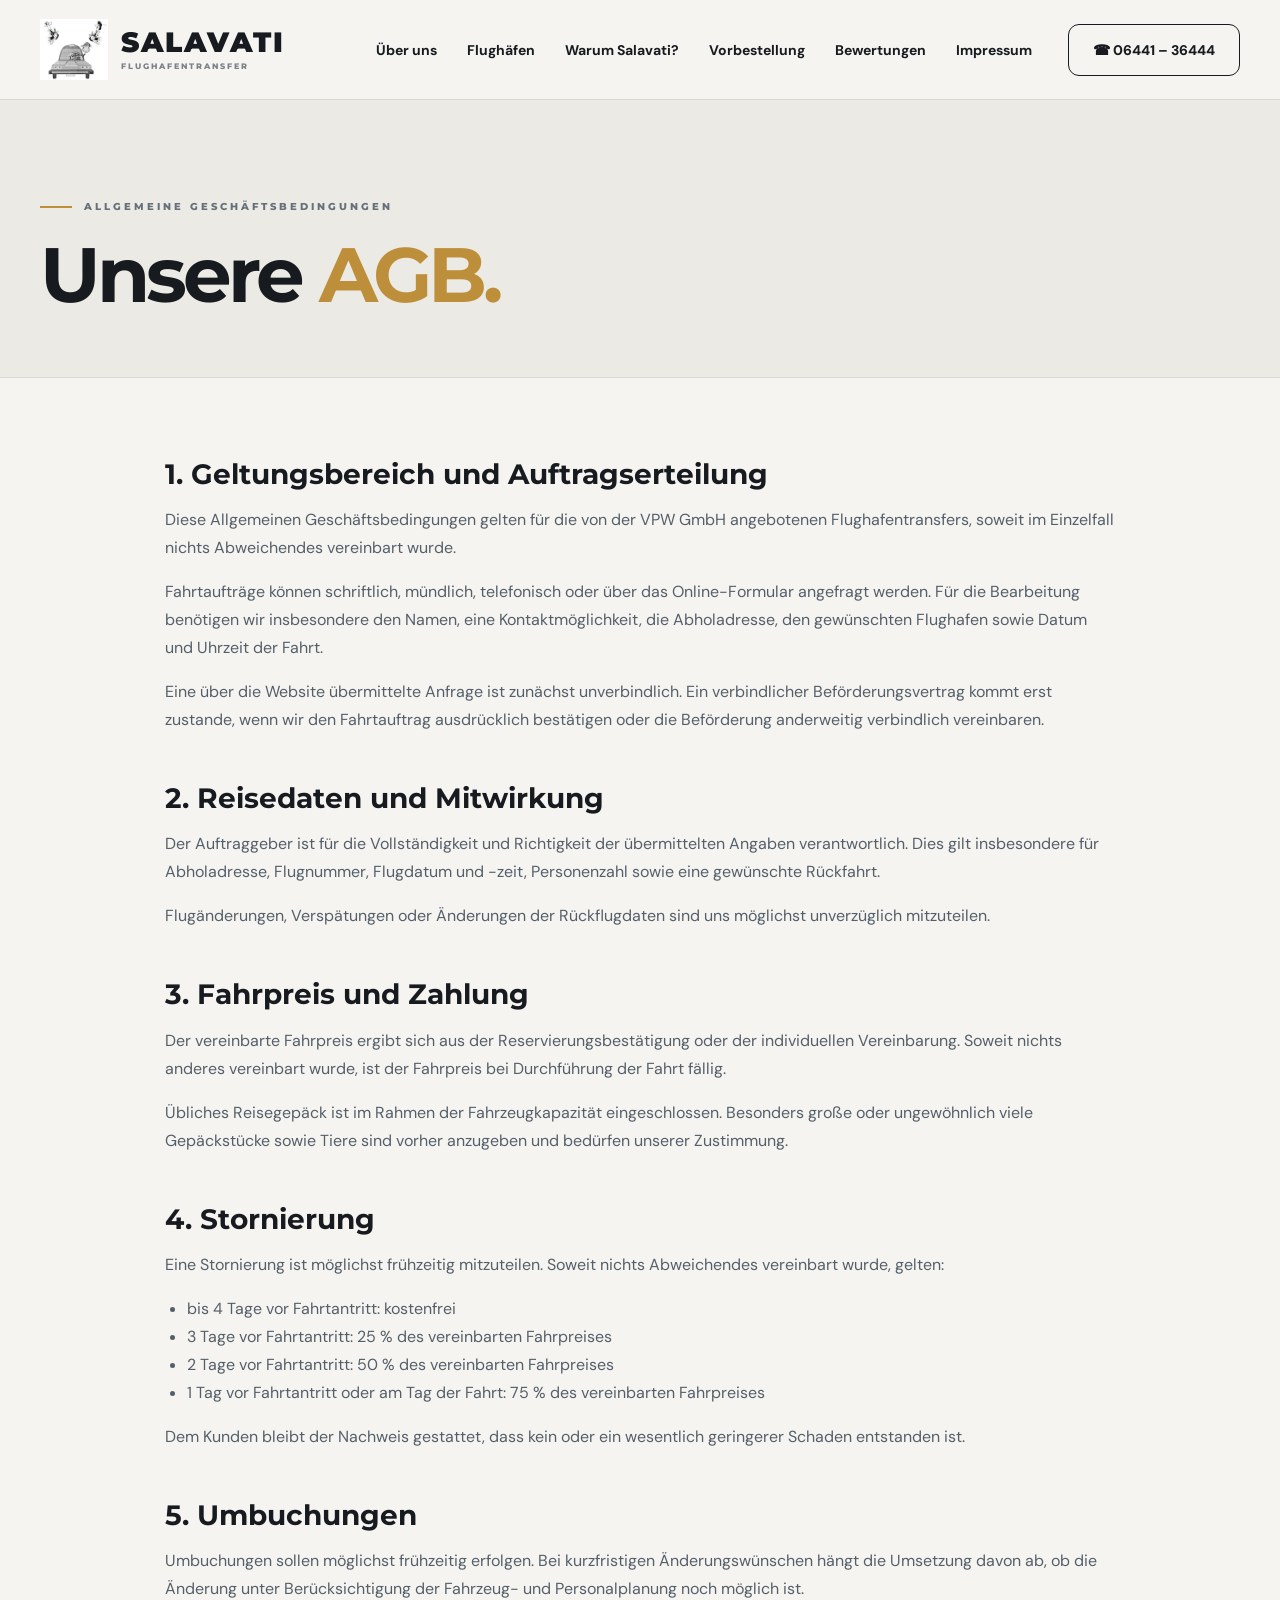
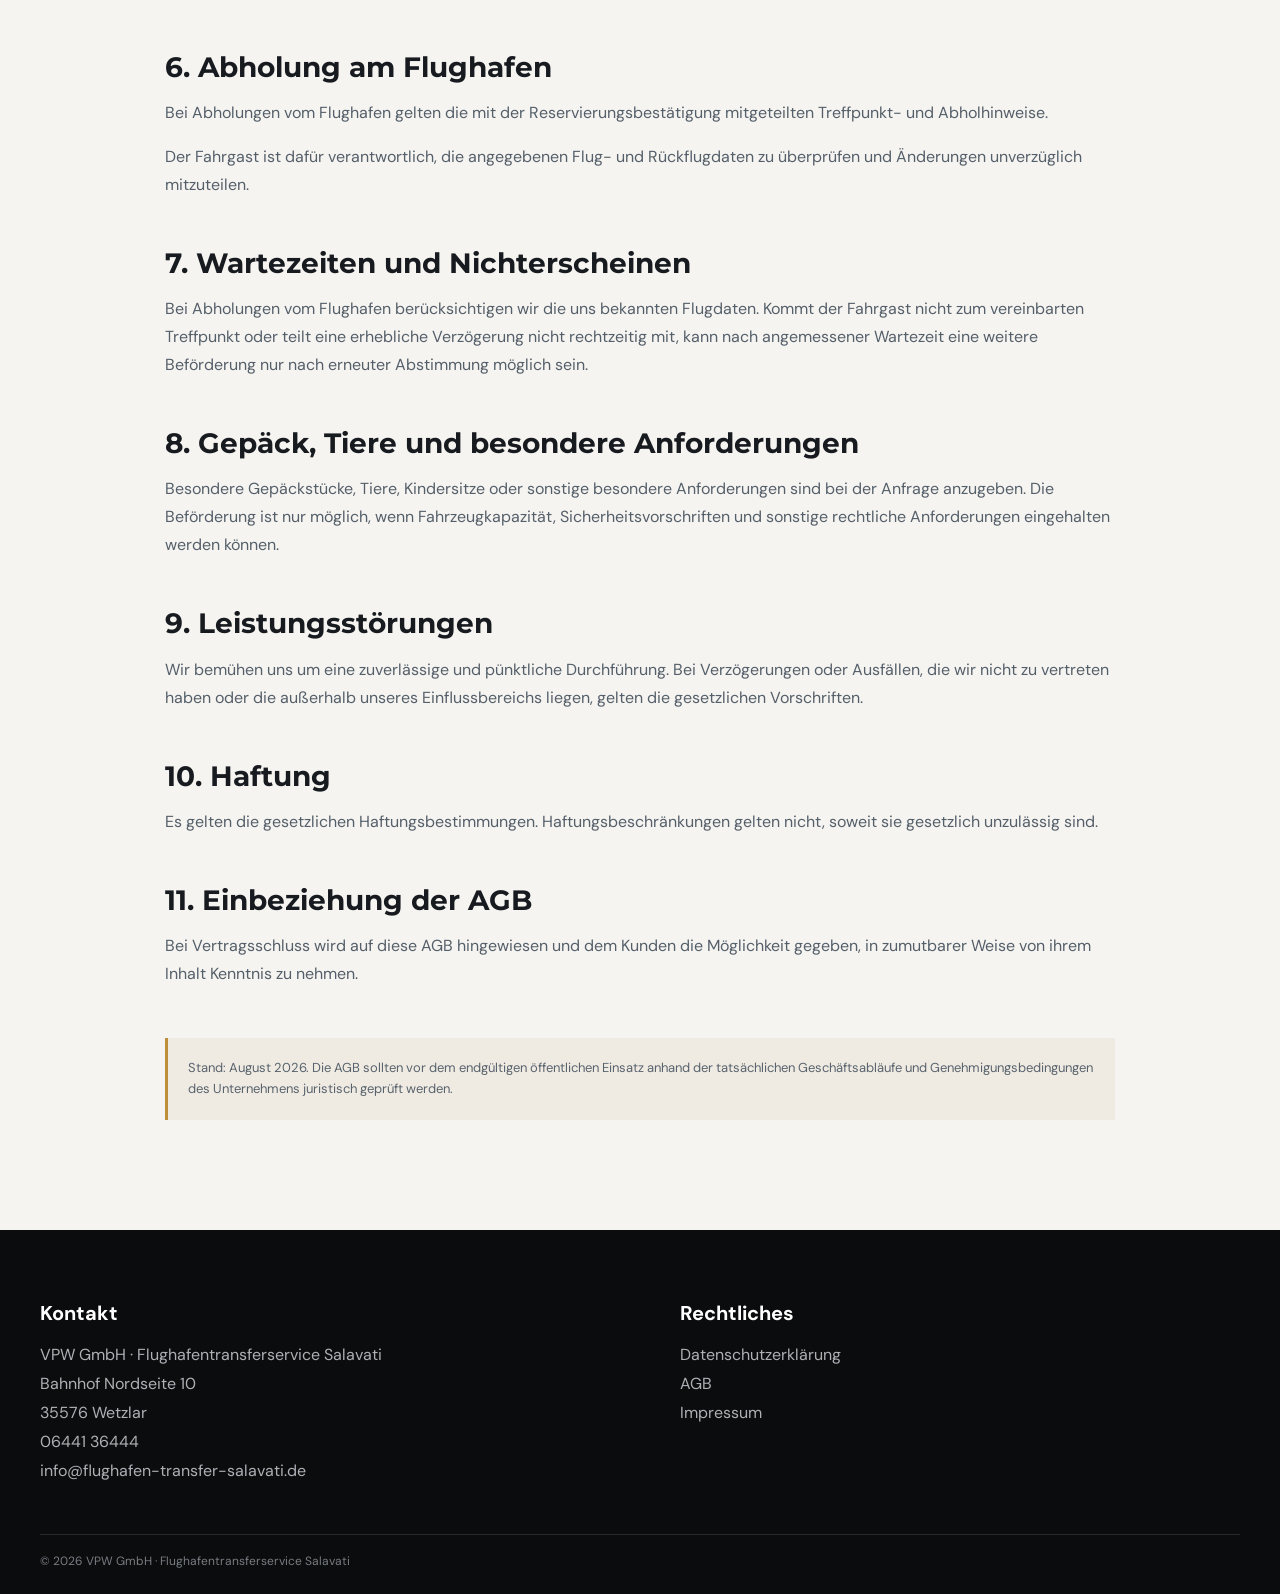
==== agb.html @ 5f3bdd1a "Rewrite AGB page with updated content and structure" ====
<!DOCTYPE html>
<html lang="de">
<head>
    <meta charset="UTF-8">
    <meta name="viewport" content="width=device-width, initial-scale=1.0">

    <title>AGB – Salavati Flughafentransfer</title>

    <link
        href="https://fonts.googleapis.com/css2?family=DM+Sans:wght@400;500;600;700;800&family=Montserrat:wght@600;700;800;900&display=swap"
        rel="stylesheet"
    >

    <link rel="stylesheet" href="style.css">
</head>

<body class="legal-page">

<header class="site-header">

    <div class="header-inner">

        <a href="index.html" class="brand">

            <img
                src="logo.png"
                alt="Salavati Flughafentransfer"
                class="brand-logo"
            >

            <div class="brand-text">

                <strong>
                    SALAVATI
                </strong>

                <small>
                    FLUGHAFENTRANSFER
                </small>

            </div>

        </a>


        <nav class="main-nav">

            <a href="index.html#ueber-uns">
                Über uns
            </a>

            <a href="index.html#flughafen">
                Flughäfen
            </a>

            <a href="index.html#warum">
                Warum Salavati?
            </a>

            <a href="index.html#vorbestellung">
                Vorbestellung
            </a>

            <a href="index.html#bewertungen">
                Bewertungen
            </a>

            <a href="impressum.html">
                Impressum
            </a>

        </nav>


        <a
            href="tel:+49644136444"
            class="header-phone"
        >
            ☎ 06441 – 36444
        </a>

    </div>

</header>


<section class="legal-hero">

    <div class="container">

        <div class="eyebrow">
            <span></span>
            ALLGEMEINE GESCHÄFTSBEDINGUNGEN
        </div>


        <h1>
            Unsere <span>AGB.</span>
        </h1>

    </div>

</section>


<main class="legal-content">

    <div class="container legal-inner">


        <section class="legal-section">

            <h2>
                1. Geltungsbereich und Auftragserteilung
            </h2>

            <p>

                Diese Allgemeinen Geschäftsbedingungen gelten für die
                von der VPW GmbH angebotenen Flughafentransfers,
                soweit im Einzelfall nichts Abweichendes vereinbart wurde.

            </p>

            <p>

                Fahrtaufträge können schriftlich, mündlich, telefonisch
                oder über das Online-Formular angefragt werden.
                Für die Bearbeitung benötigen wir insbesondere den Namen,
                eine Kontaktmöglichkeit, die Abholadresse, den gewünschten
                Flughafen sowie Datum und Uhrzeit der Fahrt.

            </p>

            <p>

                Eine über die Website übermittelte Anfrage ist zunächst
                unverbindlich. Ein verbindlicher Beförderungsvertrag kommt
                erst zustande, wenn wir den Fahrtauftrag ausdrücklich
                bestätigen oder die Beförderung anderweitig verbindlich
                vereinbaren.

            </p>

        </section>


        <section class="legal-section">

            <h2>
                2. Reisedaten und Mitwirkung
            </h2>

            <p>

                Der Auftraggeber ist für die Vollständigkeit und
                Richtigkeit der übermittelten Angaben verantwortlich.
                Dies gilt insbesondere für Abholadresse, Flugnummer,
                Flugdatum und -zeit, Personenzahl sowie eine gewünschte
                Rückfahrt.

            </p>

            <p>

                Flugänderungen, Verspätungen oder Änderungen der
                Rückflugdaten sind uns möglichst unverzüglich mitzuteilen.

            </p>

        </section>


        <section class="legal-section">

            <h2>
                3. Fahrpreis und Zahlung
            </h2>

            <p>

                Der vereinbarte Fahrpreis ergibt sich aus der
                Reservierungsbestätigung oder der individuellen Vereinbarung.
                Soweit nichts anderes vereinbart wurde, ist der Fahrpreis
                bei Durchführung der Fahrt fällig.

            </p>

            <p>

                Übliches Reisegepäck ist im Rahmen der Fahrzeugkapazität
                eingeschlossen. Besonders große oder ungewöhnlich viele
                Gepäckstücke sowie Tiere sind vorher anzugeben und bedürfen
                unserer Zustimmung.

            </p>

        </section>


        <section class="legal-section">

            <h2>
                4. Stornierung
            </h2>

            <p>

                Eine Stornierung ist möglichst frühzeitig mitzuteilen.
                Soweit nichts Abweichendes vereinbart wurde, gelten:

            </p>

            <ul>

                <li>
                    bis 4 Tage vor Fahrtantritt: kostenfrei
                </li>

                <li>
                    3 Tage vor Fahrtantritt: 25 % des vereinbarten Fahrpreises
                </li>

                <li>
                    2 Tage vor Fahrtantritt: 50 % des vereinbarten Fahrpreises
                </li>

                <li>
                    1 Tag vor Fahrtantritt oder am Tag der Fahrt:
                    75 % des vereinbarten Fahrpreises
                </li>

            </ul>

            <p>

                Dem Kunden bleibt der Nachweis gestattet, dass kein oder
                ein wesentlich geringerer Schaden entstanden ist.

            </p>

        </section>


        <section class="legal-section">

            <h2>
                5. Umbuchungen
            </h2>

            <p>

                Umbuchungen sollen möglichst frühzeitig erfolgen.
                Bei kurzfristigen Änderungswünschen hängt die Umsetzung
                davon ab, ob die Änderung unter Berücksichtigung der
                Fahrzeug- und Personalplanung noch möglich ist.

            </p>

        </section>


        <section class="legal-section">

            <h2>
                6. Abholung am Flughafen
            </h2>

            <p>

                Bei Abholungen vom Flughafen gelten die mit der
                Reservierungsbestätigung mitgeteilten Treffpunkt-
                und Abholhinweise.

            </p>

            <p>

                Der Fahrgast ist dafür verantwortlich, die angegebenen
                Flug- und Rückflugdaten zu überprüfen und Änderungen
                unverzüglich mitzuteilen.

            </p>

        </section>


        <section class="legal-section">

            <h2>
                7. Wartezeiten und Nichterscheinen
            </h2>

            <p>

                Bei Abholungen vom Flughafen berücksichtigen wir die
                uns bekannten Flugdaten. Kommt der Fahrgast nicht zum
                vereinbarten Treffpunkt oder teilt eine erhebliche
                Verzögerung nicht rechtzeitig mit, kann nach angemessener
                Wartezeit eine weitere Beförderung nur nach erneuter
                Abstimmung möglich sein.

            </p>

        </section>


        <section class="legal-section">

            <h2>
                8. Gepäck, Tiere und besondere Anforderungen
            </h2>

            <p>

                Besondere Gepäckstücke, Tiere, Kindersitze oder sonstige
                besondere Anforderungen sind bei der Anfrage anzugeben.
                Die Beförderung ist nur möglich, wenn Fahrzeugkapazität,
                Sicherheitsvorschriften und sonstige rechtliche Anforderungen
                eingehalten werden können.

            </p>

        </section>


        <section class="legal-section">

            <h2>
                9. Leistungsstörungen
            </h2>

            <p>

                Wir bemühen uns um eine zuverlässige und pünktliche
                Durchführung. Bei Verzögerungen oder Ausfällen, die wir
                nicht zu vertreten haben oder die außerhalb unseres
                Einflussbereichs liegen, gelten die gesetzlichen Vorschriften.

            </p>

        </section>


        <section class="legal-section">

            <h2>
                10. Haftung
            </h2>

            <p>

                Es gelten die gesetzlichen Haftungsbestimmungen.
                Haftungsbeschränkungen gelten nicht, soweit sie
                gesetzlich unzulässig sind.

            </p>

        </section>


        <section class="legal-section">

            <h2>
                11. Einbeziehung der AGB
            </h2>

            <p>

                Bei Vertragsschluss wird auf diese AGB hingewiesen und
                dem Kunden die Möglichkeit gegeben, in zumutbarer Weise
                von ihrem Inhalt Kenntnis zu nehmen.

            </p>

        </section>


        <div class="legal-note">

            Stand: August 2026.
            Die AGB sollten vor dem endgültigen öffentlichen Einsatz
            anhand der tatsächlichen Geschäftsabläufe und
            Genehmigungsbedingungen des Unternehmens juristisch
            geprüft werden.

        </div>

    </div>

</main>


<footer class="footer">

    <div class="container footer-grid">

        <div>

            <h3>
                Kontakt
            </h3>

            <p>
                VPW GmbH · Flughafentransferservice Salavati
            </p>

            <p>
                Bahnhof Nordseite 10
            </p>

            <p>
                35576 Wetzlar
            </p>

            <p>
                <a href="tel:+49644136444">
                    06441 36444
                </a>
            </p>

            <p>
                <a href="mailto:info@flughafen-transfer-salavati.de">
                    info@flughafen-transfer-salavati.de
                </a>
            </p>

        </div>


        <div>

            <h3>
                Rechtliches
            </h3>

            <p>
                <a href="datenschutz.html">
                    Datenschutzerklärung
                </a>
            </p>

            <p>
                <a href="agb.html">
                    AGB
                </a>
            </p>

            <p>
                <a href="impressum.html">
                    Impressum
                </a>
            </p>

        </div>

    </div>


    <div class="footer-bottom container">

        <span>
            © 2026 VPW GmbH · Flughafentransferservice Salavati
        </span>

    </div>

</footer>

</body>
</html>
---- style.css ----
* {
    box-sizing: border-box;
}

html {
    scroll-behavior: smooth;
}

body {
    margin: 0;
    font-family: "DM Sans", Arial, sans-serif;
    background: #f5f4f1;
    color: #171a1f;
    overflow-x: hidden;
}

a {
    color: inherit;
    text-decoration: none;
}

img {
    display: block;
    max-width: 100%;
}

button,
input,
select,
textarea {
    font: inherit;
}

:root {
    --ink: #171a1f;
    --gold: #be8f3b;
    --muted: #66707a;
    --bg: #f5f4f1;
    --cream: #eceae4;
    --line: #ddd9d1;
    --white: #ffffff;
    --max: 1400px;
}

.container {
    width: min(var(--max), calc(100% - 80px));
    margin: 0 auto;
}


/* =========================
   HEADER
========================= */

.site-header {
    height: 100px;
    background: rgba(245, 244, 241, 0.97);
    border-bottom: 1px solid var(--line);
    position: sticky;
    top: 0;
    z-index: 50;
}

.header-inner {
    width: min(var(--max), calc(100% - 80px));
    height: 100%;
    margin: auto;

    display: flex;
    align-items: center;
    gap: 32px;
}

.brand {
    display: flex;
    align-items: center;
    gap: 13px;

    min-width: 300px;
}

.brand-logo {
    width: 68px;
    height: 68px;
    object-fit: contain;
}

.brand-text {
    display: flex;
    flex-direction: column;
}

.brand-text strong {
    font-family: "Montserrat", Arial, sans-serif;

    font-size: 28px;
    font-weight: 900;

    letter-spacing: 1.5px;
    line-height: 1;
}

.brand-text small {
    margin-top: 5px;

    font-family: "Montserrat", Arial, sans-serif;

    font-size: 8px;
    font-weight: 800;

    letter-spacing: 2px;

    color: #7c8187;
}

.main-nav {
    display: flex;
    align-items: center;
    justify-content: center;

    gap: 30px;

    flex: 1;

    white-space: nowrap;
}

.main-nav a {
    font-size: 14px;
    font-weight: 700;
}

.main-nav a:hover {
    color: var(--gold);
}

.header-phone {
    min-height: 52px;

    padding: 0 24px;

    display: flex;
    align-items: center;
    justify-content: center;

    border: 1.5px solid var(--ink);
    border-radius: 11px;

    font-size: 14px;
    font-weight: 800;

    white-space: nowrap;
}


/* =========================
   TEXT / SHARED
========================= */

.eyebrow {
    display: flex;
    align-items: center;

    gap: 12px;

    margin-bottom: 26px;

    font-family: "Montserrat", Arial, sans-serif;

    font-size: 10px;
    font-weight: 800;

    letter-spacing: 3px;

    color: #66707a;
}

.eyebrow span {
    width: 32px;
    height: 2px;

    background: var(--gold);

    flex-shrink: 0;
}


/* =========================
   HERO
========================= */

.hero {
    min-height: 720px;

    display: flex;
    align-items: center;

    padding: 70px 0 90px;

    background:
        radial-gradient(
            circle at 77% 35%,
            rgba(182, 138, 53, 0.12),
            transparent 30%
        ),
        var(--bg);
}

.hero-container {
    width: min(var(--max), calc(100% - 80px));

    margin: auto;

    display: grid;

    grid-template-columns: 0.92fr 1.08fr;

    align-items: center;

    gap: 75px;
}

.hero-content {
    position: relative;
    z-index: 2;
}

.hero h1 {
    display: flex;
    flex-direction: column;

    margin: 0 0 28px;

    font-family: "Montserrat", Arial, sans-serif;

    font-size: clamp(60px, 6vw, 92px);

    line-height: 0.95;
    letter-spacing: -4px;
}

.hero h1 span {
    font-weight: 900;
}

.hero h1 strong {
    color: var(--gold);
    font-weight: 900;
}

.hero-lead {
    max-width: 590px;

    margin: 0 0 32px;

    font-size: 18px;

    line-height: 1.65;

    color: #505a64;
}

.hero-actions {
    display: flex;

    gap: 14px;

    flex-wrap: wrap;

    margin-bottom: 34px;
}

.btn {
    min-height: 56px;

    padding: 0 24px;

    display: inline-flex;

    align-items: center;
    justify-content: center;

    border-radius: 12px;

    border: 1px solid #d4d0c8;

    font-size: 15px;

    font-weight: 800;
}

.btn-dark {
    background: var(--ink);

    border-color: var(--ink);

    color: white;
}

.btn b {
    margin-left: 10px;

    font-size: 20px;
}

.hero-stats {
    display: flex;
}

.hero-stats > div {
    min-width: 150px;

    padding-right: 28px;

    margin-right: 28px;

    border-right: 1px solid #d7d3cb;

    display: flex;

    flex-direction: column;

    gap: 5px;
}

.hero-stats > div:last-child {
    border: 0;

    margin: 0;
}

.hero-stats strong {
    font-size: 24px;
}

.hero-stats span {
    font-size: 13px;

    color: #69727b;
}


/* =========================
   HERO IMAGE
========================= */

.hero-image-wrap {
    position: relative;
}

.hero-image-wrap::before {
    content: "";

    position: absolute;

    width: 90%;
    height: 90%;

    right: -30px;
    top: 50%;

    transform: translateY(-50%);

    background:
        radial-gradient(
            circle,
            rgba(182, 138, 53, 0.17),
            transparent 65%
        );

    filter: blur(35px);
}

.hero-image {
    position: relative;

    width: 100%;

    height: 500px;

    overflow: hidden;

    border-radius: 28px;

    box-shadow:
        0 25px 70px rgba(20, 24, 30, 0.12);
}

.hero-image img {
    width: 100%;
    height: 100%;

    object-fit: cover;
}

.hero-image::after {
    content: "";

    position: absolute;

    inset: 0;

    background:
        linear-gradient(
            to right,
            var(--bg) 0%,
            rgba(245, 244, 241, 0.92) 7%,
            rgba(245, 244, 241, 0.45) 18%,
            transparent 36%
        );

    pointer-events: none;
}


/* =========================
   ABOUT
========================= */

.about {
    padding: 130px 0;

    background: #ffffff;
}

.about-grid {
    display: grid;

    grid-template-columns: 1fr 1fr;

    gap: 90px;

    align-items: center;
}

.about-photo {
    position: relative;

    height: 520px;

    overflow: hidden;

    border-radius: 24px;
}

.about-photo img {
    width: 100%;
    height: 100%;

    object-fit: cover;
}

.about-photo::after {
    content: "";

    position: absolute;

    inset: 0;

    background:
        linear-gradient(
            to top,
            rgba(0,0,0,.38),
            transparent 40%
        );
}

.about-photo-overlay {
    position: absolute;

    left: 30px;
    bottom: 28px;

    z-index: 2;

    display: flex;
    flex-direction: column;
}

.about-photo-overlay span {
    color: white;

    font-size: 10px;

    letter-spacing: 3px;

    font-weight: 800;
}

.about-photo-overlay strong {
    color: var(--gold);

    font-family: "Montserrat", Arial, sans-serif;

    font-size: 70px;

    line-height: .9;
}

.about-copy h2 {
    font-family: "Montserrat", Arial, sans-serif;

    font-size: clamp(48px, 5vw, 75px);

    line-height: 1.02;

    letter-spacing: -3px;

    margin: 0 0 30px;
}

.about-copy h2 span {
    color: var(--gold);
}

.about-copy p {
    font-size: 18px;

    line-height: 1.75;

    color: #55606b;

    margin: 0 0 24px;
}

.about-callout {
    padding: 18px 22px;

    margin-top: 28px;

    border-left: 3px solid var(--gold);

    background:
        linear-gradient(
            90deg,
            rgba(190,143,59,.1),
            transparent
        );

    font-weight: 700;
}


/* =========================
   AIRPORTS
========================= */

.airports {
    padding: 120px 0;

    background: var(--bg);
}

.airports-head {
    display: grid;

    grid-template-columns: 1fr 1fr;

    gap: 60px;

    align-items: end;

    margin-bottom: 55px;
}

.airports-head h2 {
    font-family: "Montserrat", Arial, sans-serif;

    font-size: clamp(50px,5vw,72px);

    line-height: .98;

    letter-spacing: -3px;

    margin: 0;
}

.airports-head h2 span {
    display: block;

    color: var(--gold);
}

.airports-head > p {
    margin: 0;

    color: #64707a;

    font-size: 16px;

    line-height: 1.7;
}

.airport-grid {
    display: grid;

    grid-template-columns: repeat(3,1fr);

    gap: 18px;
}

.airport-card {
    min-height: 252px;

    padding: 30px;

    border: 1px solid #ddd9d1;

    border-radius: 22px;

    background: #fff;

    display: flex;

    flex-direction: column;

    position: relative;

    overflow: hidden;
}

.airport-card::after {
    content: "";

    width: 74px;
    height: 74px;

    border: 1px solid rgba(190,143,59,.3);

    border-radius: 50%;

    position: absolute;

    right: -22px;
    bottom: -25px;
}

.airport-dark {
    background: #090a0b;

    color: #fff;

    border-color: #090a0b;
}

.airport-highlight {
    border-color: #c9a45f;
}

.airport-soft {
    background: #f3f0e9;
}

.airport-top {
    display: flex;

    justify-content: space-between;

    color: var(--gold);

    font-family: "Montserrat", Arial, sans-serif;

    font-size: 12px;

    font-weight: 800;

    letter-spacing: 2px;
}

.plane-icon {
    margin-top: 28px;

    color: var(--gold);

    font-size: 24px;
}

.airport-card h3 {
    font-family: "Montserrat", Arial, sans-serif;

    font-size: 24px;

    margin: 18px 0 7px;
}

.airport-card p {
    margin: 0;

    color: #747d86;

    font-size: 13px;
}

.airport-dark p {
    color: #aeb4bb;
}

.airport-card strong {
    margin-top: auto;

    font-size: 12px;
}


/* =========================
   WHY
========================= */

.why {
    padding: 130px 0;

    background: white;
}

.why h2 {
    font-family: "Montserrat", Arial, sans-serif;

    font-size: clamp(48px,5vw,75px);

    line-height: 1.02;

    letter-spacing: -3px;

    margin: 0 0 58px;
}

.why h2 span {
    display: block;

    color: var(--gold);
}

.why-grid {
    display: grid;

    grid-template-columns: repeat(3,1fr);

    gap: 22px;
}

.why-grid article {
    min-height: 220px;

    padding: 34px;

    border: 1px solid #e0dbd2;

    border-radius: 20px;

    background: #fff;
}

.why-number {
    display: inline-flex;

    width: 40px;
    height: 40px;

    border-radius: 50%;

    align-items: center;
    justify-content: center;

    background: #f4ecdb;

    color: #9f752d;

    font-size: 12px;

    font-weight: 800;

    margin-bottom: 22px;
}

.why-grid h3 {
    font-family: "Montserrat", Arial, sans-serif;

    font-size: 20px;

    margin: 0 0 12px;
}

.why-grid p {
    margin: 0;

    color: #66707a;

    line-height: 1.65;
}


/* =========================
   REVIEWS
========================= */

.reviews {
    padding: 130px 0;

    background: #f3f1ec;
}

.reviews-head {
    display: flex;

    justify-content: space-between;

    align-items: end;

    gap: 30px;

    margin-bottom: 50px;
}

.reviews-head h2 {
    font-family: "Montserrat", Arial, sans-serif;

    font-size: clamp(48px,5vw,72px);

    line-height: .99;

    letter-spacing: -3px;

    margin: 0;
}

.reviews-head h2 span {
    display: block;

    color: var(--gold);
}

.reviews-head p {
    margin: 24px 0 0;

    color: #66707a;
}

.score {
    text-align: right;

    white-space: nowrap;
}

.score strong {
    font-size: 50px;
}

.score strong span {
    color: var(--gold);
}

.score small {
    font-size: 18px;

    color: #8a8d90;
}

.score label {
    display: block;

    margin-top: 8px;

    font-size: 12px;

    color: #6e747a;
}

.review-slider {
    display: grid;

    grid-template-columns: 48px minmax(0,1fr) 48px;

    gap: 14px;

    align-items: center;
}

.review-track {
    display: grid;

    grid-auto-flow: column;

    grid-auto-columns:
        calc((100% - 40px) / 3);

    gap: 20px;

    overflow-x: auto;

    scroll-snap-type: x mandatory;

    scrollbar-width: none;
}

.review-track::-webkit-scrollbar {
    display: none;
}

.review-card {
    min-height: 285px;

    padding: 28px;

    border: 1px solid #dfdbd4;

    border-radius: 18px;

    background: #fff;

    scroll-snap-align: start;

    display: flex;

    flex-direction: column;
}

.review-head {
    display: flex;

    align-items: center;

    gap: 12px;
}

.avatar {
    width: 42px;
    height: 42px;

    border-radius: 50%;

    display: grid;

    place-items: center;

    color: #fff;

    font-weight: 800;
}

.avatar-orange {
    background: #ee7d00;
}

.avatar-blue {
    background: #0a64a8;
}

.avatar-purple {
    background: #5630ab;
}

.avatar-violet {
    background: #a44cc3;
}

.avatar-slate {
    background: #566976;
}

.review-head a {
    color: #1967d2;

    text-decoration: underline;

    font-size: 14px;

    font-weight: 800;
}

.review-head small {
    display: block;

    margin-top: 3px;

    color: #8b9096;

    font-size: 11px;
}

.stars {
    margin: 22px 0 14px;

    color: #ffb000;

    letter-spacing: 2px;
}

.stars em {
    margin-left: 10px;

    color: #71777d;

    letter-spacing: 0;

    font-style: normal;

    font-size: 12px;
}

.review-card p {
    margin: 0;

    color: #424950;

    line-height: 1.65;

    font-size: 14px;
}

.review-answer {
    margin-top: auto;

    padding-top: 20px;

    color: #1967d2;

    font-weight: 700;
}

.review-arrow {
    width: 48px;
    height: 48px;

    border-radius: 50%;

    border: 1px solid #d6d1c8;

    background: #fff;

    cursor: pointer;

    font-size: 20px;
}

.review-dots {
    text-align: center;

    margin-top: 20px;
}

.review-dots span {
    display: inline-block;

    width: 8px;
    height: 8px;

    border-radius: 50%;

    background: #d3cec4;

    margin: 0 4px;
}

.review-dots .active {
    background: var(--gold);
}


/* =========================
   BOOKING
========================= */

.booking {
    padding: 120px 0;

    background: white;
}

.booking-grid {
    display: grid;

    grid-template-columns: .7fr 1.3fr;

    gap: 80px;

    align-items: start;
}

.booking-copy {
    padding-top: 40px;
}

.booking-copy h2 {
    font-family: "Montserrat", Arial, sans-serif;

    font-size: clamp(50px,5vw,72px);

    line-height: .99;

    letter-spacing: -3px;

    margin: 0 0 28px;
}

.booking-copy h2 span {
    display: block;

    color: var(--gold);
}

.booking-copy > p {
    max-width: 530px;

    color: #65707b;

    font-size: 17px;

    line-height: 1.7;
}

.large-phone {
    display: inline-block;

    margin-top: 28px;

    font-size: 28px;

    font-weight: 800;
}

.form-card {
    padding: 38px 42px;

    border: 1px solid #e0dbd2;

    border-radius: 22px;

    background: #fff;

    box-shadow:
        0 18px 60px rgba(0,0,0,.05);
}

.form-card h3 {
    font-family: "Montserrat", Arial, sans-serif;

    font-size: 29px;

    margin: 0 0 8px;
}

.form-intro {
    margin: 0 0 28px;

    color: #737b84;

    font-size: 14px;
}

.form-grid {
    display: grid;

    grid-template-columns: 1fr 1fr;

    gap: 16px;
}

.form-card hr {
    border: 0;

    border-top: 1px solid #e5e0d8;

    margin: 20px 0;
}

.field {
    display: flex;

    flex-direction: column;

    gap: 7px;
}

.field label {
    font-size: 12px;

    font-weight: 800;
}

.field input,
.field select,
.message textarea {
    width: 100%;

    padding: 13px 15px;

    border: 1px solid #d8d2c9;

    border-radius: 9px;

    background: #fff;

    outline: none;
}

.field input,
.field select {
    min-height: 49px;
}

.trip-grid {
    display: grid;

    grid-template-columns:
        1fr
        1.25fr
        1.25fr
        .7fr
        auto;

    gap: 14px;

    align-items: end;
}

.return-toggle {
    display: flex;

    align-items: center;

    gap: 8px;

    min-height: 49px;

    white-space: nowrap;

    font-size: 12px;

    font-weight: 800;
}

.return-toggle input {
    width: 18px;

    height: 18px;
}

.returns {
    display: none;

    grid-template-columns:
        1fr
        1fr
        1fr;

    gap: 14px;

    margin-top: 17px;
}

.returns.show {
    display: grid;
}

.message {
    margin-top: 18px;
}

.message textarea {
    min-height: 110px;

    resize: vertical;
}

.consent {
    display: flex;

    align-items: flex-start;

    gap: 10px;

    font-size: 12px;

    line-height: 1.6;

    color: #626b74;
}

.consent input {
    width: 18px;
    height: 18px;

    margin-top: 2px;
}

.consent a {
    color: #1769d1;

    text-decoration: underline;
}

.note {
    margin: 14px 0;

    color: #888e94;

    font-size: 11px;
}

.submit {
    width: 100%;

    height: 52px;

    border: 0;

    border-radius: 9px;

    background: #090a0b;

    color: #fff;

    font-size: 14px;

    font-weight: 800;

    cursor: pointer;
}


/* =========================
   FOOTER
========================= */

.footer {
    background: #0b0c0d;

    color: #fff;

    padding: 70px 0 25px;
}

.footer-grid {
    display: grid;

    grid-template-columns: 1fr 1fr;

    gap: 80px;
}

.footer h3 {
    font-size: 20px;

    margin: 0 0 18px;
}

.footer p {
    margin: 8px 0;

    color: #adb1b6;
}

.footer-bottom {
    margin-top: 45px;

    padding-top: 18px;

    border-top: 1px solid #25272a;

    display: flex;

    justify-content: space-between;

    gap: 20px;

    color: #777d83;

    font-size: 12px;
}


/* =========================
   LEGAL PAGES
========================= */

.legal-page {
    background: #f5f4f1;
}

.legal-hero {
    padding: 100px 0 65px;

    background: #eceae4;

    border-bottom: 1px solid #ddd9d1;
}

.legal-hero h1 {
    margin: 0;

    font-family: "Montserrat", Arial, sans-serif;

    font-size: clamp(48px, 6vw, 82px);

    line-height: .95;

    letter-spacing: -4px;
}

.legal-hero h1 span {
    color: var(--gold);
}

.legal-content {
    padding: 80px 0 110px;
}

.legal-inner {
    max-width: 950px;
}

.legal-section {
    margin-bottom: 48px;
}

.legal-section h2 {
    margin: 0 0 16px;

    font-family: "Montserrat", Arial, sans-serif;

    font-size: 28px;

    line-height: 1.15;
}

.legal-section h3 {
    margin: 24px 0 10px;

    font-family: "Montserrat", Arial, sans-serif;

    font-size: 20px;
}

.legal-section p,
.legal-section li {
    color: #555f69;

    font-size: 16px;

    line-height: 1.75;
}

.legal-section ul {
    padding-left: 22px;
}

.legal-note {
    margin-top: 50px;

    padding: 20px;

    border-left: 3px solid var(--gold);

    background: #efebe3;

    color: #59636d;

    font-size: 13px;
    line-height: 1.6;
}


/* =========================
   RESPONSIVE
========================= */

@media (max-width: 1100px) {

    .container,
    .header-inner,
    .hero-container {
        width: min(100% - 50px, var(--max));
    }

    .main-nav {
        gap: 18px;
    }

    .main-nav a {
        font-size: 12px;
    }

    .header-phone {
        display: none;
    }

    .hero-container {
        gap: 45px;
    }

    .airport-grid {
        grid-template-columns: repeat(2, 1fr);
    }

    .review-track {
        grid-auto-columns:
            calc((100% - 20px) / 2);
    }

}

@media (max-width: 850px) {

    .site-header {
        height: auto;
    }

    .header-inner {
        width: calc(100% - 32px);

        padding: 18px 0;

        flex-wrap: wrap;
    }

    .main-nav {
        order: 3;

        width: 100%;

        justify-content: flex-start;

        overflow-x: auto;

        padding-bottom: 4px;
    }

    .hero {
        padding: 60px 0;
    }

    .hero-container {
        width: calc(100% - 32px);

        grid-template-columns: 1fr;

        gap: 45px;
    }

    .hero-image {
        height: 410px;
    }

    .about-grid,
    .airports-head {
        grid-template-columns: 1fr;

        gap: 45px;
    }

    .about-photo {
        height: 430px;
    }

    .why-grid {
        grid-template-columns: 1fr;
    }

    .review-slider {
        grid-template-columns: 1fr;
    }

    .review-arrow {
        display: none;
    }

    .review-track {
        grid-auto-columns: 86%;
    }

    .booking-grid {
        grid-template-columns: 1fr;

        gap: 45px;
    }

    .trip-grid {
        grid-template-columns: 1fr 1fr;
    }

    .returns.show {
        grid-template-columns: 1fr 1fr;
    }

    .footer-grid {
        grid-template-columns: 1fr;
    }

}

@media (max-width: 620px) {

    .container,
    .hero-container,
    .header-inner {
        width: calc(100% - 24px);
    }

    .brand-logo {
        width: 55px;
        height: 55px;
    }

    .brand-text strong {
        font-size: 23px;
    }

    .brand-text small {
        font-size: 6px;
    }

    .hero h1 {
        font-size: 54px;

        letter-spacing: -3px;
    }

    .hero-lead {
        font-size: 16px;
    }

    .hero-actions {
        flex-direction: column;
    }

    .hero-actions .btn {
        width: 100%;
    }

    .hero-stats {
        gap: 0;
    }

    .hero-stats > div {
        min-width: 0;

        flex: 1;

        padding-right: 10px;

        margin-right: 10px;
    }

    .hero-stats strong {
        font-size: 19px;
    }

    .hero-stats span {
        font-size: 10px;
    }

    .hero-image {
        height: 300px;
    }

    .airport-grid {
        grid-template-columns: 1fr;
    }

    .about-photo {
        height: 330px;
    }

    .about-photo-overlay strong {
        font-size: 56px;
    }

    .booking-grid {
        gap: 30px;
    }

    .form-card {
        padding: 25px 18px;
    }

    .form-grid,
    .trip-grid,
    .returns.show {
        grid-template-columns: 1fr;
    }

    .footer-bottom {
        flex-direction: column;
    }

}
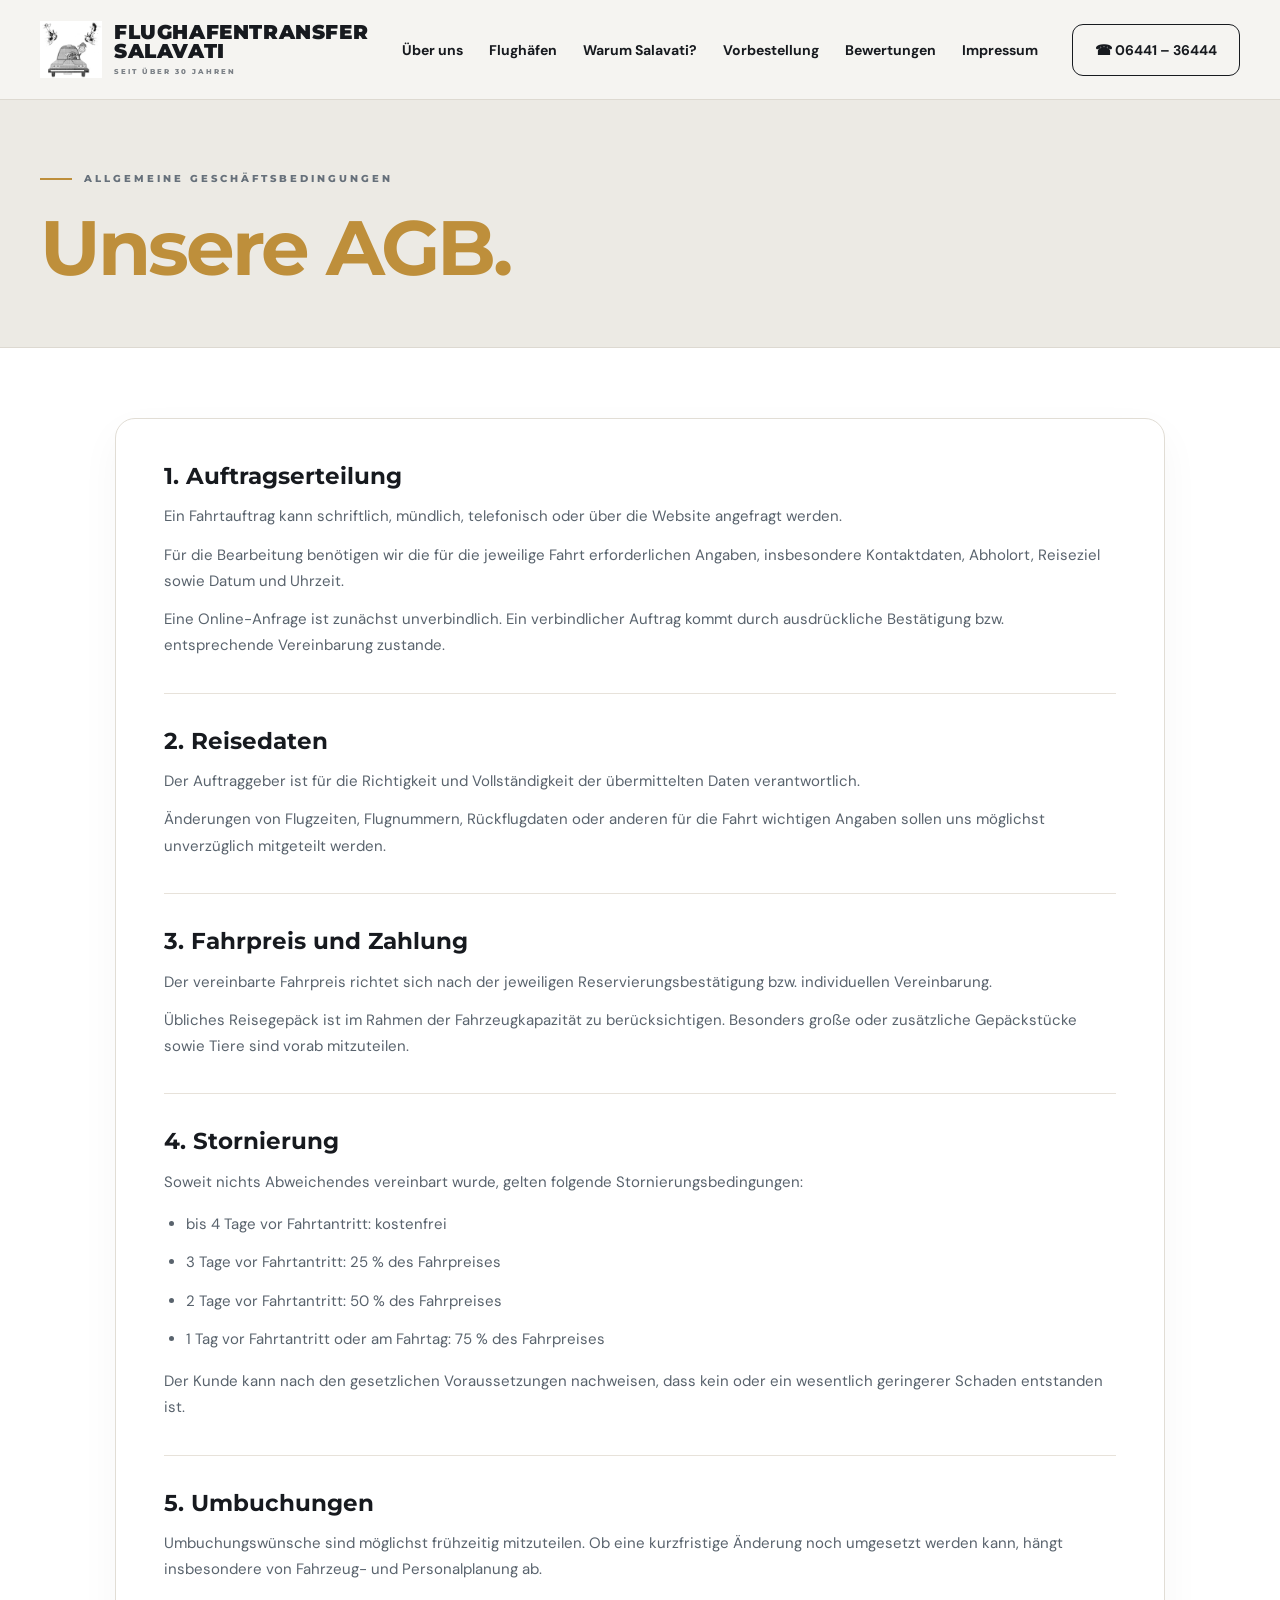
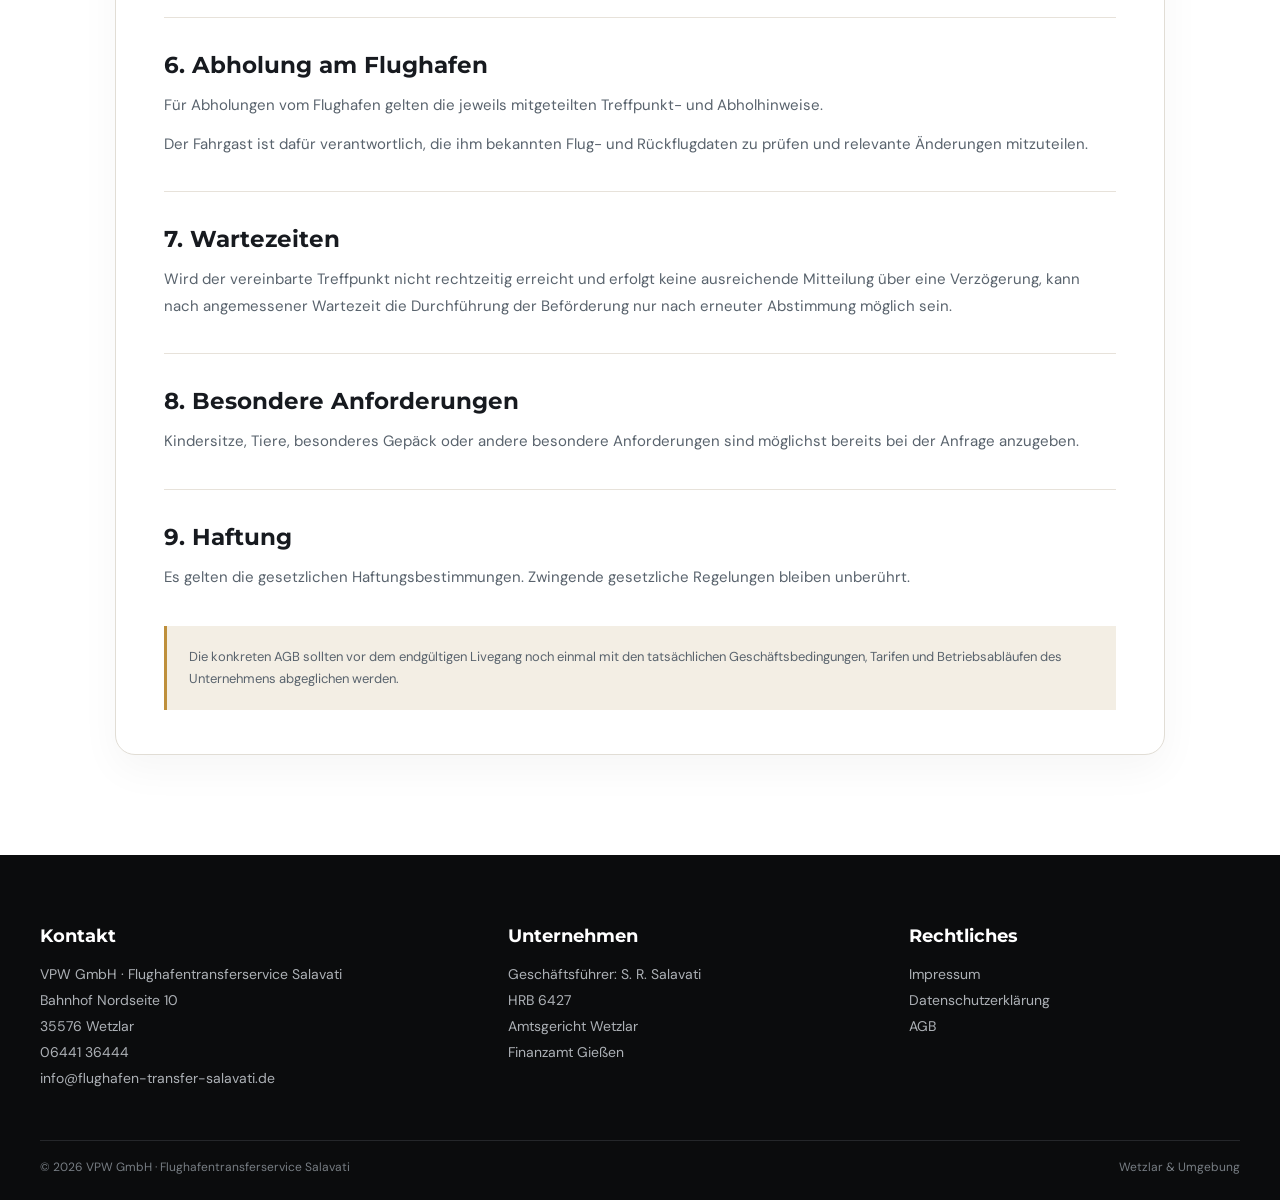
==== commit 38fde348: "Update agb.html" ====
--- a/agb.html
+++ b/agb.html
@@ -1,26 +1,40 @@
 <!DOCTYPE html>
 <html lang="de">
 <head>
+
     <meta charset="UTF-8">
-    <meta name="viewport" content="width=device-width, initial-scale=1.0">
-
-    <title>AGB – Salavati Flughafentransfer</title>
+    <meta
+        name="viewport"
+        content="width=device-width, initial-scale=1.0"
+    >
+
+    <title>Salavati – Flughafentransfer Wetzlar</title>
 
     <link
         href="https://fonts.googleapis.com/css2?family=DM+Sans:wght@400;500;600;700;800&family=Montserrat:wght@600;700;800;900&display=swap"
         rel="stylesheet"
     >
 
-    <link rel="stylesheet" href="style.css">
+    <link
+        rel="stylesheet"
+        href="style.css"
+    >
+
 </head>
 
+
 <body class="legal-page">
 
+
 <header class="site-header">
 
     <div class="header-inner">
 
-        <a href="index.html" class="brand">
+
+        <a
+            href="index.html"
+            class="brand"
+        >
 
             <img
                 src="logo.png"
@@ -28,14 +42,13 @@
                 class="brand-logo"
             >
 
-            <div class="brand-text">
-
-                <strong>
-                    SALAVATI
-                </strong>
+            <div class="brand-wordmark">
+
+                <strong>FLUGHAFENTRANSFER</strong>
+                <strong>SALAVATI</strong>
 
                 <small>
-                    FLUGHAFENTRANSFER
+                    SEIT ÜBER 30 JAHREN
                 </small>
 
             </div>
@@ -43,7 +56,16 @@
         </a>
 
 
-        <nav class="main-nav">
+        <button
+            class="mobile-menu"
+            id="mobileMenu"
+            type="button"
+        >
+            ☰
+        </button>
+
+
+        <nav class="main-nav" id="mainNav">
 
             <a href="index.html#ueber-uns">
                 Über uns
@@ -93,9 +115,8 @@
             ALLGEMEINE GESCHÄFTSBEDINGUNGEN
         </div>
 
-
         <h1>
-            Unsere <span>AGB.</span>
+            <span>Unsere AGB.</span>
         </h1>
 
     </div>
@@ -105,284 +126,239 @@
 
 <main class="legal-content">
 
-    <div class="container legal-inner">
-
-
-        <section class="legal-section">
-
-            <h2>
-                1. Geltungsbereich und Auftragserteilung
-            </h2>
-
-            <p>
-
-                Diese Allgemeinen Geschäftsbedingungen gelten für die
-                von der VPW GmbH angebotenen Flughafentransfers,
-                soweit im Einzelfall nichts Abweichendes vereinbart wurde.
-
-            </p>
-
-            <p>
-
-                Fahrtaufträge können schriftlich, mündlich, telefonisch
-                oder über das Online-Formular angefragt werden.
-                Für die Bearbeitung benötigen wir insbesondere den Namen,
-                eine Kontaktmöglichkeit, die Abholadresse, den gewünschten
-                Flughafen sowie Datum und Uhrzeit der Fahrt.
-
-            </p>
-
-            <p>
-
-                Eine über die Website übermittelte Anfrage ist zunächst
-                unverbindlich. Ein verbindlicher Beförderungsvertrag kommt
-                erst zustande, wenn wir den Fahrtauftrag ausdrücklich
-                bestätigen oder die Beförderung anderweitig verbindlich
-                vereinbaren.
-
-            </p>
-
-        </section>
-
-
-        <section class="legal-section">
-
-            <h2>
-                2. Reisedaten und Mitwirkung
-            </h2>
-
-            <p>
-
-                Der Auftraggeber ist für die Vollständigkeit und
-                Richtigkeit der übermittelten Angaben verantwortlich.
-                Dies gilt insbesondere für Abholadresse, Flugnummer,
-                Flugdatum und -zeit, Personenzahl sowie eine gewünschte
-                Rückfahrt.
-
-            </p>
-
-            <p>
-
-                Flugänderungen, Verspätungen oder Änderungen der
-                Rückflugdaten sind uns möglichst unverzüglich mitzuteilen.
-
-            </p>
-
-        </section>
-
-
-        <section class="legal-section">
-
-            <h2>
-                3. Fahrpreis und Zahlung
-            </h2>
-
-            <p>
-
-                Der vereinbarte Fahrpreis ergibt sich aus der
-                Reservierungsbestätigung oder der individuellen Vereinbarung.
-                Soweit nichts anderes vereinbart wurde, ist der Fahrpreis
-                bei Durchführung der Fahrt fällig.
-
-            </p>
-
-            <p>
-
-                Übliches Reisegepäck ist im Rahmen der Fahrzeugkapazität
-                eingeschlossen. Besonders große oder ungewöhnlich viele
-                Gepäckstücke sowie Tiere sind vorher anzugeben und bedürfen
-                unserer Zustimmung.
-
-            </p>
-
-        </section>
-
-
-        <section class="legal-section">
-
-            <h2>
-                4. Stornierung
-            </h2>
-
-            <p>
-
-                Eine Stornierung ist möglichst frühzeitig mitzuteilen.
-                Soweit nichts Abweichendes vereinbart wurde, gelten:
-
-            </p>
-
-            <ul>
-
-                <li>
-                    bis 4 Tage vor Fahrtantritt: kostenfrei
-                </li>
-
-                <li>
-                    3 Tage vor Fahrtantritt: 25 % des vereinbarten Fahrpreises
-                </li>
-
-                <li>
-                    2 Tage vor Fahrtantritt: 50 % des vereinbarten Fahrpreises
-                </li>
-
-                <li>
-                    1 Tag vor Fahrtantritt oder am Tag der Fahrt:
-                    75 % des vereinbarten Fahrpreises
-                </li>
-
-            </ul>
-
-            <p>
-
-                Dem Kunden bleibt der Nachweis gestattet, dass kein oder
-                ein wesentlich geringerer Schaden entstanden ist.
-
-            </p>
-
-        </section>
-
-
-        <section class="legal-section">
-
-            <h2>
-                5. Umbuchungen
-            </h2>
-
-            <p>
-
-                Umbuchungen sollen möglichst frühzeitig erfolgen.
-                Bei kurzfristigen Änderungswünschen hängt die Umsetzung
-                davon ab, ob die Änderung unter Berücksichtigung der
-                Fahrzeug- und Personalplanung noch möglich ist.
-
-            </p>
-
-        </section>
-
-
-        <section class="legal-section">
-
-            <h2>
-                6. Abholung am Flughafen
-            </h2>
-
-            <p>
-
-                Bei Abholungen vom Flughafen gelten die mit der
-                Reservierungsbestätigung mitgeteilten Treffpunkt-
-                und Abholhinweise.
-
-            </p>
-
-            <p>
-
-                Der Fahrgast ist dafür verantwortlich, die angegebenen
-                Flug- und Rückflugdaten zu überprüfen und Änderungen
-                unverzüglich mitzuteilen.
-
-            </p>
-
-        </section>
-
-
-        <section class="legal-section">
-
-            <h2>
-                7. Wartezeiten und Nichterscheinen
-            </h2>
-
-            <p>
-
-                Bei Abholungen vom Flughafen berücksichtigen wir die
-                uns bekannten Flugdaten. Kommt der Fahrgast nicht zum
-                vereinbarten Treffpunkt oder teilt eine erhebliche
-                Verzögerung nicht rechtzeitig mit, kann nach angemessener
-                Wartezeit eine weitere Beförderung nur nach erneuter
-                Abstimmung möglich sein.
-
-            </p>
-
-        </section>
-
-
-        <section class="legal-section">
-
-            <h2>
-                8. Gepäck, Tiere und besondere Anforderungen
-            </h2>
-
-            <p>
-
-                Besondere Gepäckstücke, Tiere, Kindersitze oder sonstige
-                besondere Anforderungen sind bei der Anfrage anzugeben.
-                Die Beförderung ist nur möglich, wenn Fahrzeugkapazität,
-                Sicherheitsvorschriften und sonstige rechtliche Anforderungen
-                eingehalten werden können.
-
-            </p>
-
-        </section>
-
-
-        <section class="legal-section">
-
-            <h2>
-                9. Leistungsstörungen
-            </h2>
-
-            <p>
-
-                Wir bemühen uns um eine zuverlässige und pünktliche
-                Durchführung. Bei Verzögerungen oder Ausfällen, die wir
-                nicht zu vertreten haben oder die außerhalb unseres
-                Einflussbereichs liegen, gelten die gesetzlichen Vorschriften.
-
-            </p>
-
-        </section>
-
-
-        <section class="legal-section">
-
-            <h2>
-                10. Haftung
-            </h2>
-
-            <p>
-
-                Es gelten die gesetzlichen Haftungsbestimmungen.
-                Haftungsbeschränkungen gelten nicht, soweit sie
-                gesetzlich unzulässig sind.
-
-            </p>
-
-        </section>
-
-
-        <section class="legal-section">
-
-            <h2>
-                11. Einbeziehung der AGB
-            </h2>
-
-            <p>
-
-                Bei Vertragsschluss wird auf diese AGB hingewiesen und
-                dem Kunden die Möglichkeit gegeben, in zumutbarer Weise
-                von ihrem Inhalt Kenntnis zu nehmen.
-
-            </p>
-
-        </section>
-
-
-        <div class="legal-note">
-
-            Stand: August 2026.
-            Die AGB sollten vor dem endgültigen öffentlichen Einsatz
-            anhand der tatsächlichen Geschäftsabläufe und
-            Genehmigungsbedingungen des Unternehmens juristisch
-            geprüft werden.
+    <div class="legal-inner">
+
+
+        <div class="legal-card">
+
+
+            <section class="legal-section">
+
+                <h2>
+                    1. Auftragserteilung
+                </h2>
+
+                <p>
+
+                    Ein Fahrtauftrag kann schriftlich, mündlich,
+                    telefonisch oder über die Website angefragt werden.
+
+                </p>
+
+                <p>
+
+                    Für die Bearbeitung benötigen wir die für die jeweilige
+                    Fahrt erforderlichen Angaben, insbesondere Kontaktdaten,
+                    Abholort, Reiseziel sowie Datum und Uhrzeit.
+
+                </p>
+
+                <p>
+
+                    Eine Online-Anfrage ist zunächst unverbindlich.
+                    Ein verbindlicher Auftrag kommt durch ausdrückliche
+                    Bestätigung bzw. entsprechende Vereinbarung zustande.
+
+                </p>
+
+            </section>
+
+
+            <section class="legal-section">
+
+                <h2>
+                    2. Reisedaten
+                </h2>
+
+                <p>
+
+                    Der Auftraggeber ist für die Richtigkeit und
+                    Vollständigkeit der übermittelten Daten verantwortlich.
+
+                </p>
+
+                <p>
+
+                    Änderungen von Flugzeiten, Flugnummern,
+                    Rückflugdaten oder anderen für die Fahrt wichtigen
+                    Angaben sollen uns möglichst unverzüglich mitgeteilt
+                    werden.
+
+                </p>
+
+            </section>
+
+
+            <section class="legal-section">
+
+                <h2>
+                    3. Fahrpreis und Zahlung
+                </h2>
+
+                <p>
+
+                    Der vereinbarte Fahrpreis richtet sich nach der
+                    jeweiligen Reservierungsbestätigung bzw. individuellen
+                    Vereinbarung.
+
+                </p>
+
+                <p>
+
+                    Übliches Reisegepäck ist im Rahmen der Fahrzeugkapazität
+                    zu berücksichtigen. Besonders große oder zusätzliche
+                    Gepäckstücke sowie Tiere sind vorab mitzuteilen.
+
+                </p>
+
+            </section>
+
+
+            <section class="legal-section">
+
+                <h2>
+                    4. Stornierung
+                </h2>
+
+                <p>
+                    Soweit nichts Abweichendes vereinbart wurde, gelten
+                    folgende Stornierungsbedingungen:
+                </p>
+
+                <ul>
+
+                    <li>
+                        bis 4 Tage vor Fahrtantritt: kostenfrei
+                    </li>
+
+                    <li>
+                        3 Tage vor Fahrtantritt: 25 % des Fahrpreises
+                    </li>
+
+                    <li>
+                        2 Tage vor Fahrtantritt: 50 % des Fahrpreises
+                    </li>
+
+                    <li>
+                        1 Tag vor Fahrtantritt oder am Fahrtag:
+                        75 % des Fahrpreises
+                    </li>
+
+                </ul>
+
+                <p>
+
+                    Der Kunde kann nach den gesetzlichen Voraussetzungen
+                    nachweisen, dass kein oder ein wesentlich geringerer
+                    Schaden entstanden ist.
+
+                </p>
+
+            </section>
+
+
+            <section class="legal-section">
+
+                <h2>
+                    5. Umbuchungen
+                </h2>
+
+                <p>
+
+                    Umbuchungswünsche sind möglichst frühzeitig mitzuteilen.
+                    Ob eine kurzfristige Änderung noch umgesetzt werden kann,
+                    hängt insbesondere von Fahrzeug- und Personalplanung ab.
+
+                </p>
+
+            </section>
+
+
+            <section class="legal-section">
+
+                <h2>
+                    6. Abholung am Flughafen
+                </h2>
+
+                <p>
+
+                    Für Abholungen vom Flughafen gelten die jeweils
+                    mitgeteilten Treffpunkt- und Abholhinweise.
+
+                </p>
+
+                <p>
+
+                    Der Fahrgast ist dafür verantwortlich, die ihm
+                    bekannten Flug- und Rückflugdaten zu prüfen und
+                    relevante Änderungen mitzuteilen.
+
+                </p>
+
+            </section>
+
+
+            <section class="legal-section">
+
+                <h2>
+                    7. Wartezeiten
+                </h2>
+
+                <p>
+
+                    Wird der vereinbarte Treffpunkt nicht rechtzeitig
+                    erreicht und erfolgt keine ausreichende Mitteilung
+                    über eine Verzögerung, kann nach angemessener Wartezeit
+                    die Durchführung der Beförderung nur nach erneuter
+                    Abstimmung möglich sein.
+
+                </p>
+
+            </section>
+
+
+            <section class="legal-section">
+
+                <h2>
+                    8. Besondere Anforderungen
+                </h2>
+
+                <p>
+
+                    Kindersitze, Tiere, besonderes Gepäck oder andere
+                    besondere Anforderungen sind möglichst bereits bei
+                    der Anfrage anzugeben.
+
+                </p>
+
+            </section>
+
+
+            <section class="legal-section">
+
+                <h2>
+                    9. Haftung
+                </h2>
+
+                <p>
+
+                    Es gelten die gesetzlichen Haftungsbestimmungen.
+                    Zwingende gesetzliche Regelungen bleiben unberührt.
+
+                </p>
+
+            </section>
+
+
+            <div class="legal-highlight">
+
+                Die konkreten AGB sollten vor dem endgültigen Livegang
+                noch einmal mit den tatsächlichen Geschäftsbedingungen,
+                Tarifen und Betriebsabläufen des Unternehmens abgeglichen
+                werden.
+
+            </div>
+
 
         </div>
 
@@ -394,6 +370,7 @@
 <footer class="footer">
 
     <div class="container footer-grid">
+
 
         <div>
 
@@ -431,8 +408,39 @@
         <div>
 
             <h3>
+                Unternehmen
+            </h3>
+
+            <p>
+                Geschäftsführer: S. R. Salavati
+            </p>
+
+            <p>
+                HRB 6427
+            </p>
+
+            <p>
+                Amtsgericht Wetzlar
+            </p>
+
+            <p>
+                Finanzamt Gießen
+            </p>
+
+        </div>
+
+
+        <div>
+
+            <h3>
                 Rechtliches
             </h3>
+
+            <p>
+                <a href="impressum.html">
+                    Impressum
+                </a>
+            </p>
 
             <p>
                 <a href="datenschutz.html">
@@ -446,13 +454,8 @@
                 </a>
             </p>
 
-            <p>
-                <a href="impressum.html">
-                    Impressum
-                </a>
-            </p>
-
         </div>
+
 
     </div>
 
@@ -463,9 +466,41 @@
             © 2026 VPW GmbH · Flughafentransferservice Salavati
         </span>
 
+        <span>
+            Wetzlar &amp; Umgebung
+        </span>
+
     </div>
 
 </footer>
+
+
+<script>
+
+document.addEventListener("DOMContentLoaded", function () {
+
+    const mobileMenu =
+        document.getElementById("mobileMenu");
+
+    const mainNav =
+        document.getElementById("mainNav");
+
+    if (mobileMenu && mainNav) {
+
+        mobileMenu.addEventListener(
+            "click",
+            function () {
+
+                mainNav.classList.toggle("open");
+
+            }
+        );
+
+    }
+
+});
+
+</script>
 
 </body>
 </html>
--- a/style.css
+++ b/style.css
@@ -4,13 +4,22 @@
 
 html {
     scroll-behavior: smooth;
+    width: 100%;
+    max-width: 100%;
+    overflow-x: hidden;
 }
 
 body {
     margin: 0;
+    width: 100%;
+    max-width: 100%;
+    min-width: 0;
+
     font-family: "DM Sans", Arial, sans-serif;
+
     background: #f5f4f1;
     color: #171a1f;
+
     overflow-x: hidden;
 }
 
@@ -29,6 +38,13 @@
 select,
 textarea {
     font: inherit;
+    max-width: 100%;
+}
+
+input,
+select,
+textarea {
+    min-width: 0;
 }
 
 :root {
@@ -36,126 +52,185 @@
     --gold: #be8f3b;
     --muted: #66707a;
     --bg: #f5f4f1;
-    --cream: #eceae4;
     --line: #ddd9d1;
     --white: #ffffff;
     --max: 1400px;
 }
 
+
+/* =====================================================
+   CONTAINER
+===================================================== */
+
 .container {
     width: min(var(--max), calc(100% - 80px));
     margin: 0 auto;
 }
 
 
-/* =========================
+/* =====================================================
    HEADER
-========================= */
+===================================================== */
 
 .site-header {
+    width: 100%;
     height: 100px;
-    background: rgba(245, 244, 241, 0.97);
+
+    background: rgba(245, 244, 241, .97);
+
     border-bottom: 1px solid var(--line);
+
     position: sticky;
     top: 0;
-    z-index: 50;
+
+    z-index: 100;
+
+    backdrop-filter: blur(10px);
 }
 
 .header-inner {
     width: min(var(--max), calc(100% - 80px));
     height: 100%;
-    margin: auto;
+
+    margin: 0 auto;
 
     display: flex;
     align-items: center;
-    gap: 32px;
+
+    gap: 28px;
+
+    min-width: 0;
 }
 
 .brand {
     display: flex;
     align-items: center;
-    gap: 13px;
-
-    min-width: 300px;
+
+    gap: 12px;
+
+    min-width: 315px;
+    flex-shrink: 0;
 }
 
 .brand-logo {
-    width: 68px;
-    height: 68px;
+    width: 62px;
+    height: 62px;
+
     object-fit: contain;
-}
-
-.brand-text {
+
+    flex-shrink: 0;
+}
+
+.brand-wordmark {
     display: flex;
     flex-direction: column;
-}
-
-.brand-text strong {
+
+    min-width: 0;
+}
+
+.brand-wordmark strong {
     font-family: "Montserrat", Arial, sans-serif;
 
-    font-size: 28px;
+    font-size: 20px;
+    line-height: .95;
+
     font-weight: 900;
 
-    letter-spacing: 1.5px;
-    line-height: 1;
-}
-
-.brand-text small {
-    margin-top: 5px;
+    letter-spacing: .6px;
+
+    color: var(--ink);
+
+    white-space: nowrap;
+}
+
+.brand-wordmark small {
+    margin-top: 6px;
 
     font-family: "Montserrat", Arial, sans-serif;
 
-    font-size: 8px;
+    font-size: 7px;
     font-weight: 800;
 
     letter-spacing: 2px;
 
-    color: #7c8187;
+    color: #7b8086;
+
+    white-space: nowrap;
 }
 
 .main-nav {
+    display: flex;
+
+    align-items: center;
+    justify-content: center;
+
+    gap: 26px;
+
+    flex: 1;
+
+    min-width: 0;
+
+    white-space: nowrap;
+}
+
+.main-nav a {
+    font-size: 14px;
+
+    font-weight: 700;
+
+    transition: color .2s ease;
+}
+
+.main-nav a:hover {
+    color: var(--gold);
+}
+
+.header-phone {
+    min-height: 52px;
+
+    padding: 0 22px;
+
     display: flex;
     align-items: center;
     justify-content: center;
 
-    gap: 30px;
-
-    flex: 1;
+    flex-shrink: 0;
+
+    border: 1.5px solid var(--ink);
+
+    border-radius: 11px;
+
+    font-size: 14px;
+
+    font-weight: 700;
 
     white-space: nowrap;
-}
-
-.main-nav a {
-    font-size: 14px;
-    font-weight: 700;
-}
-
-.main-nav a:hover {
-    color: var(--gold);
-}
-
-.header-phone {
-    min-height: 52px;
-
-    padding: 0 24px;
-
-    display: flex;
-    align-items: center;
-    justify-content: center;
-
-    border: 1.5px solid var(--ink);
-    border-radius: 11px;
-
-    font-size: 14px;
-    font-weight: 800;
-
-    white-space: nowrap;
-}
-
-
-/* =========================
-   TEXT / SHARED
-========================= */
+
+    transition:
+        font-weight .2s ease,
+        background .2s ease,
+        color .2s ease,
+        transform .2s ease;
+}
+
+.header-phone:hover {
+    font-weight: 900;
+
+    background: var(--ink);
+
+    color: white;
+
+    transform: translateY(-2px);
+}
+
+.mobile-menu {
+    display: none;
+}
+
+
+/* =====================================================
+   EYEBROW
+===================================================== */
 
 .eyebrow {
     display: flex;
@@ -168,6 +243,7 @@
     font-family: "Montserrat", Arial, sans-serif;
 
     font-size: 10px;
+
     font-weight: 800;
 
     letter-spacing: 3px;
@@ -185,11 +261,13 @@
 }
 
 
-/* =========================
+/* =====================================================
    HERO
-========================= */
+===================================================== */
 
 .hero {
+    width: 100%;
+
     min-height: 720px;
 
     display: flex;
@@ -200,7 +278,7 @@
     background:
         radial-gradient(
             circle at 77% 35%,
-            rgba(182, 138, 53, 0.12),
+            rgba(182,138,53,.12),
             transparent 30%
         ),
         var(--bg);
@@ -209,24 +287,26 @@
 .hero-container {
     width: min(var(--max), calc(100% - 80px));
 
-    margin: auto;
+    margin: 0 auto;
 
     display: grid;
 
-    grid-template-columns: 0.92fr 1.08fr;
+    grid-template-columns: .92fr 1.08fr;
 
     align-items: center;
 
     gap: 75px;
+
+    min-width: 0;
 }
 
 .hero-content {
-    position: relative;
-    z-index: 2;
+    min-width: 0;
 }
 
 .hero h1 {
     display: flex;
+
     flex-direction: column;
 
     margin: 0 0 28px;
@@ -235,7 +315,8 @@
 
     font-size: clamp(60px, 6vw, 92px);
 
-    line-height: 0.95;
+    line-height: .95;
+
     letter-spacing: -4px;
 }
 
@@ -245,6 +326,7 @@
 
 .hero h1 strong {
     color: var(--gold);
+
     font-weight: 900;
 }
 
@@ -305,6 +387,8 @@
 
 .hero-stats {
     display: flex;
+
+    min-width: 0;
 }
 
 .hero-stats > div {
@@ -326,7 +410,7 @@
 .hero-stats > div:last-child {
     border: 0;
 
-    margin: 0;
+    margin-right: 0;
 }
 
 .hero-stats strong {
@@ -340,12 +424,14 @@
 }
 
 
-/* =========================
+/* =====================================================
    HERO IMAGE
-========================= */
+===================================================== */
 
 .hero-image-wrap {
     position: relative;
+
+    min-width: 0;
 }
 
 .hero-image-wrap::before {
@@ -364,7 +450,7 @@
     background:
         radial-gradient(
             circle,
-            rgba(182, 138, 53, 0.17),
+            rgba(182,138,53,.17),
             transparent 65%
         );
 
@@ -383,7 +469,7 @@
     border-radius: 28px;
 
     box-shadow:
-        0 25px 70px rgba(20, 24, 30, 0.12);
+        0 25px 70px rgba(20,24,30,.12);
 }
 
 .hero-image img {
@@ -404,8 +490,8 @@
         linear-gradient(
             to right,
             var(--bg) 0%,
-            rgba(245, 244, 241, 0.92) 7%,
-            rgba(245, 244, 241, 0.45) 18%,
+            rgba(245,244,241,.92) 7%,
+            rgba(245,244,241,.45) 18%,
             transparent 36%
         );
 
@@ -413,14 +499,14 @@
 }
 
 
-/* =========================
+/* =====================================================
    ABOUT
-========================= */
+===================================================== */
 
 .about {
     padding: 130px 0;
 
-    background: #ffffff;
+    background: white;
 }
 
 .about-grid {
@@ -460,8 +546,8 @@
     background:
         linear-gradient(
             to top,
-            rgba(0,0,0,.38),
-            transparent 40%
+            rgba(0,0,0,.42),
+            transparent 45%
         );
 }
 
@@ -474,6 +560,7 @@
     z-index: 2;
 
     display: flex;
+
     flex-direction: column;
 }
 
@@ -497,16 +584,20 @@
     line-height: .9;
 }
 
+.about-copy {
+    min-width: 0;
+}
+
 .about-copy h2 {
+    margin: 0 0 30px;
+
     font-family: "Montserrat", Arial, sans-serif;
 
-    font-size: clamp(48px, 5vw, 75px);
+    font-size: clamp(48px,5vw,75px);
 
     line-height: 1.02;
 
     letter-spacing: -3px;
-
-    margin: 0 0 30px;
 }
 
 .about-copy h2 span {
@@ -514,19 +605,19 @@
 }
 
 .about-copy p {
+    margin: 0 0 24px;
+
     font-size: 18px;
 
     line-height: 1.75;
 
     color: #55606b;
-
-    margin: 0 0 24px;
 }
 
 .about-callout {
+    margin-top: 28px;
+
     padding: 18px 22px;
-
-    margin-top: 28px;
 
     border-left: 3px solid var(--gold);
 
@@ -541,9 +632,9 @@
 }
 
 
-/* =========================
+/* =====================================================
    AIRPORTS
-========================= */
+===================================================== */
 
 .airports {
     padding: 120px 0;
@@ -564,6 +655,8 @@
 }
 
 .airports-head h2 {
+    margin: 0;
+
     font-family: "Montserrat", Arial, sans-serif;
 
     font-size: clamp(50px,5vw,72px);
@@ -571,8 +664,6 @@
     line-height: .98;
 
     letter-spacing: -3px;
-
-    margin: 0;
 }
 
 .airports-head h2 span {
@@ -617,6 +708,17 @@
     position: relative;
 
     overflow: hidden;
+
+    transition:
+        transform .25s ease,
+        box-shadow .25s ease;
+}
+
+.airport-card:hover {
+    transform: translateY(-5px);
+
+    box-shadow:
+        0 18px 40px rgba(0,0,0,.07);
 }
 
 .airport-card::after {
@@ -638,7 +740,7 @@
 .airport-dark {
     background: #090a0b;
 
-    color: #fff;
+    color: white;
 
     border-color: #090a0b;
 }
@@ -676,11 +778,11 @@
 }
 
 .airport-card h3 {
+    margin: 18px 0 7px;
+
     font-family: "Montserrat", Arial, sans-serif;
 
     font-size: 24px;
-
-    margin: 18px 0 7px;
 }
 
 .airport-card p {
@@ -702,9 +804,9 @@
 }
 
 
-/* =========================
+/* =====================================================
    WHY
-========================= */
+===================================================== */
 
 .why {
     padding: 130px 0;
@@ -713,6 +815,8 @@
 }
 
 .why h2 {
+    margin: 0 0 58px;
+
     font-family: "Montserrat", Arial, sans-serif;
 
     font-size: clamp(48px,5vw,75px);
@@ -720,8 +824,6 @@
     line-height: 1.02;
 
     letter-spacing: -3px;
-
-    margin: 0 0 58px;
 }
 
 .why h2 span {
@@ -747,7 +849,7 @@
 
     border-radius: 20px;
 
-    background: #fff;
+    background: white;
 }
 
 .why-number {
@@ -773,11 +875,11 @@
 }
 
 .why-grid h3 {
+    margin: 0 0 12px;
+
     font-family: "Montserrat", Arial, sans-serif;
 
     font-size: 20px;
-
-    margin: 0 0 12px;
 }
 
 .why-grid p {
@@ -789,9 +891,9 @@
 }
 
 
-/* =========================
+/* =====================================================
    REVIEWS
-========================= */
+===================================================== */
 
 .reviews {
     padding: 130px 0;
@@ -812,6 +914,8 @@
 }
 
 .reviews-head h2 {
+    margin: 0;
+
     font-family: "Montserrat", Arial, sans-serif;
 
     font-size: clamp(48px,5vw,72px);
@@ -819,8 +923,6 @@
     line-height: .99;
 
     letter-spacing: -3px;
-
-    margin: 0;
 }
 
 .reviews-head h2 span {
@@ -865,6 +967,9 @@
     color: #6e747a;
 }
 
+
+/* REVIEW SLIDER */
+
 .review-slider {
     display: grid;
 
@@ -875,28 +980,28 @@
     align-items: center;
 }
 
+.review-window {
+    width: 100%;
+
+    overflow: hidden;
+}
+
 .review-track {
-    display: grid;
-
-    grid-auto-flow: column;
-
-    grid-auto-columns:
-        calc((100% - 40px) / 3);
+    display: flex;
 
     gap: 20px;
 
-    overflow-x: auto;
-
-    scroll-snap-type: x mandatory;
-
-    scrollbar-width: none;
-}
-
-.review-track::-webkit-scrollbar {
-    display: none;
+    transform: translateX(0);
+
+    transition:
+        transform .45s cubic-bezier(.22,.61,.36,1);
+
+    will-change: transform;
 }
 
 .review-card {
+    flex: 0 0 calc((100% - 40px) / 3);
+
     min-height: 285px;
 
     padding: 28px;
@@ -905,13 +1010,13 @@
 
     border-radius: 18px;
 
-    background: #fff;
-
-    scroll-snap-align: start;
+    background: white;
 
     display: flex;
 
     flex-direction: column;
+
+    min-width: 0;
 }
 
 .review-head {
@@ -932,9 +1037,11 @@
 
     place-items: center;
 
-    color: #fff;
+    color: white;
 
     font-weight: 800;
+
+    flex-shrink: 0;
 }
 
 .avatar-orange {
@@ -1025,40 +1132,107 @@
 
     border: 1px solid #d6d1c8;
 
-    background: #fff;
+    background: white;
 
     cursor: pointer;
 
     font-size: 20px;
+
+    transition:
+        transform .2s ease,
+        background .2s ease;
+}
+
+.review-arrow:hover {
+    transform: scale(1.06);
+
+    background: #faf9f6;
 }
 
 .review-dots {
     text-align: center;
 
     margin-top: 20px;
+
+    min-height: 12px;
 }
 
 .review-dots span {
-    display: inline-block;
-
     width: 8px;
     height: 8px;
 
+    display: inline-block;
+
     border-radius: 50%;
 
     background: #d3cec4;
 
     margin: 0 4px;
-}
-
-.review-dots .active {
+
+    cursor: pointer;
+}
+
+.review-dots span.active {
     background: var(--gold);
-}
-
-
-/* =========================
+
+    transform: scale(1.2);
+}
+
+
+/* GOOGLE CTA */
+
+.google-review-cta {
+    margin-top: 48px;
+
+    padding: 28px 32px;
+
+    border: 1px solid #ddd8cf;
+
+    border-radius: 18px;
+
+    background: #fff;
+
+    display: flex;
+
+    align-items: center;
+
+    justify-content: space-between;
+
+    gap: 30px;
+}
+
+.google-stars {
+    color: var(--gold);
+
+    letter-spacing: 3px;
+
+    font-size: 14px;
+}
+
+.google-review-cta h3 {
+    margin: 8px 0 5px;
+
+    font-family: "Montserrat", Arial, sans-serif;
+
+    font-size: 22px;
+}
+
+.google-review-cta p {
+    margin: 0;
+
+    color: #67717a;
+
+    font-size: 14px;
+}
+
+.google-button {
+    flex-shrink: 0;
+}
+
+
+/* =====================================================
    BOOKING
-========================= */
+===================================================== */
 
 .booking {
     padding: 120px 0;
@@ -1081,6 +1255,8 @@
 }
 
 .booking-copy h2 {
+    margin: 0 0 28px;
+
     font-family: "Montserrat", Arial, sans-serif;
 
     font-size: clamp(50px,5vw,72px);
@@ -1088,8 +1264,6 @@
     line-height: .99;
 
     letter-spacing: -3px;
-
-    margin: 0 0 28px;
 }
 
 .booking-copy h2 span {
@@ -1116,27 +1290,42 @@
     font-size: 28px;
 
     font-weight: 800;
+
+    transition:
+        font-weight .2s ease,
+        transform .2s ease;
+}
+
+.large-phone:hover {
+    font-weight: 900;
+
+    transform: translateX(2px);
 }
 
 .form-card {
+    width: 100%;
+    max-width: 100%;
+
     padding: 38px 42px;
 
     border: 1px solid #e0dbd2;
 
     border-radius: 22px;
 
-    background: #fff;
+    background: white;
 
     box-shadow:
         0 18px 60px rgba(0,0,0,.05);
+
+    min-width: 0;
 }
 
 .form-card h3 {
+    margin: 0 0 8px;
+
     font-family: "Montserrat", Arial, sans-serif;
 
     font-size: 29px;
-
-    margin: 0 0 8px;
 }
 
 .form-intro {
@@ -1148,6 +1337,8 @@
 }
 
 .form-grid {
+    width: 100%;
+
     display: grid;
 
     grid-template-columns: 1fr 1fr;
@@ -1164,6 +1355,10 @@
 }
 
 .field {
+    width: 100%;
+
+    min-width: 0;
+
     display: flex;
 
     flex-direction: column;
@@ -1182,13 +1377,15 @@
 .message textarea {
     width: 100%;
 
+    min-width: 0;
+
     padding: 13px 15px;
 
     border: 1px solid #d8d2c9;
 
     border-radius: 9px;
 
-    background: #fff;
+    background: white;
 
     outline: none;
 }
@@ -1199,13 +1396,15 @@
 }
 
 .trip-grid {
+    width: 100%;
+
     display: grid;
 
     grid-template-columns:
-        1fr
-        1.25fr
-        1.25fr
-        .7fr
+        minmax(0,1fr)
+        minmax(0,1.25fr)
+        minmax(0,1.25fr)
+        minmax(90px,.7fr)
         auto;
 
     gap: 14px;
@@ -1231,17 +1430,17 @@
 
 .return-toggle input {
     width: 18px;
-
     height: 18px;
+
+    flex-shrink: 0;
 }
 
 .returns {
     display: none;
 
-    grid-template-columns:
-        1fr
-        1fr
-        1fr;
+    width: 100%;
+
+    grid-template-columns: 1fr 1fr 1fr;
 
     gap: 14px;
 
@@ -1281,6 +1480,8 @@
     height: 18px;
 
     margin-top: 2px;
+
+    flex-shrink: 0;
 }
 
 .consent a {
@@ -1300,7 +1501,7 @@
 .submit {
     width: 100%;
 
-    height: 52px;
+    min-height: 52px;
 
     border: 0;
 
@@ -1308,7 +1509,7 @@
 
     background: #090a0b;
 
-    color: #fff;
+    color: white;
 
     font-size: 14px;
 
@@ -1318,14 +1519,14 @@
 }
 
 
-/* =========================
+/* =====================================================
    FOOTER
-========================= */
+===================================================== */
 
 .footer {
     background: #0b0c0d;
 
-    color: #fff;
+    color: white;
 
     padding: 70px 0 25px;
 }
@@ -1333,21 +1534,36 @@
 .footer-grid {
     display: grid;
 
-    grid-template-columns: 1fr 1fr;
-
-    gap: 80px;
+    grid-template-columns:
+        1.2fr
+        1fr
+        1fr;
+
+    gap: 70px;
 }
 
 .footer h3 {
-    font-size: 20px;
-
     margin: 0 0 18px;
+
+    font-family: "Montserrat", Arial, sans-serif;
+
+    font-size: 18px;
 }
 
 .footer p {
     margin: 8px 0;
 
     color: #adb1b6;
+
+    font-size: 14px;
+}
+
+.footer a {
+    transition: color .2s ease;
+}
+
+.footer a:hover {
+    color: var(--gold);
 }
 
 .footer-bottom {
@@ -1369,20 +1585,22 @@
 }
 
 
-/* =========================
+/* =====================================================
    LEGAL PAGES
-========================= */
+===================================================== */
 
 .legal-page {
-    background: #f5f4f1;
+    background: var(--bg);
+
+    overflow-x: hidden;
 }
 
 .legal-hero {
-    padding: 100px 0 65px;
+    padding: 72px 0 62px;
 
     background: #eceae4;
 
-    border-bottom: 1px solid #ddd9d1;
+    border-bottom: 1px solid var(--line);
 }
 
 .legal-hero h1 {
@@ -1390,11 +1608,13 @@
 
     font-family: "Montserrat", Arial, sans-serif;
 
-    font-size: clamp(48px, 6vw, 82px);
-
-    line-height: .95;
-
-    letter-spacing: -4px;
+    font-size: clamp(50px,6vw,78px);
+
+    line-height: .96;
+
+    letter-spacing: -3px;
+
+    color: var(--ink);
 }
 
 .legal-hero h1 span {
@@ -1402,25 +1622,71 @@
 }
 
 .legal-content {
-    padding: 80px 0 110px;
+    padding: 70px 0 100px;
+
+    background: #fff;
 }
 
 .legal-inner {
-    max-width: 950px;
+    width: min(1050px, calc(100% - 80px));
+
+    margin: 0 auto;
+}
+
+.legal-card {
+    padding: 44px 48px;
+
+    border: 1px solid #e1ddd5;
+
+    border-radius: 20px;
+
+    background: #fff;
+
+    box-shadow:
+        0 15px 40px rgba(0,0,0,.04);
+}
+
+.legal-grid {
+    display: grid;
+
+    grid-template-columns: 1fr 1fr;
+
+    gap: 26px;
+}
+
+.legal-box {
+    padding: 26px 28px;
+
+    border: 1px solid #e4dfd7;
+
+    border-radius: 16px;
+
+    background: #faf9f6;
+}
+
+.legal-box h2,
+.legal-section h2 {
+    margin: 0 0 13px;
+
+    font-family: "Montserrat", Arial, sans-serif;
+
+    font-size: 23px;
+
+    line-height: 1.2;
 }
 
 .legal-section {
-    margin-bottom: 48px;
-}
-
-.legal-section h2 {
-    margin: 0 0 16px;
-
-    font-family: "Montserrat", Arial, sans-serif;
-
-    font-size: 28px;
-
-    line-height: 1.15;
+    padding-top: 34px;
+
+    margin-top: 34px;
+
+    border-top: 1px solid #e7e2da;
+}
+
+.legal-section:first-child {
+    margin-top: 0;
+    padding-top: 0;
+    border-top: 0;
 }
 
 .legal-section h3 {
@@ -1428,14 +1694,17 @@
 
     font-family: "Montserrat", Arial, sans-serif;
 
-    font-size: 20px;
+    font-size: 18px;
 }
 
 .legal-section p,
-.legal-section li {
-    color: #555f69;
-
-    font-size: 16px;
+.legal-section li,
+.legal-box p {
+    margin: 0 0 12px;
+
+    color: #59636d;
+
+    font-size: 15px;
 
     line-height: 1.75;
 }
@@ -1444,27 +1713,35 @@
     padding-left: 22px;
 }
 
-.legal-note {
-    margin-top: 50px;
-
-    padding: 20px;
+.legal-section a,
+.legal-box a {
+    color: var(--gold);
+
+    font-weight: 700;
+}
+
+.legal-highlight {
+    margin-top: 35px;
+
+    padding: 20px 22px;
 
     border-left: 3px solid var(--gold);
 
-    background: #efebe3;
+    background: #f3eee4;
 
     color: #59636d;
 
     font-size: 13px;
-    line-height: 1.6;
-}
-
-
-/* =========================
-   RESPONSIVE
-========================= */
-
-@media (max-width: 1100px) {
+
+    line-height: 1.7;
+}
+
+
+/* =====================================================
+   TABLET
+===================================================== */
+
+@media (max-width: 1150px) {
 
     .container,
     .header-inner,
@@ -1472,8 +1749,16 @@
         width: min(100% - 50px, var(--max));
     }
 
+    .brand {
+        min-width: 235px;
+    }
+
+    .brand-wordmark strong {
+        font-size: 16px;
+    }
+
     .main-nav {
-        gap: 18px;
+        gap: 17px;
     }
 
     .main-nav a {
@@ -1489,198 +1774,579 @@
     }
 
     .airport-grid {
-        grid-template-columns: repeat(2, 1fr);
-    }
-
-    .review-track {
-        grid-auto-columns:
-            calc((100% - 20px) / 2);
-    }
-
-}
+        grid-template-columns: repeat(2,1fr);
+    }
+
+    .review-card {
+        flex-basis: calc((100% - 20px) / 2);
+    }
+
+    .legal-inner {
+        width: min(900px, calc(100% - 50px));
+    }
+
+}
+
+
+/* =====================================================
+   MOBILE
+===================================================== */
 
 @media (max-width: 850px) {
+
+    .container,
+    .header-inner,
+    .hero-container {
+        width: calc(100% - 28px);
+    }
+
+
+    /* HEADER */
 
     .site-header {
         height: auto;
-    }
+
+        position: relative;
+    }
+
 
     .header-inner {
-        width: calc(100% - 32px);
-
-        padding: 18px 0;
+        min-height: 72px;
+
+        padding: 9px 0 11px;
 
         flex-wrap: wrap;
-    }
+
+        gap: 8px;
+    }
+
+
+    .brand {
+        min-width: 0;
+
+        flex: 1;
+
+        gap: 8px;
+    }
+
+
+    .brand-logo {
+        width: 48px;
+        height: 48px;
+    }
+
+
+    .brand-wordmark strong {
+        font-size: 14px;
+
+        letter-spacing: .15px;
+    }
+
+
+    .brand-wordmark small {
+        margin-top: 4px;
+
+        font-size: 4.8px;
+
+        letter-spacing: 1.3px;
+    }
+
+
+    .mobile-menu {
+        display: flex;
+
+        width: 44px;
+        height: 44px;
+
+        align-items: center;
+        justify-content: center;
+
+        border: 1px solid var(--line);
+
+        border-radius: 10px;
+
+        background: white;
+
+        font-size: 21px;
+
+        cursor: pointer;
+    }
+
 
     .main-nav {
-        order: 3;
+        display: none;
+
+        order: 4;
+
+        flex: 0 0 100%;
 
         width: 100%;
 
+        flex-direction: column;
+
+        align-items: stretch;
+
         justify-content: flex-start;
 
-        overflow-x: auto;
-
-        padding-bottom: 4px;
-    }
+        gap: 0;
+
+        padding: 5px 0 0;
+    }
+
+
+    .main-nav.open {
+        display: flex;
+    }
+
+
+    .main-nav a {
+        width: 100%;
+
+        padding: 12px 4px;
+
+        border-top: 1px solid var(--line);
+
+        font-size: 14px;
+    }
+
+
+    /* HERO */
 
     .hero {
-        padding: 60px 0;
-    }
+        min-height: auto;
+
+        padding: 36px 0 50px;
+    }
+
 
     .hero-container {
-        width: calc(100% - 32px);
+        width: calc(100% - 28px);
 
         grid-template-columns: 1fr;
 
-        gap: 45px;
-    }
+        gap: 36px;
+    }
+
+
+    .eyebrow {
+        font-size: 8px;
+
+        letter-spacing: 2px;
+
+        line-height: 1.5;
+    }
+
+
+    .hero h1 {
+        font-size: clamp(48px,14vw,64px);
+
+        letter-spacing: -3px;
+    }
+
+
+    .hero-lead {
+        font-size: 16px;
+    }
+
+
+    .hero-actions {
+        flex-direction: column;
+    }
+
+
+    .hero-actions .btn {
+        width: 100%;
+    }
+
+
+    .hero-stats > div {
+        min-width: 0;
+
+        flex: 1;
+
+        padding-right: 8px;
+
+        margin-right: 8px;
+    }
+
+
+    .hero-stats strong {
+        font-size: 18px;
+    }
+
+
+    .hero-stats span {
+        font-size: 10px;
+    }
+
 
     .hero-image {
-        height: 410px;
-    }
+        height: 330px;
+
+        border-radius: 20px;
+    }
+
+
+    /* SECTIONS */
+
+    .about,
+    .airports,
+    .why,
+    .reviews,
+    .booking {
+        padding: 78px 0;
+    }
+
 
     .about-grid,
-    .airports-head {
+    .airports-head,
+    .booking-grid {
         grid-template-columns: 1fr;
 
-        gap: 45px;
-    }
+        gap: 40px;
+    }
+
 
     .about-photo {
-        height: 430px;
-    }
+        height: 360px;
+    }
+
+
+    .about-copy h2,
+    .airports-head h2,
+    .why h2,
+    .reviews-head h2,
+    .booking-copy h2 {
+        font-size: clamp(42px,11vw,64px);
+
+        letter-spacing: -2.5px;
+    }
+
+
+    /* AIRPORTS */
+
+    .airport-grid {
+        grid-template-columns: 1fr;
+    }
+
+
+    /* WHY */
 
     .why-grid {
         grid-template-columns: 1fr;
     }
 
+
+    /* REVIEWS */
+
+    .reviews-head {
+        flex-direction: column;
+
+        align-items: flex-start;
+
+        gap: 25px;
+    }
+
+
+    .score {
+        text-align: left;
+    }
+
+
     .review-slider {
-        grid-template-columns: 1fr;
-    }
+        grid-template-columns: 44px minmax(0,1fr) 44px;
+
+        gap: 7px;
+    }
+
+
+    .review-window {
+        width: 100%;
+
+        overflow: hidden;
+    }
+
+
+    .review-track {
+        gap: 12px;
+    }
+
+
+    .review-card {
+        flex: 0 0 100%;
+
+        min-height: 310px;
+
+        padding: 24px;
+    }
+
 
     .review-arrow {
-        display: none;
-    }
-
-    .review-track {
-        grid-auto-columns: 86%;
-    }
+        width: 44px;
+        height: 44px;
+
+        display: flex;
+
+        align-items: center;
+        justify-content: center;
+    }
+
+
+    .review-dots {
+        display: block;
+    }
+
+
+    .google-review-cta {
+        flex-direction: column;
+
+        align-items: flex-start;
+
+        padding: 24px;
+    }
+
+
+    .google-button {
+        width: 100%;
+    }
+
+
+    /* FORMULAR */
 
     .booking-grid {
         grid-template-columns: 1fr;
 
-        gap: 45px;
-    }
+        gap: 35px;
+    }
+
+
+    .booking-copy {
+        padding-top: 0;
+    }
+
+
+    .form-card {
+        width: 100%;
+
+        padding: 26px 18px;
+
+        border-radius: 18px;
+    }
+
+
+    .form-grid {
+        grid-template-columns: 1fr;
+
+        gap: 16px;
+    }
+
 
     .trip-grid {
+        grid-template-columns: 1fr;
+
+        gap: 15px;
+    }
+
+
+    .returns.show {
+        grid-template-columns: 1fr;
+    }
+
+
+    .return-toggle {
+        min-height: 42px;
+
+        white-space: normal;
+    }
+
+
+    /* FOOTER */
+
+    .footer-grid {
         grid-template-columns: 1fr 1fr;
-    }
-
-    .returns.show {
-        grid-template-columns: 1fr 1fr;
-    }
+
+        gap: 40px;
+    }
+
+
+    /* LEGAL */
+
+    .legal-hero {
+        padding: 48px 0 40px;
+    }
+
+
+    .legal-hero h1 {
+        font-size: clamp(43px,11vw,62px);
+
+        letter-spacing: -2.5px;
+    }
+
+
+    .legal-content {
+        padding: 45px 0 70px;
+    }
+
+
+    .legal-inner {
+        width: calc(100% - 28px);
+    }
+
+
+    .legal-card {
+        padding: 26px 20px;
+
+        border-radius: 17px;
+    }
+
+
+    .legal-grid {
+        grid-template-columns: 1fr;
+
+        gap: 16px;
+    }
+
+
+    .legal-section h2,
+    .legal-box h2 {
+        font-size: 21px;
+    }
+
+
+    .legal-section p,
+    .legal-section li,
+    .legal-box p {
+        font-size: 15px;
+    }
+
+}
+
+
+/* =====================================================
+   SMALL MOBILE
+===================================================== */
+
+@media (max-width: 520px) {
+
+    .container,
+    .header-inner,
+    .hero-container {
+        width: calc(100% - 22px);
+    }
+
+
+    .header-inner {
+        min-height: 66px;
+
+        padding: 7px 0 9px;
+    }
+
+
+    .brand-logo {
+        width: 43px;
+        height: 43px;
+    }
+
+
+    .brand-wordmark strong {
+        font-size: 12px;
+    }
+
+
+    .brand-wordmark small {
+        font-size: 4.2px;
+
+        letter-spacing: 1px;
+    }
+
+
+    .mobile-menu {
+        width: 40px;
+        height: 40px;
+    }
+
+
+    .hero {
+        padding: 28px 0 42px;
+    }
+
+
+    .hero h1 {
+        font-size: 47px;
+
+        letter-spacing: -2.4px;
+    }
+
+
+    .hero-image {
+        height: 275px;
+    }
+
+
+    .about,
+    .airports,
+    .why,
+    .reviews,
+    .booking {
+        padding: 65px 0;
+    }
+
+
+    .about-photo {
+        height: 285px;
+    }
+
+
+    .about-photo-overlay {
+        left: 20px;
+        bottom: 20px;
+    }
+
+
+    .about-photo-overlay strong {
+        font-size: 50px;
+    }
+
+
+    .airport-card {
+        min-height: 230px;
+
+        padding: 25px;
+    }
+
+
+    .review-card {
+        min-height: 330px;
+
+        padding: 22px;
+    }
+
+
+    .review-slider {
+        grid-template-columns: 38px minmax(0,1fr) 38px;
+    }
+
+
+    .review-arrow {
+        width: 38px;
+        height: 38px;
+
+        font-size: 17px;
+    }
+
+
+    .form-card {
+        padding: 22px 14px;
+    }
+
+
+    .form-card h3 {
+        font-size: 24px;
+    }
+
 
     .footer-grid {
         grid-template-columns: 1fr;
     }
 
 }
-
-@media (max-width: 620px) {
-
-    .container,
-    .hero-container,
-    .header-inner {
-        width: calc(100% - 24px);
-    }
-
-    .brand-logo {
-        width: 55px;
-        height: 55px;
-    }
-
-    .brand-text strong {
-        font-size: 23px;
-    }
-
-    .brand-text small {
-        font-size: 6px;
-    }
-
-    .hero h1 {
-        font-size: 54px;
-
-        letter-spacing: -3px;
-    }
-
-    .hero-lead {
-        font-size: 16px;
-    }
-
-    .hero-actions {
-        flex-direction: column;
-    }
-
-    .hero-actions .btn {
-        width: 100%;
-    }
-
-    .hero-stats {
-        gap: 0;
-    }
-
-    .hero-stats > div {
-        min-width: 0;
-
-        flex: 1;
-
-        padding-right: 10px;
-
-        margin-right: 10px;
-    }
-
-    .hero-stats strong {
-        font-size: 19px;
-    }
-
-    .hero-stats span {
-        font-size: 10px;
-    }
-
-    .hero-image {
-        height: 300px;
-    }
-
-    .airport-grid {
-        grid-template-columns: 1fr;
-    }
-
-    .about-photo {
-        height: 330px;
-    }
-
-    .about-photo-overlay strong {
-        font-size: 56px;
-    }
-
-    .booking-grid {
-        gap: 30px;
-    }
-
-    .form-card {
-        padding: 25px 18px;
-    }
-
-    .form-grid,
-    .trip-grid,
-    .returns.show {
-        grid-template-columns: 1fr;
-    }
-
-    .footer-bottom {
-        flex-direction: column;
-    }
-
-}
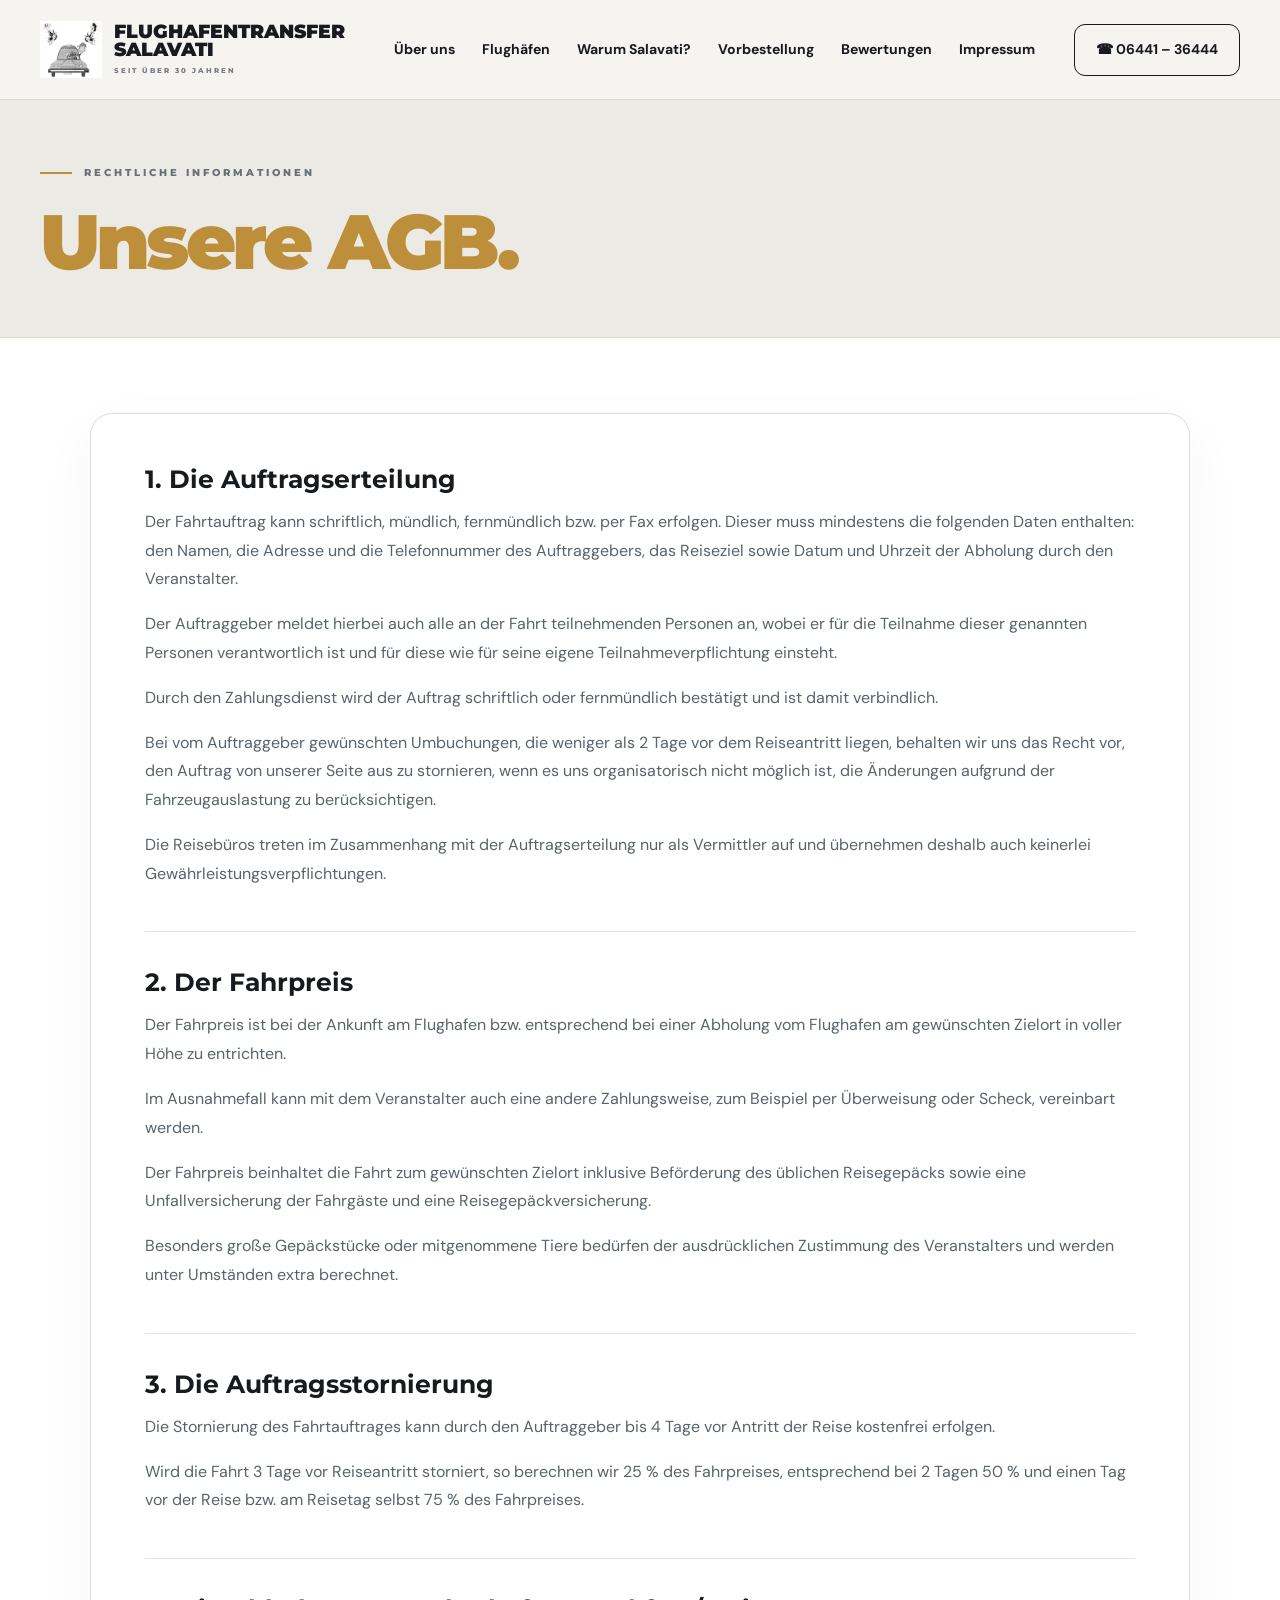
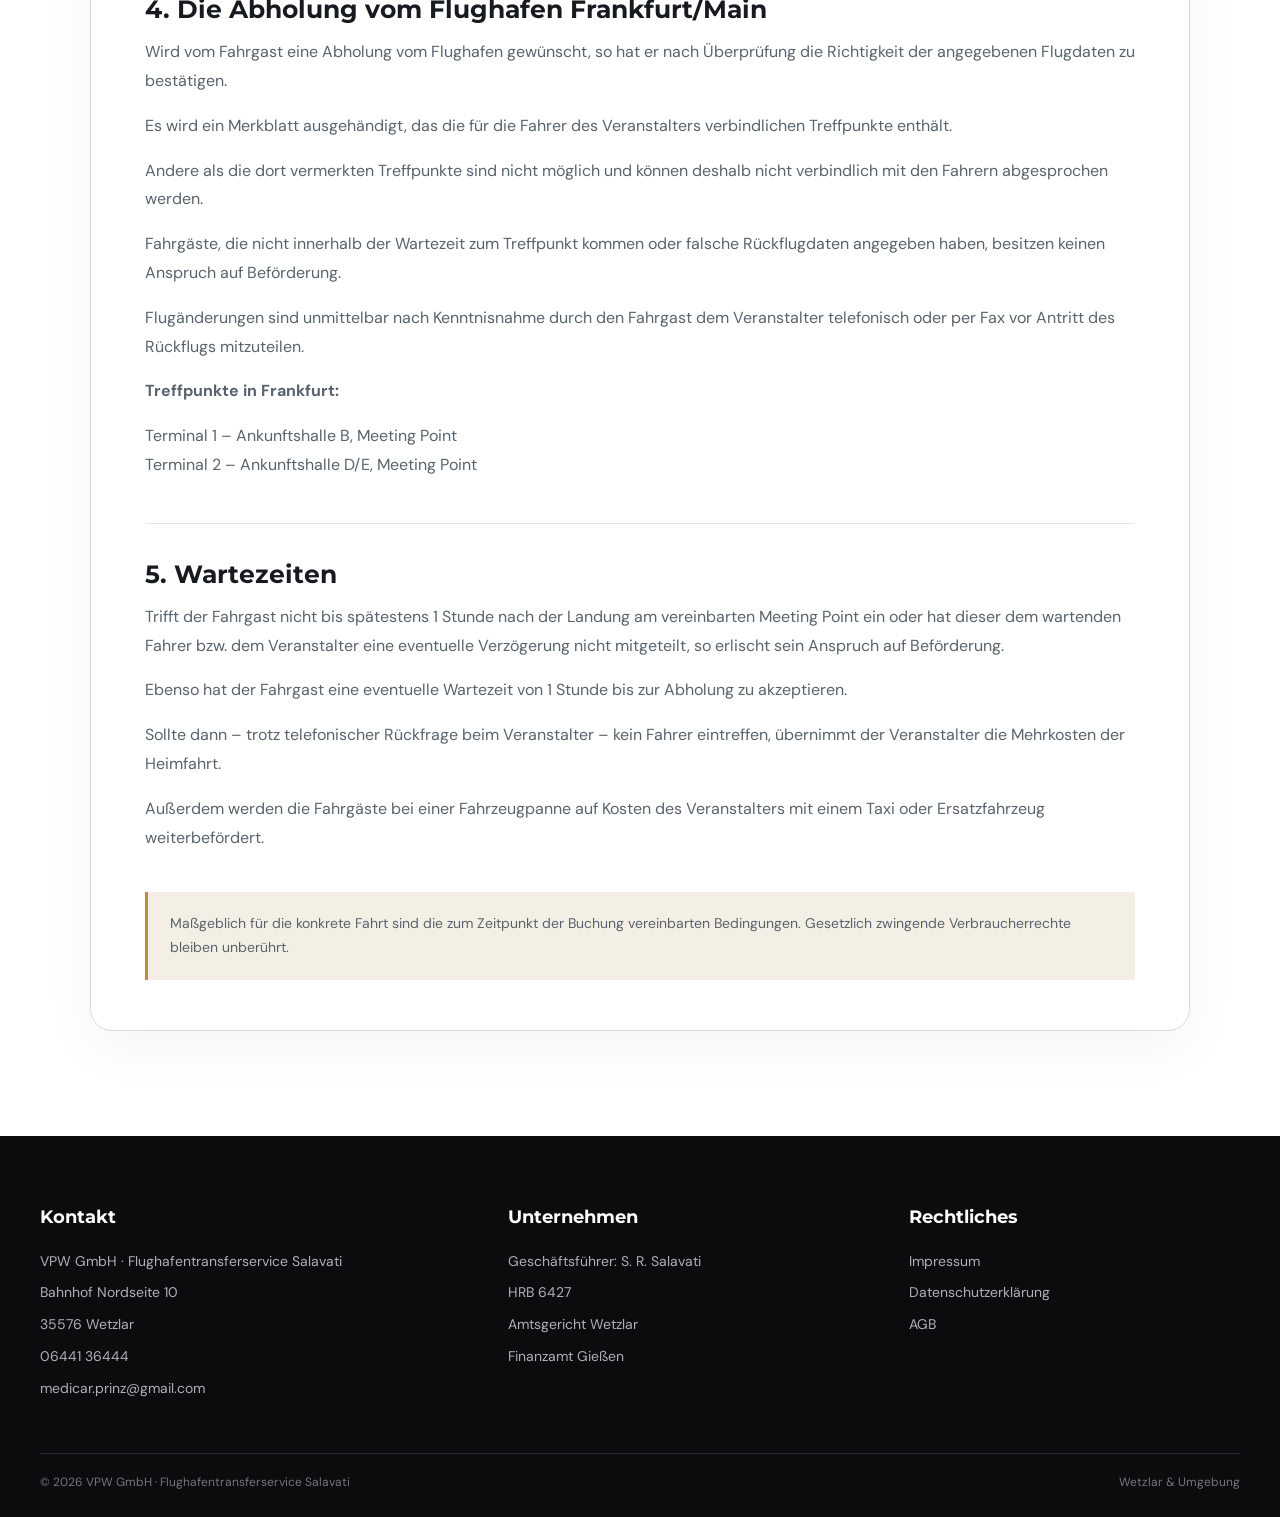
==== commit dbd9d3c3: "Update agb.html" ====
--- a/agb.html
+++ b/agb.html
@@ -1,60 +1,456 @@
 <!DOCTYPE html>
 <html lang="de">
 <head>
-
     <meta charset="UTF-8">
-    <meta
-        name="viewport"
-        content="width=device-width, initial-scale=1.0"
-    >
-
-    <title>Salavati – Flughafentransfer Wetzlar</title>
+    <meta name="viewport" content="width=device-width, initial-scale=1.0">
+
+    <title>AGB – Flughafentransfer Salavati</title>
+
+    <link rel="preconnect" href="https://fonts.googleapis.com">
+    <link rel="preconnect" href="https://fonts.gstatic.com" crossorigin>
 
     <link
         href="https://fonts.googleapis.com/css2?family=DM+Sans:wght@400;500;600;700;800&family=Montserrat:wght@600;700;800;900&display=swap"
         rel="stylesheet"
     >
 
-    <link
-        rel="stylesheet"
-        href="style.css"
-    >
-
+    <style>
+        :root{
+            --ink:#171a1f;
+            --gold:#be8f3b;
+            --bg:#f5f4f1;
+            --line:#ddd9d1;
+        }
+
+        *{box-sizing:border-box}
+
+        html,body{
+            margin:0;
+            padding:0;
+            width:100%;
+            max-width:100%;
+            overflow-x:hidden;
+        }
+
+        body{
+            font-family:"DM Sans",Arial,sans-serif;
+            color:var(--ink);
+            background:#f5f4f1;
+            line-height:1.7;
+        }
+
+        a{
+            color:inherit;
+            text-decoration:none;
+        }
+
+        /* HEADER */
+
+        .site-header{
+            height:100px;
+            background:rgba(245,244,241,.98);
+            border-bottom:1px solid var(--line);
+        }
+
+        .header-inner{
+            width:min(1400px,calc(100% - 80px));
+            height:100%;
+            margin:auto;
+            display:flex;
+            align-items:center;
+            gap:30px;
+        }
+
+        .brand{
+            display:flex;
+            align-items:center;
+            gap:12px;
+            min-width:315px;
+            flex-shrink:0;
+        }
+
+        .brand-logo{
+            width:62px;
+            height:62px;
+            object-fit:contain;
+        }
+
+        .brand-name{
+            display:flex;
+            flex-direction:column;
+        }
+
+        .brand-name strong{
+            font-family:"Montserrat",Arial,sans-serif;
+            font-size:19px;
+            line-height:.95;
+            font-weight:900;
+            white-space:nowrap;
+        }
+
+        .brand-name small{
+            margin-top:6px;
+            font-family:"Montserrat",Arial,sans-serif;
+            font-size:7px;
+            font-weight:800;
+            letter-spacing:2px;
+            color:#777d83;
+        }
+
+        .nav{
+            flex:1;
+            display:flex;
+            justify-content:center;
+            gap:27px;
+            white-space:nowrap;
+        }
+
+        .nav a{
+            font-size:14px;
+            font-weight:700;
+        }
+
+        .nav a:hover{
+            color:var(--gold);
+        }
+
+        .phone{
+            min-height:52px;
+            padding:0 21px;
+            display:flex;
+            align-items:center;
+            justify-content:center;
+            border:1.5px solid var(--ink);
+            border-radius:11px;
+            font-size:14px;
+            font-weight:700;
+            white-space:nowrap;
+        }
+
+        .phone:hover{
+            background:var(--ink);
+            color:#fff;
+            font-weight:900;
+        }
+
+        .mobile-menu{
+            display:none;
+        }
+
+        /* HERO */
+
+        .legal-hero{
+            background:#eceae4;
+            border-bottom:1px solid var(--line);
+        }
+
+        .hero-inner{
+            width:min(1400px,calc(100% - 80px));
+            margin:auto;
+            padding:64px 0 58px;
+        }
+
+        .kicker{
+            display:flex;
+            align-items:center;
+            gap:12px;
+            margin-bottom:24px;
+            font-family:"Montserrat",Arial,sans-serif;
+            font-size:10px;
+            font-weight:800;
+            letter-spacing:3px;
+            color:#66707a;
+        }
+
+        .kicker::before{
+            content:"";
+            width:32px;
+            height:2px;
+            background:var(--gold);
+        }
+
+        .hero-title{
+            margin:0;
+            font-family:"Montserrat",Arial,sans-serif;
+            font-size:clamp(56px,6vw,80px);
+            line-height:.96;
+            letter-spacing:-4px;
+            color:var(--gold);
+            font-weight:900;
+        }
+
+        /* CONTENT */
+
+        .content{
+            background:#fff;
+            padding:75px 0 105px;
+        }
+
+        .content-inner{
+            width:min(1100px,calc(100% - 80px));
+            margin:auto;
+        }
+
+        .legal-card{
+            padding:50px 54px;
+            background:#fff;
+            border:1px solid #e0dbd2;
+            border-radius:22px;
+            box-shadow:0 18px 55px rgba(0,0,0,.045);
+        }
+
+        .legal-section{
+            margin-top:43px;
+            padding-top:35px;
+            border-top:1px solid #e7e2da;
+        }
+
+        .legal-section:first-child{
+            margin-top:0;
+            padding-top:0;
+            border-top:0;
+        }
+
+        .legal-section h2{
+            margin:0 0 14px;
+            font-family:"Montserrat",Arial,sans-serif;
+            font-size:25px;
+            line-height:1.2;
+        }
+
+        .legal-section p{
+            margin:0 0 16px;
+            color:#59636d;
+            font-size:16px;
+            line-height:1.8;
+        }
+
+        .legal-section ul{
+            margin:12px 0 18px;
+            padding-left:26px;
+        }
+
+        .legal-section li{
+            margin-bottom:9px;
+            color:#59636d;
+            font-size:16px;
+            line-height:1.7;
+        }
+
+        .legal-note{
+            margin-top:40px;
+            padding:20px 22px;
+            border-left:3px solid var(--gold);
+            background:#f4efe5;
+            color:#59636d;
+            font-size:14px;
+        }
+
+        /* FOOTER */
+
+        .footer{
+            background:#0b0c0d;
+            color:#fff;
+            padding:66px 0 25px;
+        }
+
+        .footer-grid{
+            width:min(1400px,calc(100% - 80px));
+            margin:auto;
+            display:grid;
+            grid-template-columns:1.2fr 1fr 1fr;
+            gap:70px;
+        }
+
+        .footer h3{
+            margin:0 0 17px;
+            font-family:"Montserrat",Arial,sans-serif;
+            font-size:18px;
+        }
+
+        .footer p{
+            margin:8px 0;
+            color:#adb1b6;
+            font-size:14px;
+        }
+
+        .footer a{
+            color:#adb1b6;
+        }
+
+        .footer a:hover{
+            color:var(--gold);
+        }
+
+        .footer-bottom{
+            width:min(1400px,calc(100% - 80px));
+            margin:44px auto 0;
+            padding-top:18px;
+            border-top:1px solid #27292c;
+            display:flex;
+            justify-content:space-between;
+            gap:20px;
+            color:#72777d;
+            font-size:12px;
+        }
+
+        @media(max-width:850px){
+
+            .site-header{
+                height:auto;
+            }
+
+            .header-inner{
+                width:calc(100% - 28px);
+                min-height:70px;
+                padding:9px 0;
+                flex-wrap:wrap;
+            }
+
+            .brand{
+                min-width:0;
+                flex:1;
+            }
+
+            .brand-logo{
+                width:46px;
+                height:46px;
+            }
+
+            .brand-name strong{
+                font-size:13px;
+            }
+
+            .brand-name small{
+                font-size:5px;
+                letter-spacing:1.2px;
+            }
+
+            .mobile-menu{
+                display:flex;
+                width:42px;
+                height:42px;
+                align-items:center;
+                justify-content:center;
+                border:1px solid var(--line);
+                border-radius:10px;
+                background:#fff;
+                font-size:20px;
+            }
+
+            .nav{
+                display:none;
+                flex:0 0 100%;
+                flex-direction:column;
+                gap:0;
+            }
+
+            .nav.open{
+                display:flex;
+            }
+
+            .nav a{
+                padding:12px 4px;
+                border-top:1px solid var(--line);
+            }
+
+            .phone{
+                display:none;
+            }
+
+            .hero-inner{
+                width:calc(100% - 28px);
+                padding:45px 0 42px;
+            }
+
+            .hero-title{
+                font-size:47px;
+                letter-spacing:-2.5px;
+            }
+
+            .content{
+                padding:45px 0 70px;
+            }
+
+            .content-inner{
+                width:calc(100% - 28px);
+            }
+
+            .legal-card{
+                padding:28px 20px;
+                border-radius:18px;
+            }
+
+            .legal-section{
+                margin-top:36px;
+                padding-top:28px;
+            }
+
+            .legal-section h2{
+                font-size:21px;
+            }
+
+            .legal-section p,
+            .legal-section li{
+                font-size:15px;
+                line-height:1.75;
+            }
+
+            .footer-grid{
+                width:calc(100% - 28px);
+                grid-template-columns:1fr;
+                gap:38px;
+            }
+
+            .footer-bottom{
+                width:calc(100% - 28px);
+                flex-direction:column;
+            }
+        }
+
+        @media(max-width:520px){
+
+            .brand-logo{
+                width:42px;
+                height:42px;
+            }
+
+            .brand-name strong{
+                font-size:11.5px;
+            }
+
+            .hero-title{
+                font-size:42px;
+            }
+
+            .legal-card{
+                padding:22px 16px;
+            }
+        }
+    </style>
 </head>
 
-
-<body class="legal-page">
-
+<body>
 
 <header class="site-header">
 
     <div class="header-inner">
 
-
-        <a
-            href="index.html"
-            class="brand"
-        >
+        <a href="index.html" class="brand">
 
             <img
-                src="logo.png"
+                class="brand-logo"
+                src="Logo Flughafentransfer.png"
                 alt="Salavati Flughafentransfer"
-                class="brand-logo"
             >
 
-            <div class="brand-wordmark">
-
+            <div class="brand-name">
                 <strong>FLUGHAFENTRANSFER</strong>
                 <strong>SALAVATI</strong>
-
-                <small>
-                    SEIT ÜBER 30 JAHREN
-                </small>
-
+                <small>SEIT ÜBER 30 JAHREN</small>
             </div>
 
         </a>
-
 
         <button
             class="mobile-menu"
@@ -64,40 +460,18 @@
             ☰
         </button>
 
-
-        <nav class="main-nav" id="mainNav">
-
-            <a href="index.html#ueber-uns">
-                Über uns
-            </a>
-
-            <a href="index.html#flughafen">
-                Flughäfen
-            </a>
-
-            <a href="index.html#warum">
-                Warum Salavati?
-            </a>
-
-            <a href="index.html#vorbestellung">
-                Vorbestellung
-            </a>
-
-            <a href="index.html#bewertungen">
-                Bewertungen
-            </a>
-
-            <a href="impressum.html">
-                Impressum
-            </a>
+        <nav class="nav" id="nav">
+
+            <a href="index.html#ueber-uns">Über uns</a>
+            <a href="index.html#flughafen">Flughäfen</a>
+            <a href="index.html#warum">Warum Salavati?</a>
+            <a href="index.html#vorbestellung">Vorbestellung</a>
+            <a href="index.html#bewertungen">Bewertungen</a>
+            <a href="impressum.html">Impressum</a>
 
         </nav>
 
-
-        <a
-            href="tel:+49644136444"
-            class="header-phone"
-        >
+        <a href="tel:+49644136444" class="phone">
             ☎ 06441 – 36444
         </a>
 
@@ -108,15 +482,14 @@
 
 <section class="legal-hero">
 
-    <div class="container">
-
-        <div class="eyebrow">
-            <span></span>
-            ALLGEMEINE GESCHÄFTSBEDINGUNGEN
+    <div class="hero-inner">
+
+        <div class="kicker">
+            RECHTLICHE INFORMATIONEN
         </div>
 
-        <h1>
-            <span>Unsere AGB.</span>
+        <h1 class="hero-title">
+            Unsere AGB.
         </h1>
 
     </div>
@@ -124,10 +497,9 @@
 </section>
 
 
-<main class="legal-content">
-
-    <div class="legal-inner">
-
+<main class="content">
+
+    <div class="content-inner">
 
         <div class="legal-card">
 
@@ -135,30 +507,41 @@
             <section class="legal-section">
 
                 <h2>
-                    1. Auftragserteilung
+                    1. Die Auftragserteilung
                 </h2>
 
                 <p>
-
-                    Ein Fahrtauftrag kann schriftlich, mündlich,
-                    telefonisch oder über die Website angefragt werden.
-
-                </p>
-
-                <p>
-
-                    Für die Bearbeitung benötigen wir die für die jeweilige
-                    Fahrt erforderlichen Angaben, insbesondere Kontaktdaten,
-                    Abholort, Reiseziel sowie Datum und Uhrzeit.
-
-                </p>
-
-                <p>
-
-                    Eine Online-Anfrage ist zunächst unverbindlich.
-                    Ein verbindlicher Auftrag kommt durch ausdrückliche
-                    Bestätigung bzw. entsprechende Vereinbarung zustande.
-
+                    Der Fahrtauftrag kann schriftlich, mündlich, fernmündlich
+                    bzw. per Fax erfolgen. Dieser muss mindestens die folgenden
+                    Daten enthalten: den Namen, die Adresse und die Telefonnummer
+                    des Auftraggebers, das Reiseziel sowie Datum und Uhrzeit der
+                    Abholung durch den Veranstalter.
+                </p>
+
+                <p>
+                    Der Auftraggeber meldet hierbei auch alle an der Fahrt
+                    teilnehmenden Personen an, wobei er für die Teilnahme dieser
+                    genannten Personen verantwortlich ist und für diese wie für
+                    seine eigene Teilnahmeverpflichtung einsteht.
+                </p>
+
+                <p>
+                    Durch den Zahlungsdienst wird der Auftrag schriftlich oder
+                    fernmündlich bestätigt und ist damit verbindlich.
+                </p>
+
+                <p>
+                    Bei vom Auftraggeber gewünschten Umbuchungen, die weniger
+                    als 2 Tage vor dem Reiseantritt liegen, behalten wir uns das
+                    Recht vor, den Auftrag von unserer Seite aus zu stornieren,
+                    wenn es uns organisatorisch nicht möglich ist, die Änderungen
+                    aufgrund der Fahrzeugauslastung zu berücksichtigen.
+                </p>
+
+                <p>
+                    Die Reisebüros treten im Zusammenhang mit der Auftragserteilung
+                    nur als Vermittler auf und übernehmen deshalb auch keinerlei
+                    Gewährleistungsverpflichtungen.
                 </p>
 
             </section>
@@ -167,23 +550,31 @@
             <section class="legal-section">
 
                 <h2>
-                    2. Reisedaten
+                    2. Der Fahrpreis
                 </h2>
 
                 <p>
-
-                    Der Auftraggeber ist für die Richtigkeit und
-                    Vollständigkeit der übermittelten Daten verantwortlich.
-
-                </p>
-
-                <p>
-
-                    Änderungen von Flugzeiten, Flugnummern,
-                    Rückflugdaten oder anderen für die Fahrt wichtigen
-                    Angaben sollen uns möglichst unverzüglich mitgeteilt
-                    werden.
-
+                    Der Fahrpreis ist bei der Ankunft am Flughafen bzw. entsprechend
+                    bei einer Abholung vom Flughafen am gewünschten Zielort in
+                    voller Höhe zu entrichten.
+                </p>
+
+                <p>
+                    Im Ausnahmefall kann mit dem Veranstalter auch eine andere
+                    Zahlungsweise, zum Beispiel per Überweisung oder Scheck,
+                    vereinbart werden.
+                </p>
+
+                <p>
+                    Der Fahrpreis beinhaltet die Fahrt zum gewünschten Zielort
+                    inklusive Beförderung des üblichen Reisegepäcks sowie eine
+                    Unfallversicherung der Fahrgäste und eine Reisegepäckversicherung.
+                </p>
+
+                <p>
+                    Besonders große Gepäckstücke oder mitgenommene Tiere bedürfen
+                    der ausdrücklichen Zustimmung des Veranstalters und werden
+                    unter Umständen extra berechnet.
                 </p>
 
             </section>
@@ -192,23 +583,19 @@
             <section class="legal-section">
 
                 <h2>
-                    3. Fahrpreis und Zahlung
+                    3. Die Auftragsstornierung
                 </h2>
 
                 <p>
-
-                    Der vereinbarte Fahrpreis richtet sich nach der
-                    jeweiligen Reservierungsbestätigung bzw. individuellen
-                    Vereinbarung.
-
-                </p>
-
-                <p>
-
-                    Übliches Reisegepäck ist im Rahmen der Fahrzeugkapazität
-                    zu berücksichtigen. Besonders große oder zusätzliche
-                    Gepäckstücke sowie Tiere sind vorab mitzuteilen.
-
+                    Die Stornierung des Fahrtauftrages kann durch den Auftraggeber
+                    bis 4 Tage vor Antritt der Reise kostenfrei erfolgen.
+                </p>
+
+                <p>
+                    Wird die Fahrt 3 Tage vor Reiseantritt storniert, so berechnen
+                    wir 25 % des Fahrpreises, entsprechend bei 2 Tagen 50 % und
+                    einen Tag vor der Reise bzw. am Reisetag selbst 75 % des
+                    Fahrpreises.
                 </p>
 
             </section>
@@ -217,41 +604,45 @@
             <section class="legal-section">
 
                 <h2>
-                    4. Stornierung
+                    4. Die Abholung vom Flughafen Frankfurt/Main
                 </h2>
 
                 <p>
-                    Soweit nichts Abweichendes vereinbart wurde, gelten
-                    folgende Stornierungsbedingungen:
-                </p>
-
-                <ul>
-
-                    <li>
-                        bis 4 Tage vor Fahrtantritt: kostenfrei
-                    </li>
-
-                    <li>
-                        3 Tage vor Fahrtantritt: 25 % des Fahrpreises
-                    </li>
-
-                    <li>
-                        2 Tage vor Fahrtantritt: 50 % des Fahrpreises
-                    </li>
-
-                    <li>
-                        1 Tag vor Fahrtantritt oder am Fahrtag:
-                        75 % des Fahrpreises
-                    </li>
-
-                </ul>
-
-                <p>
-
-                    Der Kunde kann nach den gesetzlichen Voraussetzungen
-                    nachweisen, dass kein oder ein wesentlich geringerer
-                    Schaden entstanden ist.
-
+                    Wird vom Fahrgast eine Abholung vom Flughafen gewünscht, so
+                    hat er nach Überprüfung die Richtigkeit der angegebenen
+                    Flugdaten zu bestätigen.
+                </p>
+
+                <p>
+                    Es wird ein Merkblatt ausgehändigt, das die für die Fahrer
+                    des Veranstalters verbindlichen Treffpunkte enthält.
+                </p>
+
+                <p>
+                    Andere als die dort vermerkten Treffpunkte sind nicht möglich
+                    und können deshalb nicht verbindlich mit den Fahrern
+                    abgesprochen werden.
+                </p>
+
+                <p>
+                    Fahrgäste, die nicht innerhalb der Wartezeit zum Treffpunkt
+                    kommen oder falsche Rückflugdaten angegeben haben, besitzen
+                    keinen Anspruch auf Beförderung.
+                </p>
+
+                <p>
+                    Flugänderungen sind unmittelbar nach Kenntnisnahme durch
+                    den Fahrgast dem Veranstalter telefonisch oder per Fax
+                    vor Antritt des Rückflugs mitzuteilen.
+                </p>
+
+                <p>
+                    <strong>Treffpunkte in Frankfurt:</strong>
+                </p>
+
+                <p>
+                    Terminal 1 – Ankunftshalle B, Meeting Point<br>
+                    Terminal 2 – Ankunftshalle D/E, Meeting Point
                 </p>
 
             </section>
@@ -260,106 +651,45 @@
             <section class="legal-section">
 
                 <h2>
-                    5. Umbuchungen
+                    5. Wartezeiten
                 </h2>
 
                 <p>
-
-                    Umbuchungswünsche sind möglichst frühzeitig mitzuteilen.
-                    Ob eine kurzfristige Änderung noch umgesetzt werden kann,
-                    hängt insbesondere von Fahrzeug- und Personalplanung ab.
-
+                    Trifft der Fahrgast nicht bis spätestens 1 Stunde nach der
+                    Landung am vereinbarten Meeting Point ein oder hat dieser
+                    dem wartenden Fahrer bzw. dem Veranstalter eine eventuelle
+                    Verzögerung nicht mitgeteilt, so erlischt sein Anspruch
+                    auf Beförderung.
+                </p>
+
+                <p>
+                    Ebenso hat der Fahrgast eine eventuelle Wartezeit von
+                    1 Stunde bis zur Abholung zu akzeptieren.
+                </p>
+
+                <p>
+                    Sollte dann – trotz telefonischer Rückfrage beim Veranstalter –
+                    kein Fahrer eintreffen, übernimmt der Veranstalter die
+                    Mehrkosten der Heimfahrt.
+                </p>
+
+                <p>
+                    Außerdem werden die Fahrgäste bei einer Fahrzeugpanne auf
+                    Kosten des Veranstalters mit einem Taxi oder Ersatzfahrzeug
+                    weiterbefördert.
                 </p>
 
             </section>
 
 
-            <section class="legal-section">
-
-                <h2>
-                    6. Abholung am Flughafen
-                </h2>
-
-                <p>
-
-                    Für Abholungen vom Flughafen gelten die jeweils
-                    mitgeteilten Treffpunkt- und Abholhinweise.
-
-                </p>
-
-                <p>
-
-                    Der Fahrgast ist dafür verantwortlich, die ihm
-                    bekannten Flug- und Rückflugdaten zu prüfen und
-                    relevante Änderungen mitzuteilen.
-
-                </p>
-
-            </section>
-
-
-            <section class="legal-section">
-
-                <h2>
-                    7. Wartezeiten
-                </h2>
-
-                <p>
-
-                    Wird der vereinbarte Treffpunkt nicht rechtzeitig
-                    erreicht und erfolgt keine ausreichende Mitteilung
-                    über eine Verzögerung, kann nach angemessener Wartezeit
-                    die Durchführung der Beförderung nur nach erneuter
-                    Abstimmung möglich sein.
-
-                </p>
-
-            </section>
-
-
-            <section class="legal-section">
-
-                <h2>
-                    8. Besondere Anforderungen
-                </h2>
-
-                <p>
-
-                    Kindersitze, Tiere, besonderes Gepäck oder andere
-                    besondere Anforderungen sind möglichst bereits bei
-                    der Anfrage anzugeben.
-
-                </p>
-
-            </section>
-
-
-            <section class="legal-section">
-
-                <h2>
-                    9. Haftung
-                </h2>
-
-                <p>
-
-                    Es gelten die gesetzlichen Haftungsbestimmungen.
-                    Zwingende gesetzliche Regelungen bleiben unberührt.
-
-                </p>
-
-            </section>
-
-
-            <div class="legal-highlight">
-
-                Die konkreten AGB sollten vor dem endgültigen Livegang
-                noch einmal mit den tatsächlichen Geschäftsbedingungen,
-                Tarifen und Betriebsabläufen des Unternehmens abgeglichen
-                werden.
+            <div class="legal-note">
+
+                Maßgeblich für die konkrete Fahrt sind die zum Zeitpunkt der
+                Buchung vereinbarten Bedingungen. Gesetzlich zwingende
+                Verbraucherrechte bleiben unberührt.
 
             </div>
 
-
         </div>
 
     </div>
@@ -369,26 +699,14 @@
 
 <footer class="footer">
 
-    <div class="container footer-grid">
-
+    <div class="footer-grid">
 
         <div>
-
-            <h3>
-                Kontakt
-            </h3>
-
-            <p>
-                VPW GmbH · Flughafentransferservice Salavati
-            </p>
-
-            <p>
-                Bahnhof Nordseite 10
-            </p>
-
-            <p>
-                35576 Wetzlar
-            </p>
+            <h3>Kontakt</h3>
+
+            <p>VPW GmbH · Flughafentransferservice Salavati</p>
+            <p>Bahnhof Nordseite 10</p>
+            <p>35576 Wetzlar</p>
 
             <p>
                 <a href="tel:+49644136444">
@@ -397,70 +715,31 @@
             </p>
 
             <p>
-                <a href="mailto:info@flughafen-transfer-salavati.de">
-                    info@flughafen-transfer-salavati.de
+                <a href="mailto:medicar.prinz@gmail.com">
+                    medicar.prinz@gmail.com
                 </a>
             </p>
-
         </div>
 
-
         <div>
-
-            <h3>
-                Unternehmen
-            </h3>
-
-            <p>
-                Geschäftsführer: S. R. Salavati
-            </p>
-
-            <p>
-                HRB 6427
-            </p>
-
-            <p>
-                Amtsgericht Wetzlar
-            </p>
-
-            <p>
-                Finanzamt Gießen
-            </p>
-
+            <h3>Unternehmen</h3>
+            <p>Geschäftsführer: S. R. Salavati</p>
+            <p>HRB 6427</p>
+            <p>Amtsgericht Wetzlar</p>
+            <p>Finanzamt Gießen</p>
         </div>
 
-
         <div>
-
-            <h3>
-                Rechtliches
-            </h3>
-
-            <p>
-                <a href="impressum.html">
-                    Impressum
-                </a>
-            </p>
-
-            <p>
-                <a href="datenschutz.html">
-                    Datenschutzerklärung
-                </a>
-            </p>
-
-            <p>
-                <a href="agb.html">
-                    AGB
-                </a>
-            </p>
-
+            <h3>Rechtliches</h3>
+
+            <p><a href="impressum.html">Impressum</a></p>
+            <p><a href="datenschutz.html">Datenschutzerklärung</a></p>
+            <p><a href="agb.html">AGB</a></p>
         </div>
 
-
     </div>
 
-
-    <div class="footer-bottom container">
+    <div class="footer-bottom">
 
         <span>
             © 2026 VPW GmbH · Flughafentransferservice Salavati
@@ -476,30 +755,18 @@
 
 
 <script>
-
-document.addEventListener("DOMContentLoaded", function () {
-
-    const mobileMenu =
-        document.getElementById("mobileMenu");
-
-    const mainNav =
-        document.getElementById("mainNav");
-
-    if (mobileMenu && mainNav) {
-
-        mobileMenu.addEventListener(
-            "click",
-            function () {
-
-                mainNav.classList.toggle("open");
-
-            }
-        );
-
+document.addEventListener("DOMContentLoaded", function(){
+
+    const button = document.getElementById("mobileMenu");
+    const nav = document.getElementById("nav");
+
+    if(button && nav){
+        button.addEventListener("click", function(){
+            nav.classList.toggle("open");
+        });
     }
 
 });
-
 </script>
 
 </body>
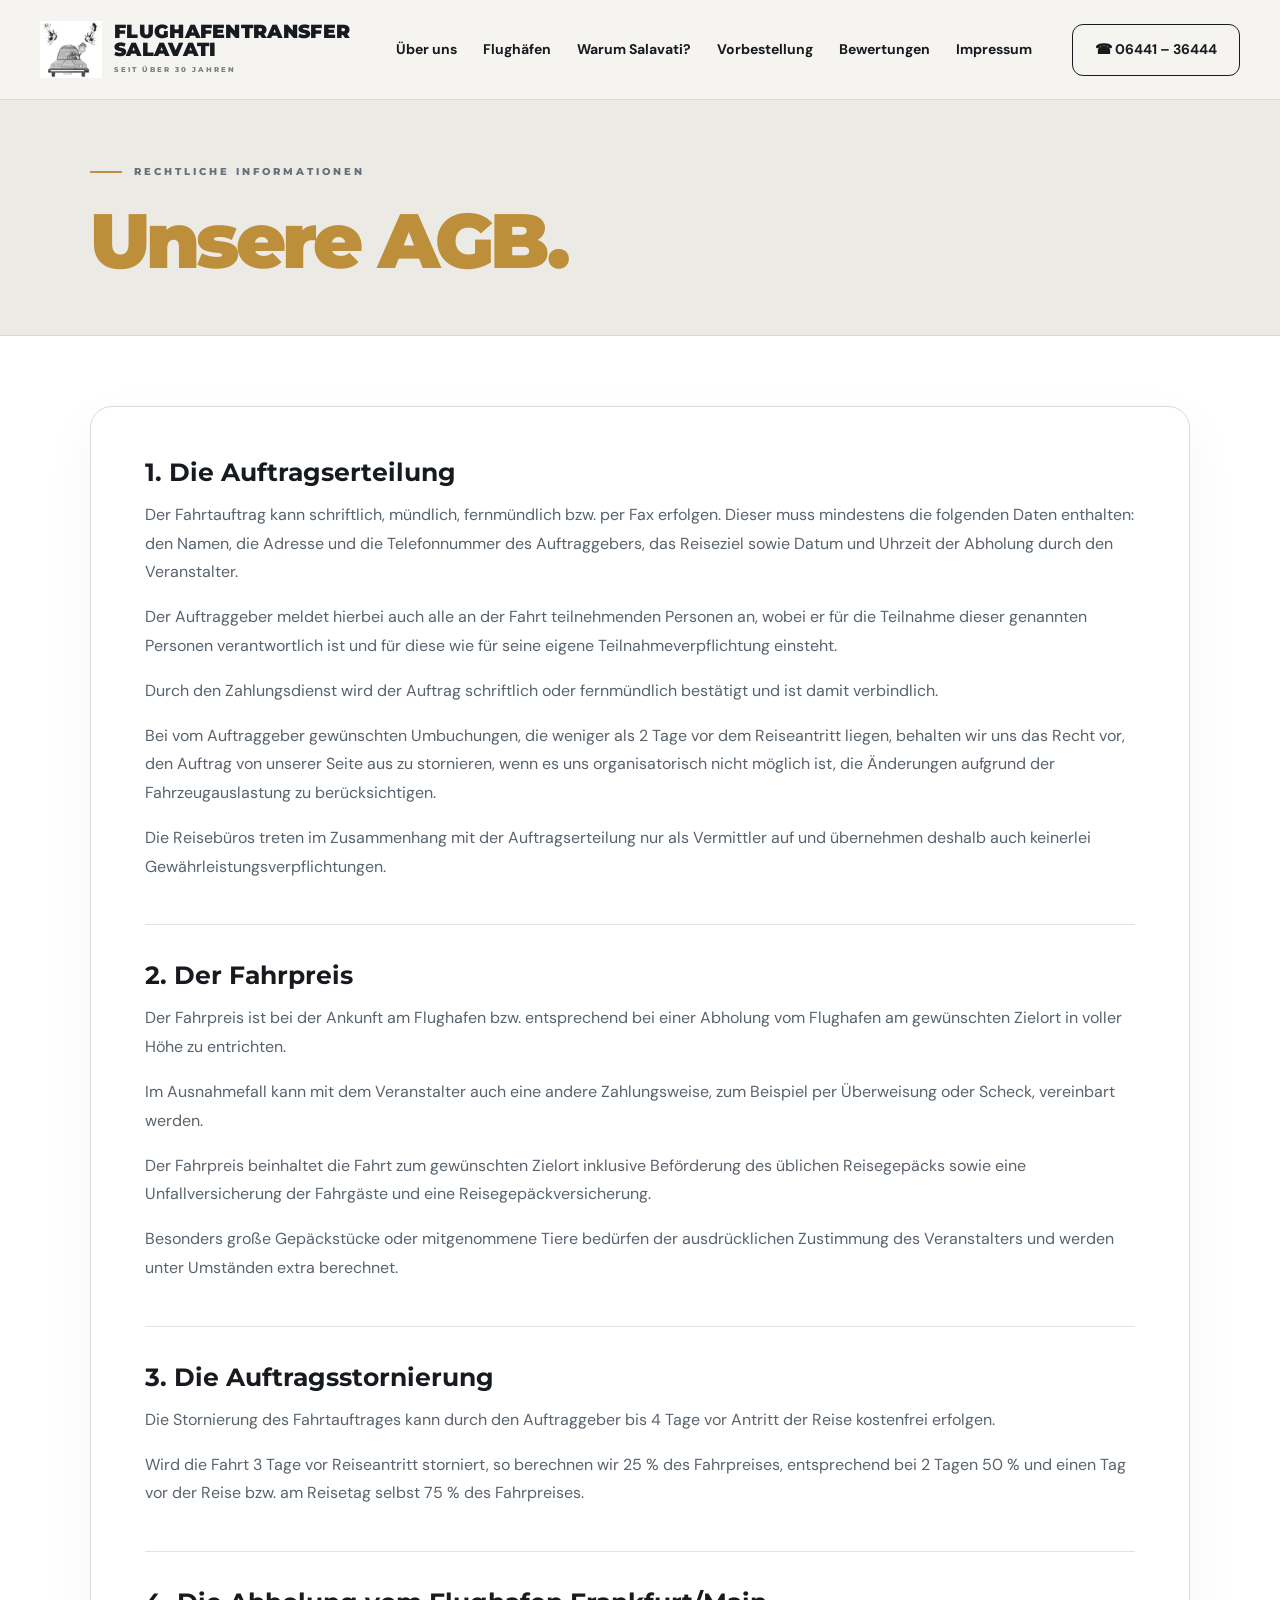
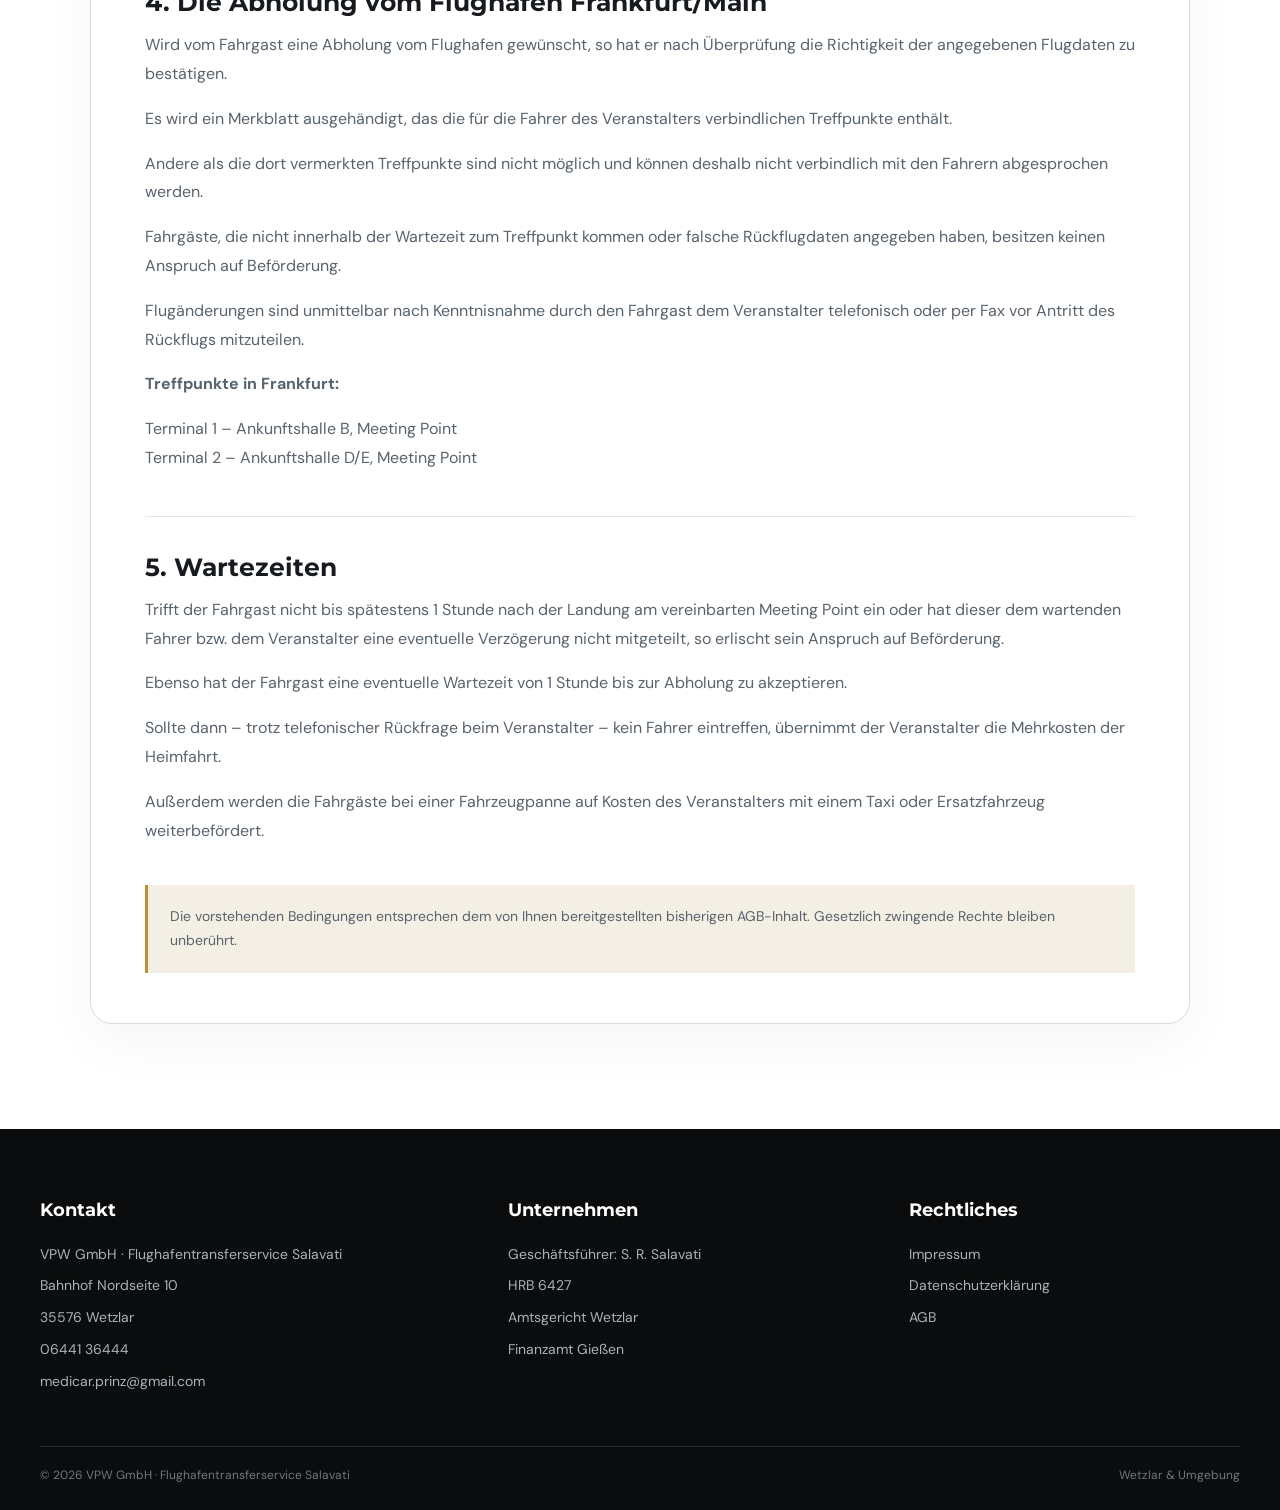
==== commit 5541759c: "Update agb.html" ====
--- a/agb.html
+++ b/agb.html
@@ -15,466 +15,623 @@
     >
 
     <style>
-        :root{
-            --ink:#171a1f;
-            --gold:#be8f3b;
-            --bg:#f5f4f1;
-            --line:#ddd9d1;
-        }
-
-        *{box-sizing:border-box}
-
-        html,body{
-            margin:0;
-            padding:0;
-            width:100%;
-            max-width:100%;
-            overflow-x:hidden;
-        }
-
-        body{
-            font-family:"DM Sans",Arial,sans-serif;
-            color:var(--ink);
-            background:#f5f4f1;
-            line-height:1.7;
-        }
-
-        a{
-            color:inherit;
-            text-decoration:none;
-        }
-
-        /* HEADER */
-
-        .site-header{
-            height:100px;
-            background:rgba(245,244,241,.98);
-            border-bottom:1px solid var(--line);
-        }
-
-        .header-inner{
-            width:min(1400px,calc(100% - 80px));
-            height:100%;
-            margin:auto;
-            display:flex;
-            align-items:center;
-            gap:30px;
-        }
-
-        .brand{
-            display:flex;
-            align-items:center;
-            gap:12px;
-            min-width:315px;
-            flex-shrink:0;
-        }
-
-        .brand-logo{
-            width:62px;
-            height:62px;
-            object-fit:contain;
-        }
-
-        .brand-name{
-            display:flex;
-            flex-direction:column;
-        }
-
-        .brand-name strong{
-            font-family:"Montserrat",Arial,sans-serif;
-            font-size:19px;
-            line-height:.95;
-            font-weight:900;
-            white-space:nowrap;
-        }
-
-        .brand-name small{
-            margin-top:6px;
-            font-family:"Montserrat",Arial,sans-serif;
-            font-size:7px;
-            font-weight:800;
-            letter-spacing:2px;
-            color:#777d83;
-        }
-
-        .nav{
-            flex:1;
-            display:flex;
-            justify-content:center;
-            gap:27px;
-            white-space:nowrap;
-        }
-
-        .nav a{
-            font-size:14px;
-            font-weight:700;
-        }
-
-        .nav a:hover{
-            color:var(--gold);
-        }
-
-        .phone{
-            min-height:52px;
-            padding:0 21px;
-            display:flex;
-            align-items:center;
-            justify-content:center;
-            border:1.5px solid var(--ink);
-            border-radius:11px;
-            font-size:14px;
-            font-weight:700;
-            white-space:nowrap;
-        }
-
-        .phone:hover{
-            background:var(--ink);
-            color:#fff;
-            font-weight:900;
-        }
-
-        .mobile-menu{
-            display:none;
-        }
-
-        /* HERO */
-
-        .legal-hero{
-            background:#eceae4;
-            border-bottom:1px solid var(--line);
-        }
-
-        .hero-inner{
-            width:min(1400px,calc(100% - 80px));
-            margin:auto;
-            padding:64px 0 58px;
-        }
-
-        .kicker{
-            display:flex;
-            align-items:center;
-            gap:12px;
-            margin-bottom:24px;
-            font-family:"Montserrat",Arial,sans-serif;
-            font-size:10px;
-            font-weight:800;
-            letter-spacing:3px;
-            color:#66707a;
-        }
-
-        .kicker::before{
-            content:"";
-            width:32px;
-            height:2px;
-            background:var(--gold);
-        }
-
-        .hero-title{
-            margin:0;
-            font-family:"Montserrat",Arial,sans-serif;
-            font-size:clamp(56px,6vw,80px);
-            line-height:.96;
-            letter-spacing:-4px;
-            color:var(--gold);
-            font-weight:900;
-        }
-
-        /* CONTENT */
-
-        .content{
-            background:#fff;
-            padding:75px 0 105px;
-        }
-
-        .content-inner{
-            width:min(1100px,calc(100% - 80px));
-            margin:auto;
-        }
-
-        .legal-card{
-            padding:50px 54px;
-            background:#fff;
-            border:1px solid #e0dbd2;
-            border-radius:22px;
-            box-shadow:0 18px 55px rgba(0,0,0,.045);
-        }
-
-        .legal-section{
-            margin-top:43px;
-            padding-top:35px;
-            border-top:1px solid #e7e2da;
-        }
-
-        .legal-section:first-child{
-            margin-top:0;
-            padding-top:0;
-            border-top:0;
-        }
-
-        .legal-section h2{
-            margin:0 0 14px;
-            font-family:"Montserrat",Arial,sans-serif;
-            font-size:25px;
-            line-height:1.2;
-        }
-
-        .legal-section p{
-            margin:0 0 16px;
-            color:#59636d;
-            font-size:16px;
-            line-height:1.8;
-        }
-
-        .legal-section ul{
-            margin:12px 0 18px;
-            padding-left:26px;
-        }
-
-        .legal-section li{
-            margin-bottom:9px;
-            color:#59636d;
-            font-size:16px;
-            line-height:1.7;
-        }
-
-        .legal-note{
-            margin-top:40px;
-            padding:20px 22px;
-            border-left:3px solid var(--gold);
-            background:#f4efe5;
-            color:#59636d;
-            font-size:14px;
-        }
-
-        /* FOOTER */
-
-        .footer{
-            background:#0b0c0d;
-            color:#fff;
-            padding:66px 0 25px;
-        }
-
-        .footer-grid{
-            width:min(1400px,calc(100% - 80px));
-            margin:auto;
-            display:grid;
-            grid-template-columns:1.2fr 1fr 1fr;
-            gap:70px;
-        }
-
-        .footer h3{
-            margin:0 0 17px;
-            font-family:"Montserrat",Arial,sans-serif;
-            font-size:18px;
-        }
-
-        .footer p{
-            margin:8px 0;
-            color:#adb1b6;
-            font-size:14px;
-        }
-
-        .footer a{
-            color:#adb1b6;
-        }
-
-        .footer a:hover{
-            color:var(--gold);
-        }
-
-        .footer-bottom{
-            width:min(1400px,calc(100% - 80px));
-            margin:44px auto 0;
-            padding-top:18px;
-            border-top:1px solid #27292c;
-            display:flex;
-            justify-content:space-between;
-            gap:20px;
-            color:#72777d;
-            font-size:12px;
-        }
-
-        @media(max-width:850px){
-
-            .site-header{
-                height:auto;
-            }
-
-            .header-inner{
-                width:calc(100% - 28px);
-                min-height:70px;
-                padding:9px 0;
-                flex-wrap:wrap;
-            }
-
-            .brand{
-                min-width:0;
-                flex:1;
-            }
-
-            .brand-logo{
-                width:46px;
-                height:46px;
-            }
-
-            .brand-name strong{
-                font-size:13px;
-            }
-
-            .brand-name small{
-                font-size:5px;
-                letter-spacing:1.2px;
-            }
-
-            .mobile-menu{
-                display:flex;
-                width:42px;
-                height:42px;
-                align-items:center;
-                justify-content:center;
-                border:1px solid var(--line);
-                border-radius:10px;
-                background:#fff;
-                font-size:20px;
-            }
-
-            .nav{
-                display:none;
-                flex:0 0 100%;
-                flex-direction:column;
-                gap:0;
-            }
-
-            .nav.open{
-                display:flex;
-            }
-
-            .nav a{
-                padding:12px 4px;
-                border-top:1px solid var(--line);
-            }
-
-            .phone{
-                display:none;
-            }
-
-            .hero-inner{
-                width:calc(100% - 28px);
-                padding:45px 0 42px;
-            }
-
-            .hero-title{
-                font-size:47px;
-                letter-spacing:-2.5px;
-            }
-
-            .content{
-                padding:45px 0 70px;
-            }
-
-            .content-inner{
-                width:calc(100% - 28px);
-            }
-
-            .legal-card{
-                padding:28px 20px;
-                border-radius:18px;
-            }
-
-            .legal-section{
-                margin-top:36px;
-                padding-top:28px;
-            }
-
-            .legal-section h2{
-                font-size:21px;
+
+        :root {
+            --ink: #171a1f;
+            --gold: #be8f3b;
+            --bg: #f5f4f1;
+            --muted: #66707a;
+            --line: #ddd9d1;
+        }
+
+        * {
+            box-sizing: border-box;
+        }
+
+        html,
+        body {
+            margin: 0;
+            padding: 0;
+            width: 100%;
+            max-width: 100%;
+            overflow-x: hidden;
+        }
+
+        body {
+            font-family: "DM Sans", Arial, sans-serif;
+            background: var(--bg);
+            color: var(--ink);
+            line-height: 1.7;
+        }
+
+        a {
+            color: inherit;
+            text-decoration: none;
+        }
+
+        /* ================= HEADER ================= */
+
+        .site-header {
+            width: 100%;
+            height: 100px;
+
+            background: rgba(245,244,241,.98);
+
+            border-bottom: 1px solid var(--line);
+        }
+
+        .header-inner {
+            width: min(1400px, calc(100% - 80px));
+            height: 100%;
+
+            margin: 0 auto;
+
+            display: flex;
+            align-items: center;
+
+            gap: 28px;
+        }
+
+        .brand {
+            display: flex;
+            align-items: center;
+            gap: 12px;
+
+            min-width: 315px;
+            flex-shrink: 0;
+        }
+
+        .brand-logo {
+            width: 62px;
+            height: 62px;
+
+            object-fit: contain;
+            flex-shrink: 0;
+        }
+
+        .brand-text {
+            display: flex;
+            flex-direction: column;
+        }
+
+        .brand-text strong {
+            font-family: "Montserrat", Arial, sans-serif;
+
+            font-size: 19px;
+            line-height: .94;
+
+            font-weight: 900;
+
+            letter-spacing: .3px;
+
+            white-space: nowrap;
+        }
+
+        .brand-text small {
+            margin-top: 6px;
+
+            font-family: "Montserrat", Arial, sans-serif;
+
+            font-size: 7px;
+            font-weight: 800;
+
+            letter-spacing: 2px;
+
+            color: #7b8086;
+        }
+
+        .main-nav {
+            flex: 1;
+
+            display: flex;
+            align-items: center;
+            justify-content: center;
+
+            gap: 26px;
+
+            white-space: nowrap;
+        }
+
+        .main-nav a {
+            font-size: 14px;
+            font-weight: 700;
+
+            transition: color .2s ease;
+        }
+
+        .main-nav a:hover {
+            color: var(--gold);
+        }
+
+        .header-phone {
+            min-height: 52px;
+            padding: 0 22px;
+
+            display: flex;
+            align-items: center;
+            justify-content: center;
+
+            border: 1.5px solid var(--ink);
+            border-radius: 11px;
+
+            font-size: 14px;
+            font-weight: 700;
+
+            white-space: nowrap;
+        }
+
+        .header-phone:hover {
+            background: var(--ink);
+            color: #fff;
+            font-weight: 900;
+        }
+
+        .mobile-menu {
+            display: none;
+        }
+
+        /* ================= HERO ================= */
+
+        .legal-hero {
+            background: #eceae4;
+
+            border-bottom: 1px solid var(--line);
+        }
+
+        .legal-container {
+            width: min(1100px, calc(100% - 80px));
+            margin: 0 auto;
+        }
+
+        .legal-hero-inner {
+            padding: 63px 0 57px;
+        }
+
+        .eyebrow {
+            display: flex;
+            align-items: center;
+
+            gap: 12px;
+
+            margin-bottom: 24px;
+
+            font-family: "Montserrat", Arial, sans-serif;
+
+            font-size: 10px;
+            font-weight: 800;
+
+            letter-spacing: 3px;
+
+            color: var(--muted);
+        }
+
+        .eyebrow::before {
+            content: "";
+
+            width: 32px;
+            height: 2px;
+
+            background: var(--gold);
+        }
+
+        .legal-title {
+            margin: 0;
+
+            font-family: "Montserrat", Arial, sans-serif;
+
+            font-size: clamp(56px, 6vw, 78px);
+
+            line-height: .96;
+
+            letter-spacing: -4px;
+
+            font-weight: 900;
+
+            color: var(--gold);
+        }
+
+        /* ================= CONTENT ================= */
+
+        .legal-main {
+            background: #fff;
+
+            padding: 70px 0 105px;
+        }
+
+        .legal-card {
+            width: min(1100px, calc(100% - 80px));
+
+            margin: 0 auto;
+
+            padding: 50px 54px;
+
+            border: 1px solid #e0dbd2;
+
+            border-radius: 22px;
+
+            background: #fff;
+
+            box-shadow:
+                0 18px 55px rgba(0,0,0,.045);
+        }
+
+        .legal-section {
+            margin-top: 43px;
+
+            padding-top: 35px;
+
+            border-top: 1px solid #e7e2da;
+        }
+
+        .legal-section:first-child {
+            margin-top: 0;
+
+            padding-top: 0;
+
+            border-top: 0;
+        }
+
+        .legal-section h2 {
+            margin: 0 0 14px;
+
+            font-family: "Montserrat", Arial, sans-serif;
+
+            font-size: 25px;
+
+            line-height: 1.2;
+        }
+
+        .legal-section p,
+        .legal-section li {
+            color: #59636d;
+
+            font-size: 16px;
+
+            line-height: 1.8;
+        }
+
+        .legal-section p {
+            margin: 0 0 16px;
+        }
+
+        .legal-section ul {
+            margin: 12px 0 18px;
+
+            padding-left: 26px;
+        }
+
+        .legal-section li {
+            margin-bottom: 9px;
+        }
+
+        .legal-note {
+            margin-top: 40px;
+
+            padding: 20px 22px;
+
+            border-left: 3px solid var(--gold);
+
+            background: #f4efe5;
+
+            color: #59636d;
+
+            font-size: 14px;
+
+            line-height: 1.7;
+        }
+
+        /* ================= FOOTER ================= */
+
+        .footer {
+            background: #0b0c0d;
+
+            color: #fff;
+
+            padding: 66px 0 25px;
+        }
+
+        .footer-grid {
+            width: min(1400px, calc(100% - 80px));
+
+            margin: 0 auto;
+
+            display: grid;
+
+            grid-template-columns:
+                1.2fr
+                1fr
+                1fr;
+
+            gap: 70px;
+        }
+
+        .footer h3 {
+            margin: 0 0 17px;
+
+            font-family: "Montserrat", Arial, sans-serif;
+
+            font-size: 18px;
+        }
+
+        .footer p {
+            margin: 8px 0;
+
+            color: #adb1b6;
+
+            font-size: 14px;
+        }
+
+        .footer a {
+            color: #adb1b6;
+        }
+
+        .footer a:hover {
+            color: var(--gold);
+        }
+
+        .footer-bottom {
+            width: min(1400px, calc(100% - 80px));
+
+            margin: 44px auto 0;
+
+            padding-top: 18px;
+
+            border-top: 1px solid #27292c;
+
+            display: flex;
+
+            justify-content: space-between;
+
+            gap: 20px;
+
+            color: #72777d;
+
+            font-size: 12px;
+        }
+
+        /* ================= MOBILE ================= */
+
+        @media (max-width: 850px) {
+
+            .site-header {
+                height: auto;
+            }
+
+            .header-inner {
+                width: calc(100% - 28px);
+
+                min-height: 70px;
+
+                padding: 9px 0;
+
+                flex-wrap: wrap;
+            }
+
+            .brand {
+                min-width: 0;
+
+                flex: 1;
+            }
+
+            .brand-logo {
+                width: 46px;
+                height: 46px;
+            }
+
+            .brand-text strong {
+                font-size: 13px;
+            }
+
+            .brand-text small {
+                font-size: 5px;
+                letter-spacing: 1.2px;
+            }
+
+            .mobile-menu {
+                display: flex;
+
+                width: 42px;
+                height: 42px;
+
+                align-items: center;
+                justify-content: center;
+
+                border: 1px solid var(--line);
+
+                border-radius: 10px;
+
+                background: #fff;
+
+                font-size: 20px;
+            }
+
+            .main-nav {
+                display: none;
+
+                flex: 0 0 100%;
+
+                flex-direction: column;
+
+                align-items: stretch;
+
+                gap: 0;
+            }
+
+            .main-nav.open {
+                display: flex;
+            }
+
+            .main-nav a {
+                padding: 12px 4px;
+
+                border-top: 1px solid var(--line);
+            }
+
+            .header-phone {
+                display: none;
+            }
+
+            .legal-container,
+            .legal-card {
+                width: calc(100% - 28px);
+            }
+
+            .legal-hero-inner {
+                padding: 44px 0 40px;
+            }
+
+            .legal-title {
+                font-size: 45px;
+
+                letter-spacing: -2.5px;
+            }
+
+            .legal-main {
+                padding: 43px 0 68px;
+            }
+
+            .legal-card {
+                padding: 28px 20px;
+
+                border-radius: 18px;
+            }
+
+            .legal-section {
+                margin-top: 36px;
+
+                padding-top: 28px;
+            }
+
+            .legal-section h2 {
+                font-size: 21px;
             }
 
             .legal-section p,
-            .legal-section li{
-                font-size:15px;
-                line-height:1.75;
-            }
-
-            .footer-grid{
-                width:calc(100% - 28px);
-                grid-template-columns:1fr;
-                gap:38px;
-            }
-
-            .footer-bottom{
-                width:calc(100% - 28px);
-                flex-direction:column;
-            }
-        }
-
-        @media(max-width:520px){
-
-            .brand-logo{
-                width:42px;
-                height:42px;
-            }
-
-            .brand-name strong{
-                font-size:11.5px;
-            }
-
-            .hero-title{
-                font-size:42px;
-            }
-
-            .legal-card{
-                padding:22px 16px;
-            }
-        }
+            .legal-section li {
+                font-size: 15px;
+
+                line-height: 1.75;
+            }
+
+            .footer-grid {
+                width: calc(100% - 28px);
+
+                grid-template-columns: 1fr;
+
+                gap: 38px;
+            }
+
+            .footer-bottom {
+                width: calc(100% - 28px);
+
+                flex-direction: column;
+
+                gap: 7px;
+            }
+        }
+
+        @media (max-width: 520px) {
+
+            .brand-logo {
+                width: 42px;
+                height: 42px;
+            }
+
+            .brand-text strong {
+                font-size: 11.5px;
+            }
+
+            .legal-title {
+                font-size: 40px;
+            }
+
+            .legal-card {
+                padding: 22px 16px;
+            }
+
+        }
+
     </style>
+
 </head>
 
 <body>
 
+
 <header class="site-header">
 
     <div class="header-inner">
 
+
         <a href="index.html" class="brand">
 
             <img
+                src="./Logo Flughafentransfer.png"
+                alt="Flughafentransfer Salavati"
                 class="brand-logo"
-                src="Logo Flughafentransfer.png"
-                alt="Salavati Flughafentransfer"
             >
 
-            <div class="brand-name">
+            <div class="brand-text">
+
                 <strong>FLUGHAFENTRANSFER</strong>
                 <strong>SALAVATI</strong>
-                <small>SEIT ÜBER 30 JAHREN</small>
+
+                <small>
+                    SEIT ÜBER 30 JAHREN
+                </small>
+
             </div>
 
         </a>
+
 
         <button
             class="mobile-menu"
             id="mobileMenu"
             type="button"
+            aria-label="Menü öffnen"
         >
             ☰
         </button>
 
-        <nav class="nav" id="nav">
-
-            <a href="index.html#ueber-uns">Über uns</a>
-            <a href="index.html#flughafen">Flughäfen</a>
-            <a href="index.html#warum">Warum Salavati?</a>
-            <a href="index.html#vorbestellung">Vorbestellung</a>
-            <a href="index.html#bewertungen">Bewertungen</a>
-            <a href="impressum.html">Impressum</a>
+
+        <nav class="main-nav" id="mainNav">
+
+            <a href="index.html#ueber-uns">
+                Über uns
+            </a>
+
+            <a href="index.html#flughafen">
+                Flughäfen
+            </a>
+
+            <a href="index.html#warum">
+                Warum Salavati?
+            </a>
+
+            <a href="index.html#vorbestellung">
+                Vorbestellung
+            </a>
+
+            <a href="index.html#bewertungen">
+                Bewertungen
+            </a>
+
+            <a href="impressum.html">
+                Impressum
+            </a>
 
         </nav>
 
-        <a href="tel:+49644136444" class="phone">
+
+        <a
+            href="tel:+49644136444"
+            class="header-phone"
+        >
             ☎ 06441 – 36444
         </a>
 
+
     </div>
 
 </header>
@@ -482,13 +639,13 @@
 
 <section class="legal-hero">
 
-    <div class="hero-inner">
-
-        <div class="kicker">
+    <div class="legal-container legal-hero-inner">
+
+        <div class="eyebrow">
             RECHTLICHE INFORMATIONEN
         </div>
 
-        <h1 class="hero-title">
+        <h1 class="legal-title">
             Unsere AGB.
         </h1>
 
@@ -497,201 +654,205 @@
 </section>
 
 
-<main class="content">
-
-    <div class="content-inner">
-
-        <div class="legal-card">
-
-
-            <section class="legal-section">
-
-                <h2>
-                    1. Die Auftragserteilung
-                </h2>
-
-                <p>
-                    Der Fahrtauftrag kann schriftlich, mündlich, fernmündlich
-                    bzw. per Fax erfolgen. Dieser muss mindestens die folgenden
-                    Daten enthalten: den Namen, die Adresse und die Telefonnummer
-                    des Auftraggebers, das Reiseziel sowie Datum und Uhrzeit der
-                    Abholung durch den Veranstalter.
-                </p>
-
-                <p>
-                    Der Auftraggeber meldet hierbei auch alle an der Fahrt
-                    teilnehmenden Personen an, wobei er für die Teilnahme dieser
-                    genannten Personen verantwortlich ist und für diese wie für
-                    seine eigene Teilnahmeverpflichtung einsteht.
-                </p>
-
-                <p>
-                    Durch den Zahlungsdienst wird der Auftrag schriftlich oder
-                    fernmündlich bestätigt und ist damit verbindlich.
-                </p>
-
-                <p>
-                    Bei vom Auftraggeber gewünschten Umbuchungen, die weniger
-                    als 2 Tage vor dem Reiseantritt liegen, behalten wir uns das
-                    Recht vor, den Auftrag von unserer Seite aus zu stornieren,
-                    wenn es uns organisatorisch nicht möglich ist, die Änderungen
-                    aufgrund der Fahrzeugauslastung zu berücksichtigen.
-                </p>
-
-                <p>
-                    Die Reisebüros treten im Zusammenhang mit der Auftragserteilung
-                    nur als Vermittler auf und übernehmen deshalb auch keinerlei
-                    Gewährleistungsverpflichtungen.
-                </p>
-
-            </section>
-
-
-            <section class="legal-section">
-
-                <h2>
-                    2. Der Fahrpreis
-                </h2>
-
-                <p>
-                    Der Fahrpreis ist bei der Ankunft am Flughafen bzw. entsprechend
-                    bei einer Abholung vom Flughafen am gewünschten Zielort in
-                    voller Höhe zu entrichten.
-                </p>
-
-                <p>
-                    Im Ausnahmefall kann mit dem Veranstalter auch eine andere
-                    Zahlungsweise, zum Beispiel per Überweisung oder Scheck,
-                    vereinbart werden.
-                </p>
-
-                <p>
-                    Der Fahrpreis beinhaltet die Fahrt zum gewünschten Zielort
-                    inklusive Beförderung des üblichen Reisegepäcks sowie eine
-                    Unfallversicherung der Fahrgäste und eine Reisegepäckversicherung.
-                </p>
-
-                <p>
-                    Besonders große Gepäckstücke oder mitgenommene Tiere bedürfen
-                    der ausdrücklichen Zustimmung des Veranstalters und werden
-                    unter Umständen extra berechnet.
-                </p>
-
-            </section>
-
-
-            <section class="legal-section">
-
-                <h2>
-                    3. Die Auftragsstornierung
-                </h2>
-
-                <p>
-                    Die Stornierung des Fahrtauftrages kann durch den Auftraggeber
-                    bis 4 Tage vor Antritt der Reise kostenfrei erfolgen.
-                </p>
-
-                <p>
-                    Wird die Fahrt 3 Tage vor Reiseantritt storniert, so berechnen
-                    wir 25 % des Fahrpreises, entsprechend bei 2 Tagen 50 % und
-                    einen Tag vor der Reise bzw. am Reisetag selbst 75 % des
-                    Fahrpreises.
-                </p>
-
-            </section>
-
-
-            <section class="legal-section">
-
-                <h2>
-                    4. Die Abholung vom Flughafen Frankfurt/Main
-                </h2>
-
-                <p>
-                    Wird vom Fahrgast eine Abholung vom Flughafen gewünscht, so
-                    hat er nach Überprüfung die Richtigkeit der angegebenen
-                    Flugdaten zu bestätigen.
-                </p>
-
-                <p>
-                    Es wird ein Merkblatt ausgehändigt, das die für die Fahrer
-                    des Veranstalters verbindlichen Treffpunkte enthält.
-                </p>
-
-                <p>
-                    Andere als die dort vermerkten Treffpunkte sind nicht möglich
-                    und können deshalb nicht verbindlich mit den Fahrern
-                    abgesprochen werden.
-                </p>
-
-                <p>
-                    Fahrgäste, die nicht innerhalb der Wartezeit zum Treffpunkt
-                    kommen oder falsche Rückflugdaten angegeben haben, besitzen
-                    keinen Anspruch auf Beförderung.
-                </p>
-
-                <p>
-                    Flugänderungen sind unmittelbar nach Kenntnisnahme durch
-                    den Fahrgast dem Veranstalter telefonisch oder per Fax
-                    vor Antritt des Rückflugs mitzuteilen.
-                </p>
-
-                <p>
-                    <strong>Treffpunkte in Frankfurt:</strong>
-                </p>
-
-                <p>
-                    Terminal 1 – Ankunftshalle B, Meeting Point<br>
-                    Terminal 2 – Ankunftshalle D/E, Meeting Point
-                </p>
-
-            </section>
-
-
-            <section class="legal-section">
-
-                <h2>
-                    5. Wartezeiten
-                </h2>
-
-                <p>
-                    Trifft der Fahrgast nicht bis spätestens 1 Stunde nach der
-                    Landung am vereinbarten Meeting Point ein oder hat dieser
-                    dem wartenden Fahrer bzw. dem Veranstalter eine eventuelle
-                    Verzögerung nicht mitgeteilt, so erlischt sein Anspruch
-                    auf Beförderung.
-                </p>
-
-                <p>
-                    Ebenso hat der Fahrgast eine eventuelle Wartezeit von
-                    1 Stunde bis zur Abholung zu akzeptieren.
-                </p>
-
-                <p>
-                    Sollte dann – trotz telefonischer Rückfrage beim Veranstalter –
-                    kein Fahrer eintreffen, übernimmt der Veranstalter die
-                    Mehrkosten der Heimfahrt.
-                </p>
-
-                <p>
-                    Außerdem werden die Fahrgäste bei einer Fahrzeugpanne auf
-                    Kosten des Veranstalters mit einem Taxi oder Ersatzfahrzeug
-                    weiterbefördert.
-                </p>
-
-            </section>
-
-
-            <div class="legal-note">
-
-                Maßgeblich für die konkrete Fahrt sind die zum Zeitpunkt der
-                Buchung vereinbarten Bedingungen. Gesetzlich zwingende
-                Verbraucherrechte bleiben unberührt.
-
-            </div>
+<main class="legal-main">
+
+    <div class="legal-card">
+
+
+        <section class="legal-section">
+
+            <h2>
+                1. Die Auftragserteilung
+            </h2>
+
+            <p>
+                Der Fahrtauftrag kann schriftlich, mündlich,
+                fernmündlich bzw. per Fax erfolgen. Dieser muss
+                mindestens die folgenden Daten enthalten: den Namen,
+                die Adresse und die Telefonnummer des Auftraggebers,
+                das Reiseziel sowie Datum und Uhrzeit der Abholung
+                durch den Veranstalter.
+            </p>
+
+            <p>
+                Der Auftraggeber meldet hierbei auch alle an der Fahrt
+                teilnehmenden Personen an, wobei er für die Teilnahme
+                dieser genannten Personen verantwortlich ist und für
+                diese wie für seine eigene Teilnahmeverpflichtung
+                einsteht.
+            </p>
+
+            <p>
+                Durch den Zahlungsdienst wird der Auftrag schriftlich
+                oder fernmündlich bestätigt und ist damit verbindlich.
+            </p>
+
+            <p>
+                Bei vom Auftraggeber gewünschten Umbuchungen, die
+                weniger als 2 Tage vor dem Reiseantritt liegen,
+                behalten wir uns das Recht vor, den Auftrag von
+                unserer Seite aus zu stornieren, wenn es uns
+                organisatorisch nicht möglich ist, die Änderungen
+                aufgrund der Fahrzeugauslastung zu berücksichtigen.
+            </p>
+
+            <p>
+                Die Reisebüros treten im Zusammenhang mit der
+                Auftragserteilung nur als Vermittler auf und
+                übernehmen deshalb auch keinerlei
+                Gewährleistungsverpflichtungen.
+            </p>
+
+        </section>
+
+
+        <section class="legal-section">
+
+            <h2>
+                2. Der Fahrpreis
+            </h2>
+
+            <p>
+                Der Fahrpreis ist bei der Ankunft am Flughafen bzw.
+                entsprechend bei einer Abholung vom Flughafen am
+                gewünschten Zielort in voller Höhe zu entrichten.
+            </p>
+
+            <p>
+                Im Ausnahmefall kann mit dem Veranstalter auch eine
+                andere Zahlungsweise, zum Beispiel per Überweisung
+                oder Scheck, vereinbart werden.
+            </p>
+
+            <p>
+                Der Fahrpreis beinhaltet die Fahrt zum gewünschten
+                Zielort inklusive Beförderung des üblichen Reisegepäcks
+                sowie eine Unfallversicherung der Fahrgäste und eine
+                Reisegepäckversicherung.
+            </p>
+
+            <p>
+                Besonders große Gepäckstücke oder mitgenommene Tiere
+                bedürfen der ausdrücklichen Zustimmung des Veranstalters
+                und werden unter Umständen extra berechnet.
+            </p>
+
+        </section>
+
+
+        <section class="legal-section">
+
+            <h2>
+                3. Die Auftragsstornierung
+            </h2>
+
+            <p>
+                Die Stornierung des Fahrtauftrages kann durch den
+                Auftraggeber bis 4 Tage vor Antritt der Reise
+                kostenfrei erfolgen.
+            </p>
+
+            <p>
+                Wird die Fahrt 3 Tage vor Reiseantritt storniert,
+                so berechnen wir 25 % des Fahrpreises, entsprechend
+                bei 2 Tagen 50 % und einen Tag vor der Reise bzw.
+                am Reisetag selbst 75 % des Fahrpreises.
+            </p>
+
+        </section>
+
+
+        <section class="legal-section">
+
+            <h2>
+                4. Die Abholung vom Flughafen Frankfurt/Main
+            </h2>
+
+            <p>
+                Wird vom Fahrgast eine Abholung vom Flughafen
+                gewünscht, so hat er nach Überprüfung die Richtigkeit
+                der angegebenen Flugdaten zu bestätigen.
+            </p>
+
+            <p>
+                Es wird ein Merkblatt ausgehändigt, das die für die
+                Fahrer des Veranstalters verbindlichen Treffpunkte
+                enthält.
+            </p>
+
+            <p>
+                Andere als die dort vermerkten Treffpunkte sind nicht
+                möglich und können deshalb nicht verbindlich mit den
+                Fahrern abgesprochen werden.
+            </p>
+
+            <p>
+                Fahrgäste, die nicht innerhalb der Wartezeit zum
+                Treffpunkt kommen oder falsche Rückflugdaten angegeben
+                haben, besitzen keinen Anspruch auf Beförderung.
+            </p>
+
+            <p>
+                Flugänderungen sind unmittelbar nach Kenntnisnahme
+                durch den Fahrgast dem Veranstalter telefonisch oder
+                per Fax vor Antritt des Rückflugs mitzuteilen.
+            </p>
+
+            <p>
+                <strong>Treffpunkte in Frankfurt:</strong>
+            </p>
+
+            <p>
+                Terminal 1 – Ankunftshalle B, Meeting Point<br>
+                Terminal 2 – Ankunftshalle D/E, Meeting Point
+            </p>
+
+        </section>
+
+
+        <section class="legal-section">
+
+            <h2>
+                5. Wartezeiten
+            </h2>
+
+            <p>
+                Trifft der Fahrgast nicht bis spätestens 1 Stunde
+                nach der Landung am vereinbarten Meeting Point ein
+                oder hat dieser dem wartenden Fahrer bzw. dem
+                Veranstalter eine eventuelle Verzögerung nicht
+                mitgeteilt, so erlischt sein Anspruch auf Beförderung.
+            </p>
+
+            <p>
+                Ebenso hat der Fahrgast eine eventuelle Wartezeit
+                von 1 Stunde bis zur Abholung zu akzeptieren.
+            </p>
+
+            <p>
+                Sollte dann – trotz telefonischer Rückfrage beim
+                Veranstalter – kein Fahrer eintreffen, übernimmt der
+                Veranstalter die Mehrkosten der Heimfahrt.
+            </p>
+
+            <p>
+                Außerdem werden die Fahrgäste bei einer Fahrzeugpanne
+                auf Kosten des Veranstalters mit einem Taxi oder
+                Ersatzfahrzeug weiterbefördert.
+            </p>
+
+        </section>
+
+
+        <div class="legal-note">
+
+            Die vorstehenden Bedingungen entsprechen dem von Ihnen
+            bereitgestellten bisherigen AGB-Inhalt. Gesetzlich
+            zwingende Rechte bleiben unberührt.
 
         </div>
 
+
     </div>
 
 </main>
@@ -702,11 +863,20 @@
     <div class="footer-grid">
 
         <div>
+
             <h3>Kontakt</h3>
 
-            <p>VPW GmbH · Flughafentransferservice Salavati</p>
-            <p>Bahnhof Nordseite 10</p>
-            <p>35576 Wetzlar</p>
+            <p>
+                VPW GmbH · Flughafentransferservice Salavati
+            </p>
+
+            <p>
+                Bahnhof Nordseite 10
+            </p>
+
+            <p>
+                35576 Wetzlar
+            </p>
 
             <p>
                 <a href="tel:+49644136444">
@@ -719,25 +889,53 @@
                     medicar.prinz@gmail.com
                 </a>
             </p>
+
         </div>
 
+
         <div>
+
             <h3>Unternehmen</h3>
-            <p>Geschäftsführer: S. R. Salavati</p>
+
+            <p>
+                Geschäftsführer: S. R. Salavati
+            </p>
+
             <p>HRB 6427</p>
+
             <p>Amtsgericht Wetzlar</p>
+
             <p>Finanzamt Gießen</p>
+
         </div>
 
+
         <div>
+
             <h3>Rechtliches</h3>
 
-            <p><a href="impressum.html">Impressum</a></p>
-            <p><a href="datenschutz.html">Datenschutzerklärung</a></p>
-            <p><a href="agb.html">AGB</a></p>
+            <p>
+                <a href="impressum.html">
+                    Impressum
+                </a>
+            </p>
+
+            <p>
+                <a href="datenschutz.html">
+                    Datenschutzerklärung
+                </a>
+            </p>
+
+            <p>
+                <a href="agb.html">
+                    AGB
+                </a>
+            </p>
+
         </div>
 
     </div>
+
 
     <div class="footer-bottom">
 
@@ -755,19 +953,29 @@
 
 
 <script>
-document.addEventListener("DOMContentLoaded", function(){
-
-    const button = document.getElementById("mobileMenu");
-    const nav = document.getElementById("nav");
-
-    if(button && nav){
-        button.addEventListener("click", function(){
+
+document.addEventListener("DOMContentLoaded", function () {
+
+    const menu =
+        document.getElementById("mobileMenu");
+
+    const nav =
+        document.getElementById("mainNav");
+
+    if (menu && nav) {
+
+        menu.addEventListener("click", function () {
+
             nav.classList.toggle("open");
+
         });
+
     }
 
 });
+
 </script>
+
 
 </body>
 </html>
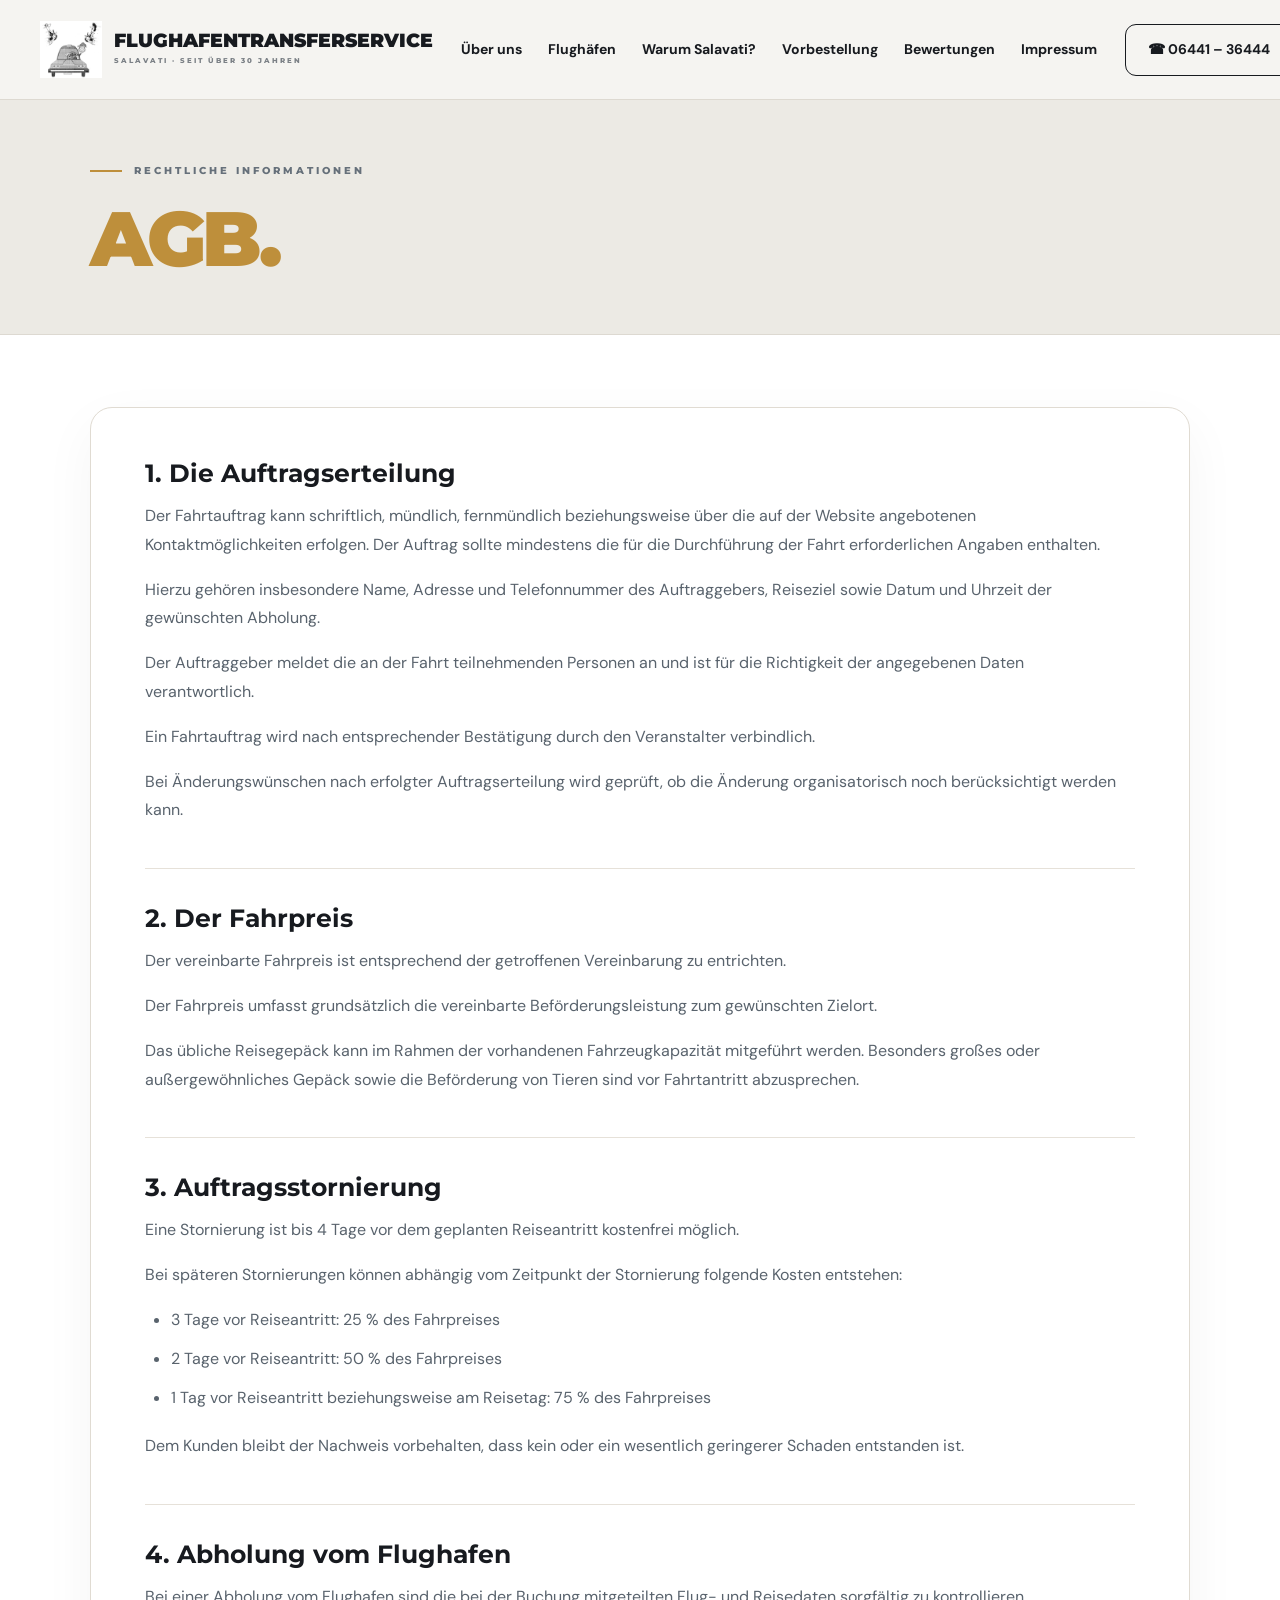
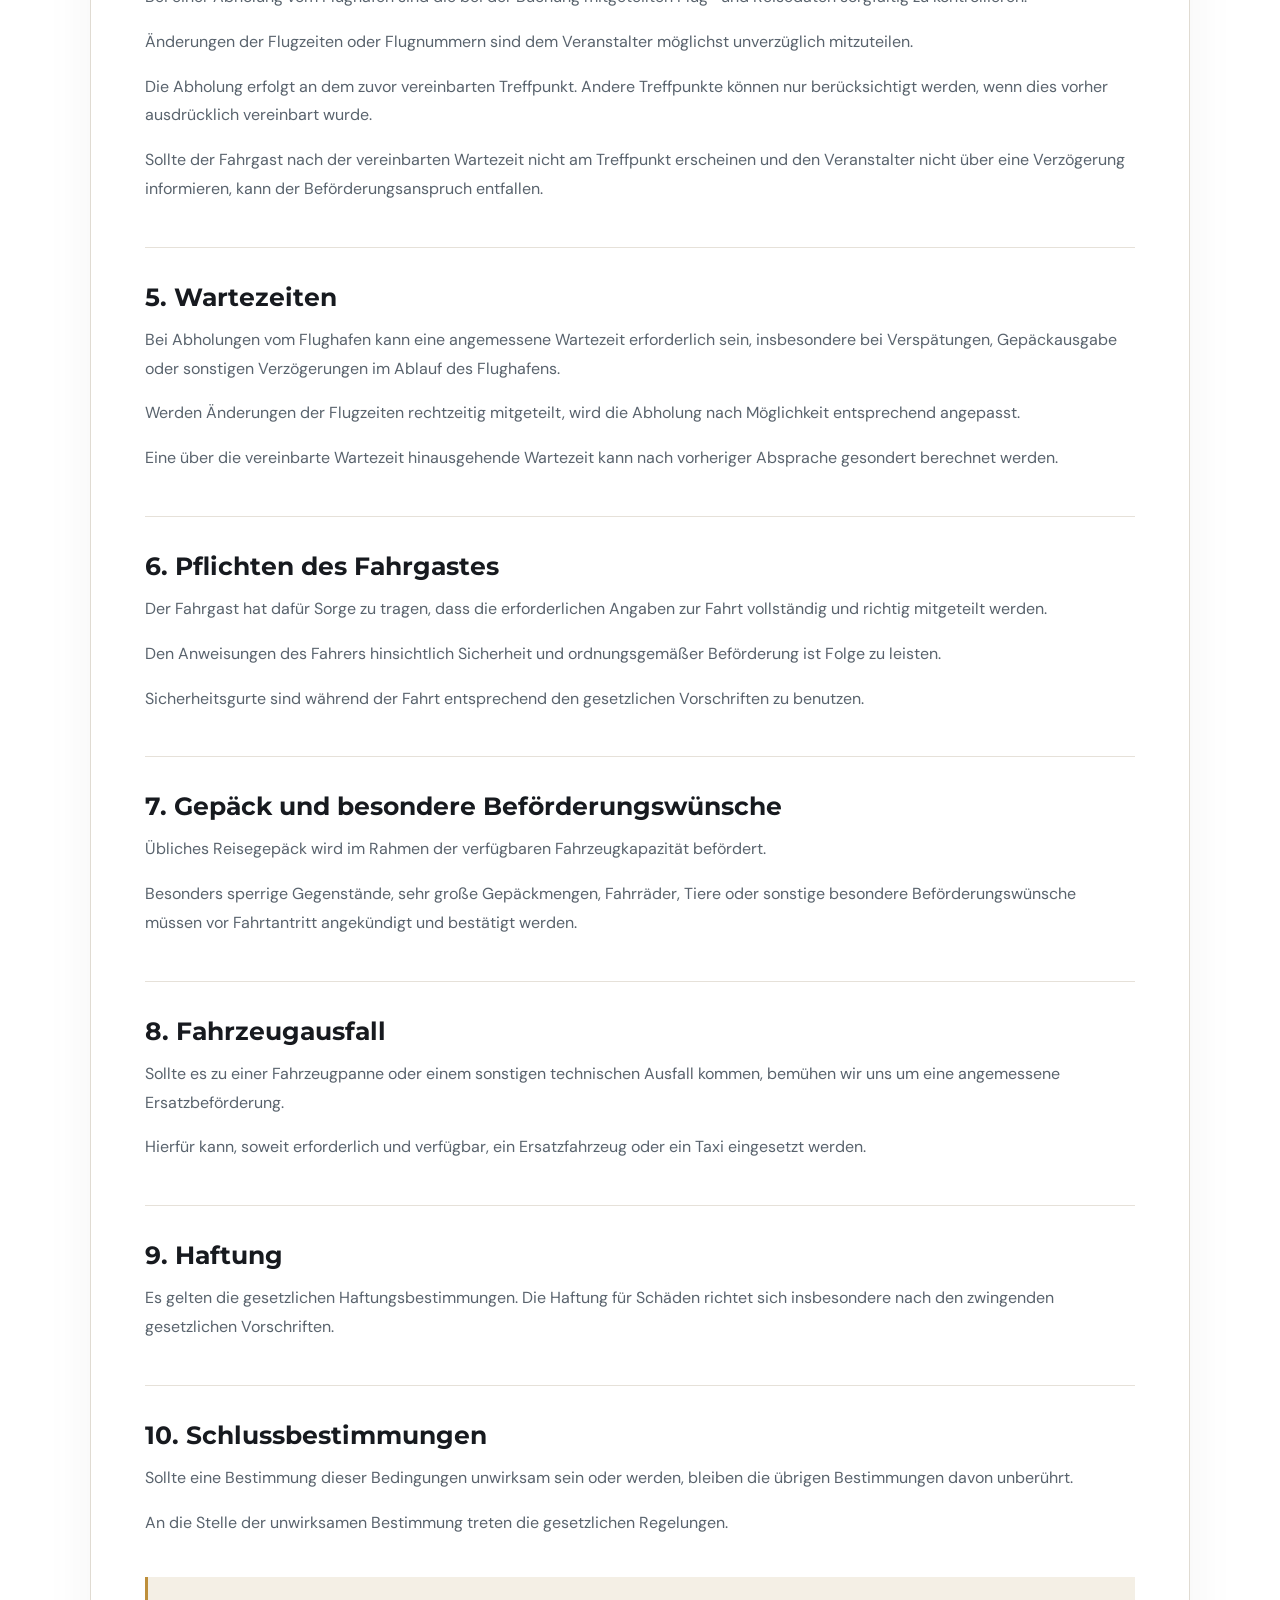
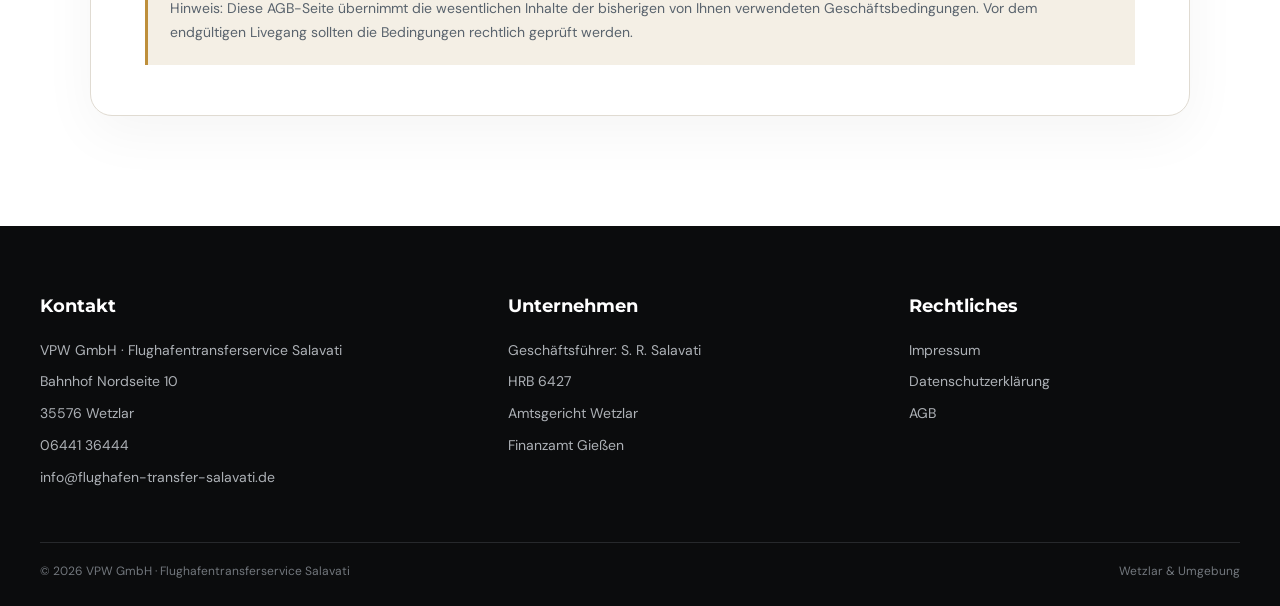
==== commit 2c748dc2: "Update agb.html" ====
--- a/agb.html
+++ b/agb.html
@@ -1,10 +1,11 @@
 <!DOCTYPE html>
 <html lang="de">
 <head>
+
     <meta charset="UTF-8">
     <meta name="viewport" content="width=device-width, initial-scale=1.0">
 
-    <title>AGB – Flughafentransfer Salavati</title>
+    <title>AGB – Flughafentransferservice Salavati</title>
 
     <link rel="preconnect" href="https://fonts.googleapis.com">
     <link rel="preconnect" href="https://fonts.gstatic.com" crossorigin>
@@ -19,8 +20,8 @@
         :root {
             --ink: #171a1f;
             --gold: #be8f3b;
+            --muted: #66707a;
             --bg: #f5f4f1;
-            --muted: #66707a;
             --line: #ddd9d1;
         }
 
@@ -39,8 +40,11 @@
 
         body {
             font-family: "DM Sans", Arial, sans-serif;
+
             background: var(--bg);
+
             color: var(--ink);
+
             line-height: 1.7;
         }
 
@@ -49,7 +53,7 @@
             text-decoration: none;
         }
 
-        /* ================= HEADER ================= */
+        /* HEADER */
 
         .site-header {
             width: 100%;
@@ -62,11 +66,13 @@
 
         .header-inner {
             width: min(1400px, calc(100% - 80px));
+
             height: 100%;
 
             margin: 0 auto;
 
             display: flex;
+
             align-items: center;
 
             gap: 28px;
@@ -74,10 +80,13 @@
 
         .brand {
             display: flex;
+
             align-items: center;
+
             gap: 12px;
 
             min-width: 315px;
+
             flex-shrink: 0;
         }
 
@@ -86,33 +95,32 @@
             height: 62px;
 
             object-fit: contain;
-            flex-shrink: 0;
-        }
-
-        .brand-text {
+        }
+
+        .brand-copy {
             display: flex;
             flex-direction: column;
         }
 
-        .brand-text strong {
+        .brand-copy strong {
             font-family: "Montserrat", Arial, sans-serif;
 
             font-size: 19px;
+
             line-height: .94;
 
             font-weight: 900;
 
-            letter-spacing: .3px;
-
             white-space: nowrap;
         }
 
-        .brand-text small {
+        .brand-copy span {
             margin-top: 6px;
 
             font-family: "Montserrat", Arial, sans-serif;
 
             font-size: 7px;
+
             font-weight: 800;
 
             letter-spacing: 2px;
@@ -124,8 +132,10 @@
             flex: 1;
 
             display: flex;
+
+            justify-content: center;
+
             align-items: center;
-            justify-content: center;
 
             gap: 26px;
 
@@ -134,9 +144,8 @@
 
         .main-nav a {
             font-size: 14px;
+
             font-weight: 700;
-
-            transition: color .2s ease;
         }
 
         .main-nav a:hover {
@@ -145,16 +154,21 @@
 
         .header-phone {
             min-height: 52px;
+
             padding: 0 22px;
 
             display: flex;
+
             align-items: center;
+
             justify-content: center;
 
             border: 1.5px solid var(--ink);
+
             border-radius: 11px;
 
             font-size: 14px;
+
             font-weight: 700;
 
             white-space: nowrap;
@@ -162,7 +176,9 @@
 
         .header-phone:hover {
             background: var(--ink);
+
             color: #fff;
+
             font-weight: 900;
         }
 
@@ -170,7 +186,7 @@
             display: none;
         }
 
-        /* ================= HERO ================= */
+        /* HERO */
 
         .legal-hero {
             background: #eceae4;
@@ -180,15 +196,17 @@
 
         .legal-container {
             width: min(1100px, calc(100% - 80px));
+
             margin: 0 auto;
         }
 
         .legal-hero-inner {
-            padding: 63px 0 57px;
+            padding: 62px 0 58px;
         }
 
         .eyebrow {
             display: flex;
+
             align-items: center;
 
             gap: 12px;
@@ -198,6 +216,7 @@
             font-family: "Montserrat", Arial, sans-serif;
 
             font-size: 10px;
+
             font-weight: 800;
 
             letter-spacing: 3px;
@@ -209,6 +228,7 @@
             content: "";
 
             width: 32px;
+
             height: 2px;
 
             background: var(--gold);
@@ -219,9 +239,9 @@
 
             font-family: "Montserrat", Arial, sans-serif;
 
-            font-size: clamp(56px, 6vw, 78px);
-
-            line-height: .96;
+            font-size: clamp(55px, 6vw, 78px);
+
+            line-height: .95;
 
             letter-spacing: -4px;
 
@@ -230,12 +250,12 @@
             color: var(--gold);
         }
 
-        /* ================= CONTENT ================= */
+        /* CONTENT */
 
         .legal-main {
             background: #fff;
 
-            padding: 70px 0 105px;
+            padding: 72px 0 110px;
         }
 
         .legal-card {
@@ -245,25 +265,26 @@
 
             padding: 50px 54px;
 
+            background: #fff;
+
             border: 1px solid #e0dbd2;
 
             border-radius: 22px;
 
-            background: #fff;
-
-            box-shadow:
-                0 18px 55px rgba(0,0,0,.045);
+            box-shadow: 0 18px 55px rgba(0,0,0,.045);
         }
 
         .legal-section {
+
             margin-top: 43px;
 
-            padding-top: 35px;
-
-            border-top: 1px solid #e7e2da;
+            padding-top: 34px;
+
+            border-top: 1px solid #e6e1d9;
         }
 
         .legal-section:first-child {
+
             margin-top: 0;
 
             padding-top: 0;
@@ -272,6 +293,7 @@
         }
 
         .legal-section h2 {
+
             margin: 0 0 14px;
 
             font-family: "Montserrat", Arial, sans-serif;
@@ -281,8 +303,28 @@
             line-height: 1.2;
         }
 
-        .legal-section p,
+        .legal-section p {
+
+            margin: 0 0 16px;
+
+            color: #59636d;
+
+            font-size: 16px;
+
+            line-height: 1.8;
+        }
+
+        .legal-section ul {
+
+            margin: 12px 0 20px;
+
+            padding-left: 26px;
+        }
+
         .legal-section li {
+
+            margin-bottom: 10px;
+
             color: #59636d;
 
             font-size: 16px;
@@ -290,21 +332,8 @@
             line-height: 1.8;
         }
 
-        .legal-section p {
-            margin: 0 0 16px;
-        }
-
-        .legal-section ul {
-            margin: 12px 0 18px;
-
-            padding-left: 26px;
-        }
-
-        .legal-section li {
-            margin-bottom: 9px;
-        }
-
         .legal-note {
+
             margin-top: 40px;
 
             padding: 20px 22px;
@@ -320,32 +349,32 @@
             line-height: 1.7;
         }
 
-        /* ================= FOOTER ================= */
+        /* FOOTER */
 
         .footer {
+
             background: #0b0c0d;
 
             color: #fff;
 
-            padding: 66px 0 25px;
+            padding: 65px 0 25px;
         }
 
         .footer-grid {
+
             width: min(1400px, calc(100% - 80px));
 
             margin: 0 auto;
 
             display: grid;
 
-            grid-template-columns:
-                1.2fr
-                1fr
-                1fr;
+            grid-template-columns: 1.2fr 1fr 1fr;
 
             gap: 70px;
         }
 
         .footer h3 {
+
             margin: 0 0 17px;
 
             font-family: "Montserrat", Arial, sans-serif;
@@ -354,6 +383,7 @@
         }
 
         .footer p {
+
             margin: 8px 0;
 
             color: #adb1b6;
@@ -362,14 +392,17 @@
         }
 
         .footer a {
+
             color: #adb1b6;
         }
 
         .footer a:hover {
+
             color: var(--gold);
         }
 
         .footer-bottom {
+
             width: min(1400px, calc(100% - 80px));
 
             margin: 44px auto 0;
@@ -389,15 +422,17 @@
             font-size: 12px;
         }
 
-        /* ================= MOBILE ================= */
-
-        @media (max-width: 850px) {
+        /* MOBILE */
+
+        @media (max-width:850px) {
 
             .site-header {
+
                 height: auto;
             }
 
             .header-inner {
+
                 width: calc(100% - 28px);
 
                 min-height: 70px;
@@ -408,32 +443,41 @@
             }
 
             .brand {
+
                 min-width: 0;
 
                 flex: 1;
             }
 
             .brand-logo {
+
                 width: 46px;
+
                 height: 46px;
             }
 
-            .brand-text strong {
+            .brand-copy strong {
+
                 font-size: 13px;
             }
 
-            .brand-text small {
+            .brand-copy span {
+
                 font-size: 5px;
+
                 letter-spacing: 1.2px;
             }
 
             .mobile-menu {
+
                 display: flex;
 
                 width: 42px;
+
                 height: 42px;
 
                 align-items: center;
+
                 justify-content: center;
 
                 border: 1px solid var(--line);
@@ -443,77 +487,98 @@
                 background: #fff;
 
                 font-size: 20px;
+
+                cursor: pointer;
             }
 
             .main-nav {
+
                 display: none;
 
+                order: 5;
+
                 flex: 0 0 100%;
 
+                width: 100%;
+
                 flex-direction: column;
 
+                gap: 0;
+
                 align-items: stretch;
-
-                gap: 0;
             }
 
             .main-nav.open {
+
                 display: flex;
             }
 
             .main-nav a {
+
                 padding: 12px 4px;
 
                 border-top: 1px solid var(--line);
+
+                font-size: 14px;
             }
 
             .header-phone {
+
                 display: none;
             }
 
             .legal-container,
             .legal-card {
+
                 width: calc(100% - 28px);
             }
 
             .legal-hero-inner {
-                padding: 44px 0 40px;
+
+                padding: 43px 0 40px;
             }
 
             .legal-title {
-                font-size: 45px;
+
+                font-size: 44px;
 
                 letter-spacing: -2.5px;
             }
 
             .legal-main {
-                padding: 43px 0 68px;
+
+                padding: 43px 0 70px;
             }
 
             .legal-card {
-                padding: 28px 20px;
+
+                padding: 27px 20px;
 
                 border-radius: 18px;
             }
 
             .legal-section {
+
                 margin-top: 36px;
 
                 padding-top: 28px;
             }
 
             .legal-section h2 {
+
                 font-size: 21px;
             }
 
             .legal-section p,
             .legal-section li {
+
                 font-size: 15px;
 
                 line-height: 1.75;
             }
 
             .footer-grid {
+
                 width: calc(100% - 28px);
 
                 grid-template-columns: 1fr;
@@ -522,30 +587,40 @@
             }
 
             .footer-bottom {
+
                 width: calc(100% - 28px);
 
                 flex-direction: column;
-
-                gap: 7px;
-            }
-        }
-
-        @media (max-width: 520px) {
+            }
+
+        }
+
+        @media (max-width:520px) {
 
             .brand-logo {
+
                 width: 42px;
+
                 height: 42px;
             }
 
-            .brand-text strong {
+            .brand-copy strong {
+
                 font-size: 11.5px;
             }
 
+            .brand-copy span {
+
+                font-size: 4.2px;
+            }
+
             .legal-title {
-                font-size: 40px;
+
+                font-size: 38px;
             }
 
             .legal-card {
+
                 padding: 22px 16px;
             }
 
@@ -557,28 +632,27 @@
 
 <body>
 
-
 <header class="site-header">
 
     <div class="header-inner">
 
-
         <a href="index.html" class="brand">
 
             <img
+                class="brand-logo"
                 src="./Logo Flughafentransfer.png"
                 alt="Flughafentransfer Salavati"
-                class="brand-logo"
             >
 
-            <div class="brand-text">
-
-                <strong>FLUGHAFENTRANSFER</strong>
-                <strong>SALAVATI</strong>
-
-                <small>
-                    SEIT ÜBER 30 JAHREN
-                </small>
+            <div class="brand-copy">
+
+                <strong>
+                    FLUGHAFENTRANSFERSERVICE
+                </strong>
+
+                <span>
+                    SALAVATI · SEIT ÜBER 30 JAHREN
+                </span>
 
             </div>
 
@@ -631,7 +705,6 @@
             ☎ 06441 – 36444
         </a>
 
-
     </div>
 
 </header>
@@ -646,7 +719,7 @@
         </div>
 
         <h1 class="legal-title">
-            Unsere AGB.
+            AGB.
         </h1>
 
     </div>
@@ -667,40 +740,33 @@
 
             <p>
                 Der Fahrtauftrag kann schriftlich, mündlich,
-                fernmündlich bzw. per Fax erfolgen. Dieser muss
-                mindestens die folgenden Daten enthalten: den Namen,
-                die Adresse und die Telefonnummer des Auftraggebers,
-                das Reiseziel sowie Datum und Uhrzeit der Abholung
-                durch den Veranstalter.
-            </p>
-
-            <p>
-                Der Auftraggeber meldet hierbei auch alle an der Fahrt
-                teilnehmenden Personen an, wobei er für die Teilnahme
-                dieser genannten Personen verantwortlich ist und für
-                diese wie für seine eigene Teilnahmeverpflichtung
-                einsteht.
-            </p>
-
-            <p>
-                Durch den Zahlungsdienst wird der Auftrag schriftlich
-                oder fernmündlich bestätigt und ist damit verbindlich.
-            </p>
-
-            <p>
-                Bei vom Auftraggeber gewünschten Umbuchungen, die
-                weniger als 2 Tage vor dem Reiseantritt liegen,
-                behalten wir uns das Recht vor, den Auftrag von
-                unserer Seite aus zu stornieren, wenn es uns
-                organisatorisch nicht möglich ist, die Änderungen
-                aufgrund der Fahrzeugauslastung zu berücksichtigen.
-            </p>
-
-            <p>
-                Die Reisebüros treten im Zusammenhang mit der
-                Auftragserteilung nur als Vermittler auf und
-                übernehmen deshalb auch keinerlei
-                Gewährleistungsverpflichtungen.
+                fernmündlich beziehungsweise über die auf der
+                Website angebotenen Kontaktmöglichkeiten erfolgen.
+                Der Auftrag sollte mindestens die für die Durchführung
+                der Fahrt erforderlichen Angaben enthalten.
+            </p>
+
+            <p>
+                Hierzu gehören insbesondere Name, Adresse und
+                Telefonnummer des Auftraggebers, Reiseziel sowie
+                Datum und Uhrzeit der gewünschten Abholung.
+            </p>
+
+            <p>
+                Der Auftraggeber meldet die an der Fahrt
+                teilnehmenden Personen an und ist für die Richtigkeit
+                der angegebenen Daten verantwortlich.
+            </p>
+
+            <p>
+                Ein Fahrtauftrag wird nach entsprechender Bestätigung
+                durch den Veranstalter verbindlich.
+            </p>
+
+            <p>
+                Bei Änderungswünschen nach erfolgter Auftragserteilung
+                wird geprüft, ob die Änderung organisatorisch noch
+                berücksichtigt werden kann.
             </p>
 
         </section>
@@ -713,28 +779,20 @@
             </h2>
 
             <p>
-                Der Fahrpreis ist bei der Ankunft am Flughafen bzw.
-                entsprechend bei einer Abholung vom Flughafen am
-                gewünschten Zielort in voller Höhe zu entrichten.
-            </p>
-
-            <p>
-                Im Ausnahmefall kann mit dem Veranstalter auch eine
-                andere Zahlungsweise, zum Beispiel per Überweisung
-                oder Scheck, vereinbart werden.
-            </p>
-
-            <p>
-                Der Fahrpreis beinhaltet die Fahrt zum gewünschten
-                Zielort inklusive Beförderung des üblichen Reisegepäcks
-                sowie eine Unfallversicherung der Fahrgäste und eine
-                Reisegepäckversicherung.
-            </p>
-
-            <p>
-                Besonders große Gepäckstücke oder mitgenommene Tiere
-                bedürfen der ausdrücklichen Zustimmung des Veranstalters
-                und werden unter Umständen extra berechnet.
+                Der vereinbarte Fahrpreis ist entsprechend der
+                getroffenen Vereinbarung zu entrichten.
+            </p>
+
+            <p>
+                Der Fahrpreis umfasst grundsätzlich die vereinbarte
+                Beförderungsleistung zum gewünschten Zielort.
+            </p>
+
+            <p>
+                Das übliche Reisegepäck kann im Rahmen der vorhandenen
+                Fahrzeugkapazität mitgeführt werden. Besonders großes
+                oder außergewöhnliches Gepäck sowie die Beförderung
+                von Tieren sind vor Fahrtantritt abzusprechen.
             </p>
 
         </section>
@@ -743,20 +801,40 @@
         <section class="legal-section">
 
             <h2>
-                3. Die Auftragsstornierung
+                3. Auftragsstornierung
             </h2>
 
             <p>
-                Die Stornierung des Fahrtauftrages kann durch den
-                Auftraggeber bis 4 Tage vor Antritt der Reise
-                kostenfrei erfolgen.
-            </p>
-
-            <p>
-                Wird die Fahrt 3 Tage vor Reiseantritt storniert,
-                so berechnen wir 25 % des Fahrpreises, entsprechend
-                bei 2 Tagen 50 % und einen Tag vor der Reise bzw.
-                am Reisetag selbst 75 % des Fahrpreises.
+                Eine Stornierung ist bis 4 Tage vor dem geplanten
+                Reiseantritt kostenfrei möglich.
+            </p>
+
+            <p>
+                Bei späteren Stornierungen können abhängig vom
+                Zeitpunkt der Stornierung folgende Kosten entstehen:
+            </p>
+
+            <ul>
+
+                <li>
+                    3 Tage vor Reiseantritt: 25 % des Fahrpreises
+                </li>
+
+                <li>
+                    2 Tage vor Reiseantritt: 50 % des Fahrpreises
+                </li>
+
+                <li>
+                    1 Tag vor Reiseantritt beziehungsweise am Reisetag:
+                    75 % des Fahrpreises
+                </li>
+
+            </ul>
+
+            <p>
+                Dem Kunden bleibt der Nachweis vorbehalten, dass
+                kein oder ein wesentlich geringerer Schaden entstanden
+                ist.
             </p>
 
         </section>
@@ -765,46 +843,31 @@
         <section class="legal-section">
 
             <h2>
-                4. Die Abholung vom Flughafen Frankfurt/Main
+                4. Abholung vom Flughafen
             </h2>
 
             <p>
-                Wird vom Fahrgast eine Abholung vom Flughafen
-                gewünscht, so hat er nach Überprüfung die Richtigkeit
-                der angegebenen Flugdaten zu bestätigen.
-            </p>
-
-            <p>
-                Es wird ein Merkblatt ausgehändigt, das die für die
-                Fahrer des Veranstalters verbindlichen Treffpunkte
-                enthält.
-            </p>
-
-            <p>
-                Andere als die dort vermerkten Treffpunkte sind nicht
-                möglich und können deshalb nicht verbindlich mit den
-                Fahrern abgesprochen werden.
-            </p>
-
-            <p>
-                Fahrgäste, die nicht innerhalb der Wartezeit zum
-                Treffpunkt kommen oder falsche Rückflugdaten angegeben
-                haben, besitzen keinen Anspruch auf Beförderung.
-            </p>
-
-            <p>
-                Flugänderungen sind unmittelbar nach Kenntnisnahme
-                durch den Fahrgast dem Veranstalter telefonisch oder
-                per Fax vor Antritt des Rückflugs mitzuteilen.
-            </p>
-
-            <p>
-                <strong>Treffpunkte in Frankfurt:</strong>
-            </p>
-
-            <p>
-                Terminal 1 – Ankunftshalle B, Meeting Point<br>
-                Terminal 2 – Ankunftshalle D/E, Meeting Point
+                Bei einer Abholung vom Flughafen sind die bei der
+                Buchung mitgeteilten Flug- und Reisedaten sorgfältig
+                zu kontrollieren.
+            </p>
+
+            <p>
+                Änderungen der Flugzeiten oder Flugnummern sind dem
+                Veranstalter möglichst unverzüglich mitzuteilen.
+            </p>
+
+            <p>
+                Die Abholung erfolgt an dem zuvor vereinbarten
+                Treffpunkt. Andere Treffpunkte können nur berücksichtigt
+                werden, wenn dies vorher ausdrücklich vereinbart wurde.
+            </p>
+
+            <p>
+                Sollte der Fahrgast nach der vereinbarten Wartezeit
+                nicht am Treffpunkt erscheinen und den Veranstalter
+                nicht über eine Verzögerung informieren, kann der
+                Beförderungsanspruch entfallen.
             </p>
 
         </section>
@@ -817,38 +880,134 @@
             </h2>
 
             <p>
-                Trifft der Fahrgast nicht bis spätestens 1 Stunde
-                nach der Landung am vereinbarten Meeting Point ein
-                oder hat dieser dem wartenden Fahrer bzw. dem
-                Veranstalter eine eventuelle Verzögerung nicht
-                mitgeteilt, so erlischt sein Anspruch auf Beförderung.
-            </p>
-
-            <p>
-                Ebenso hat der Fahrgast eine eventuelle Wartezeit
-                von 1 Stunde bis zur Abholung zu akzeptieren.
-            </p>
-
-            <p>
-                Sollte dann – trotz telefonischer Rückfrage beim
-                Veranstalter – kein Fahrer eintreffen, übernimmt der
-                Veranstalter die Mehrkosten der Heimfahrt.
-            </p>
-
-            <p>
-                Außerdem werden die Fahrgäste bei einer Fahrzeugpanne
-                auf Kosten des Veranstalters mit einem Taxi oder
-                Ersatzfahrzeug weiterbefördert.
+                Bei Abholungen vom Flughafen kann eine angemessene
+                Wartezeit erforderlich sein, insbesondere bei
+                Verspätungen, Gepäckausgabe oder sonstigen
+                Verzögerungen im Ablauf des Flughafens.
+            </p>
+
+            <p>
+                Werden Änderungen der Flugzeiten rechtzeitig
+                mitgeteilt, wird die Abholung nach Möglichkeit
+                entsprechend angepasst.
+            </p>
+
+            <p>
+                Eine über die vereinbarte Wartezeit hinausgehende
+                Wartezeit kann nach vorheriger Absprache gesondert
+                berechnet werden.
             </p>
 
         </section>
 
 
+        <section class="legal-section">
+
+            <h2>
+                6. Pflichten des Fahrgastes
+            </h2>
+
+            <p>
+                Der Fahrgast hat dafür Sorge zu tragen, dass die
+                erforderlichen Angaben zur Fahrt vollständig und
+                richtig mitgeteilt werden.
+            </p>
+
+            <p>
+                Den Anweisungen des Fahrers hinsichtlich Sicherheit
+                und ordnungsgemäßer Beförderung ist Folge zu leisten.
+            </p>
+
+            <p>
+                Sicherheitsgurte sind während der Fahrt entsprechend
+                den gesetzlichen Vorschriften zu benutzen.
+            </p>
+
+        </section>
+
+
+        <section class="legal-section">
+
+            <h2>
+                7. Gepäck und besondere Beförderungswünsche
+            </h2>
+
+            <p>
+                Übliches Reisegepäck wird im Rahmen der verfügbaren
+                Fahrzeugkapazität befördert.
+            </p>
+
+            <p>
+                Besonders sperrige Gegenstände, sehr große
+                Gepäckmengen, Fahrräder, Tiere oder sonstige
+                besondere Beförderungswünsche müssen vor Fahrtantritt
+                angekündigt und bestätigt werden.
+            </p>
+
+        </section>
+
+
+        <section class="legal-section">
+
+            <h2>
+                8. Fahrzeugausfall
+            </h2>
+
+            <p>
+                Sollte es zu einer Fahrzeugpanne oder einem sonstigen
+                technischen Ausfall kommen, bemühen wir uns um eine
+                angemessene Ersatzbeförderung.
+            </p>
+
+            <p>
+                Hierfür kann, soweit erforderlich und verfügbar,
+                ein Ersatzfahrzeug oder ein Taxi eingesetzt werden.
+            </p>
+
+        </section>
+
+
+        <section class="legal-section">
+
+            <h2>
+                9. Haftung
+            </h2>
+
+            <p>
+                Es gelten die gesetzlichen Haftungsbestimmungen.
+                Die Haftung für Schäden richtet sich insbesondere
+                nach den zwingenden gesetzlichen Vorschriften.
+            </p>
+
+        </section>
+
+
+        <section class="legal-section">
+
+            <h2>
+                10. Schlussbestimmungen
+            </h2>
+
+            <p>
+                Sollte eine Bestimmung dieser Bedingungen unwirksam
+                sein oder werden, bleiben die übrigen Bestimmungen
+                davon unberührt.
+            </p>
+
+            <p>
+                An die Stelle der unwirksamen Bestimmung treten die
+                gesetzlichen Regelungen.
+            </p>
+
+        </section>
+
+
         <div class="legal-note">
 
-            Die vorstehenden Bedingungen entsprechen dem von Ihnen
-            bereitgestellten bisherigen AGB-Inhalt. Gesetzlich
-            zwingende Rechte bleiben unberührt.
+            Hinweis: Diese AGB-Seite übernimmt die wesentlichen
+            Inhalte der bisherigen von Ihnen verwendeten
+            Geschäftsbedingungen. Vor dem endgültigen Livegang
+            sollten die Bedingungen rechtlich geprüft werden.
 
         </div>
 
@@ -885,8 +1044,8 @@
             </p>
 
             <p>
-                <a href="mailto:medicar.prinz@gmail.com">
-                    medicar.prinz@gmail.com
+                <a href="mailto:info@flughafen-transfer-salavati.de">
+                    info@flughafen-transfer-salavati.de
                 </a>
             </p>
 
@@ -954,28 +1113,17 @@
 
 <script>
 
-document.addEventListener("DOMContentLoaded", function () {
-
-    const menu =
-        document.getElementById("mobileMenu");
-
-    const nav =
-        document.getElementById("mainNav");
-
-    if (menu && nav) {
-
-        menu.addEventListener("click", function () {
-
-            nav.classList.toggle("open");
-
-        });
-
-    }
-
-});
+document
+    .getElementById("mobileMenu")
+    .addEventListener("click", function () {
+
+        document
+            .getElementById("mainNav")
+            .classList.toggle("open");
+
+    });
 
 </script>
-
 
 </body>
 </html>
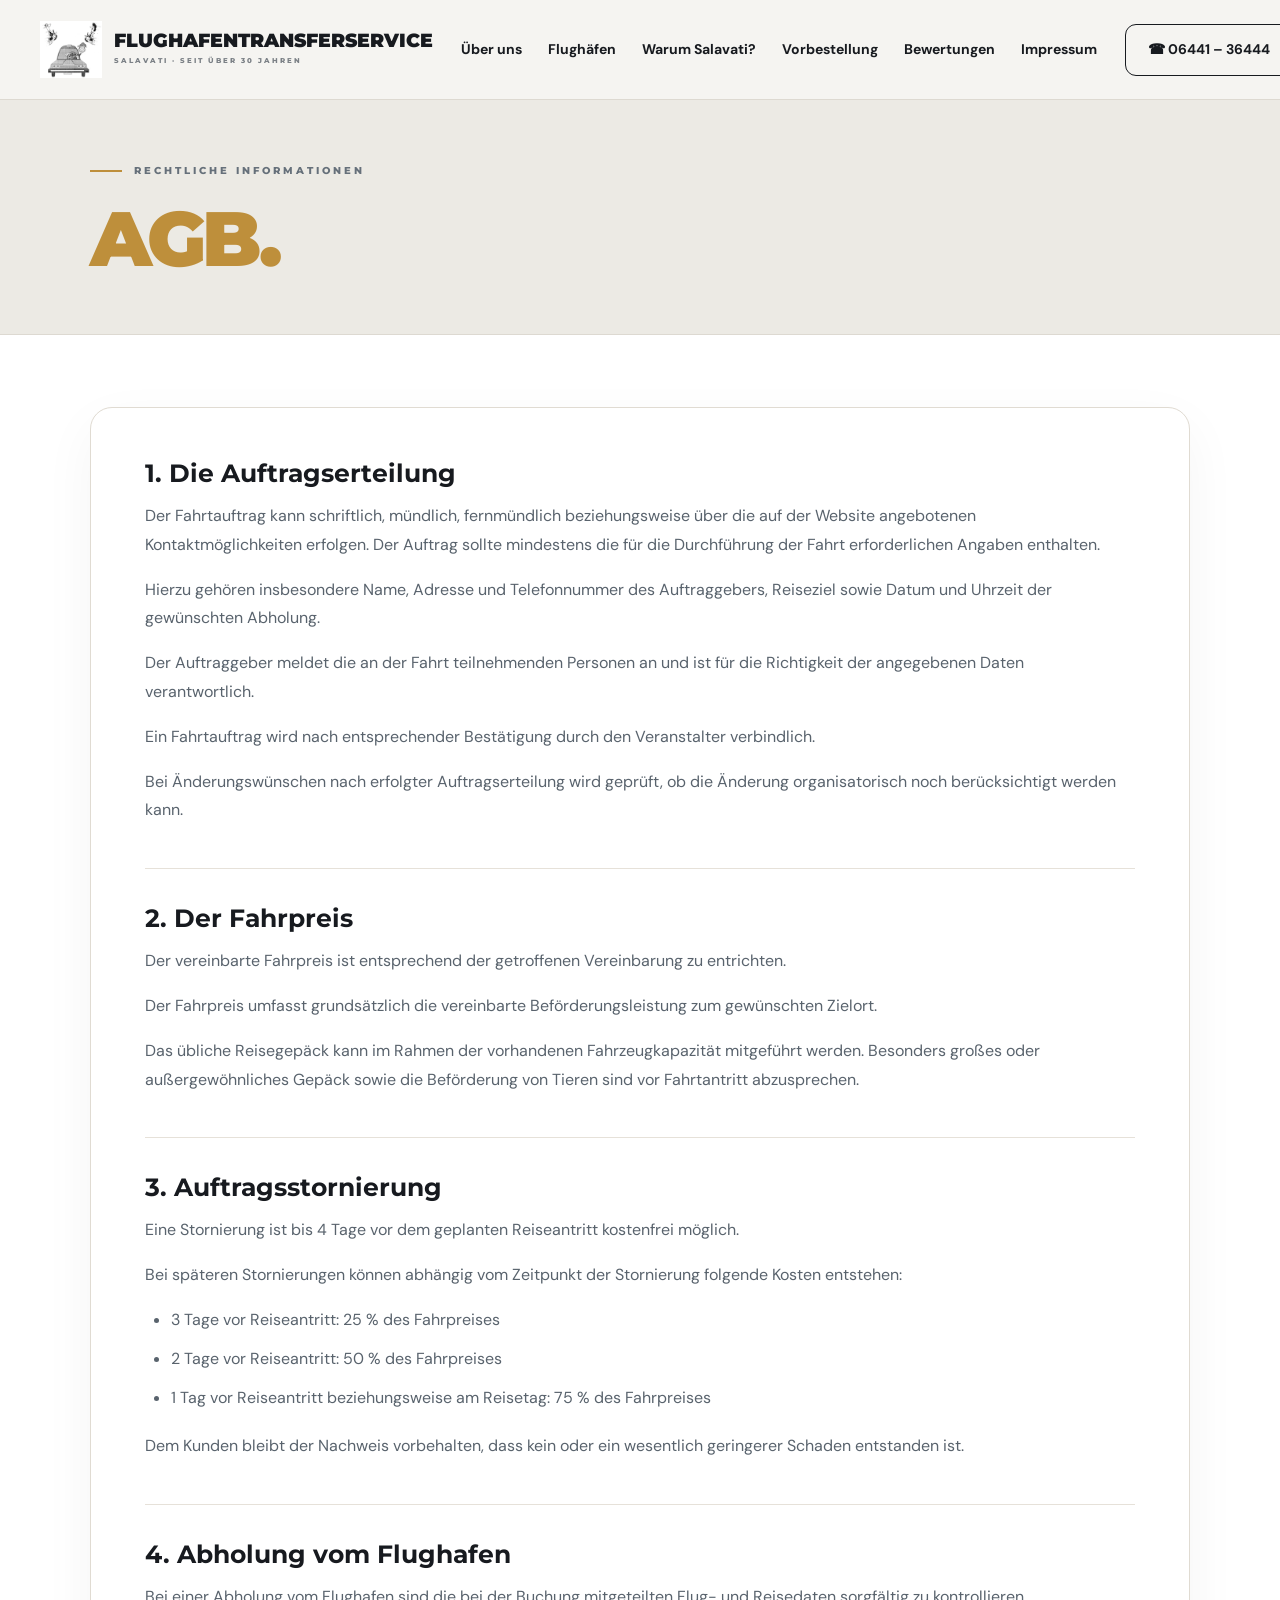
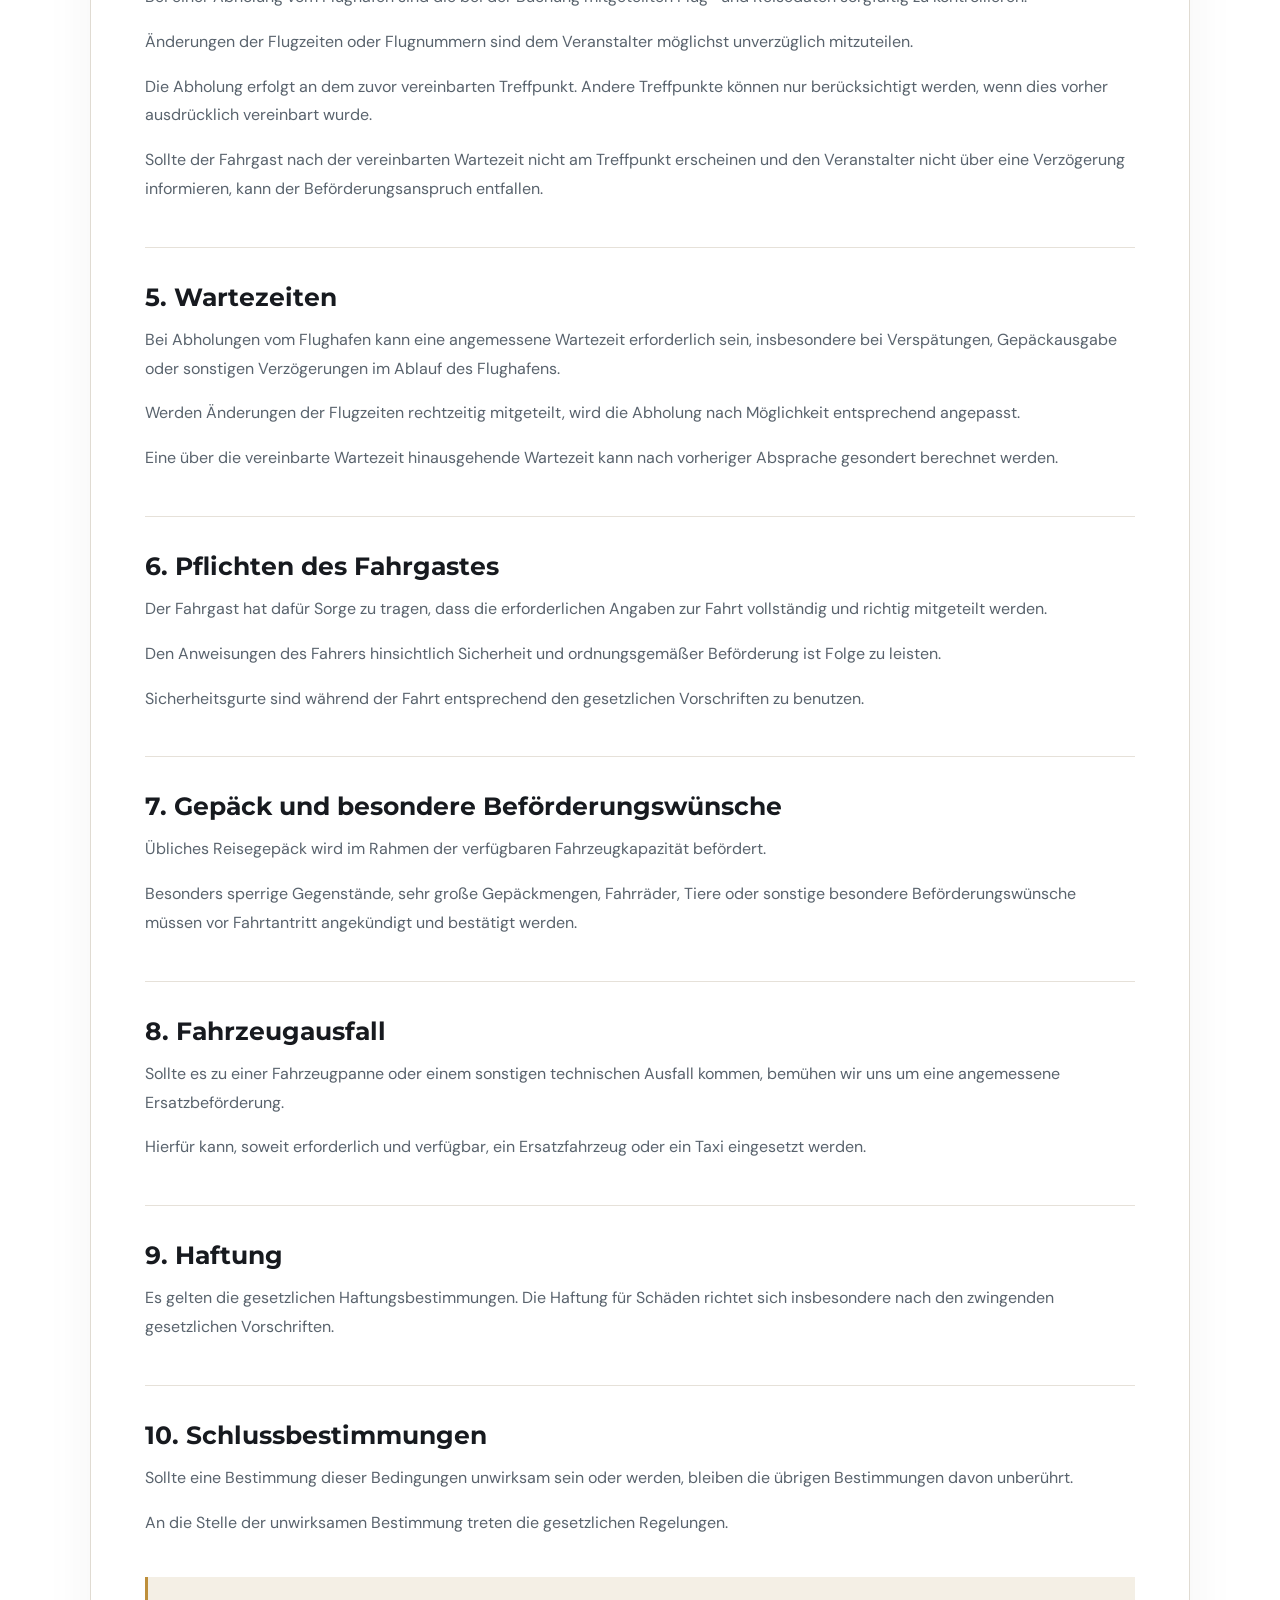
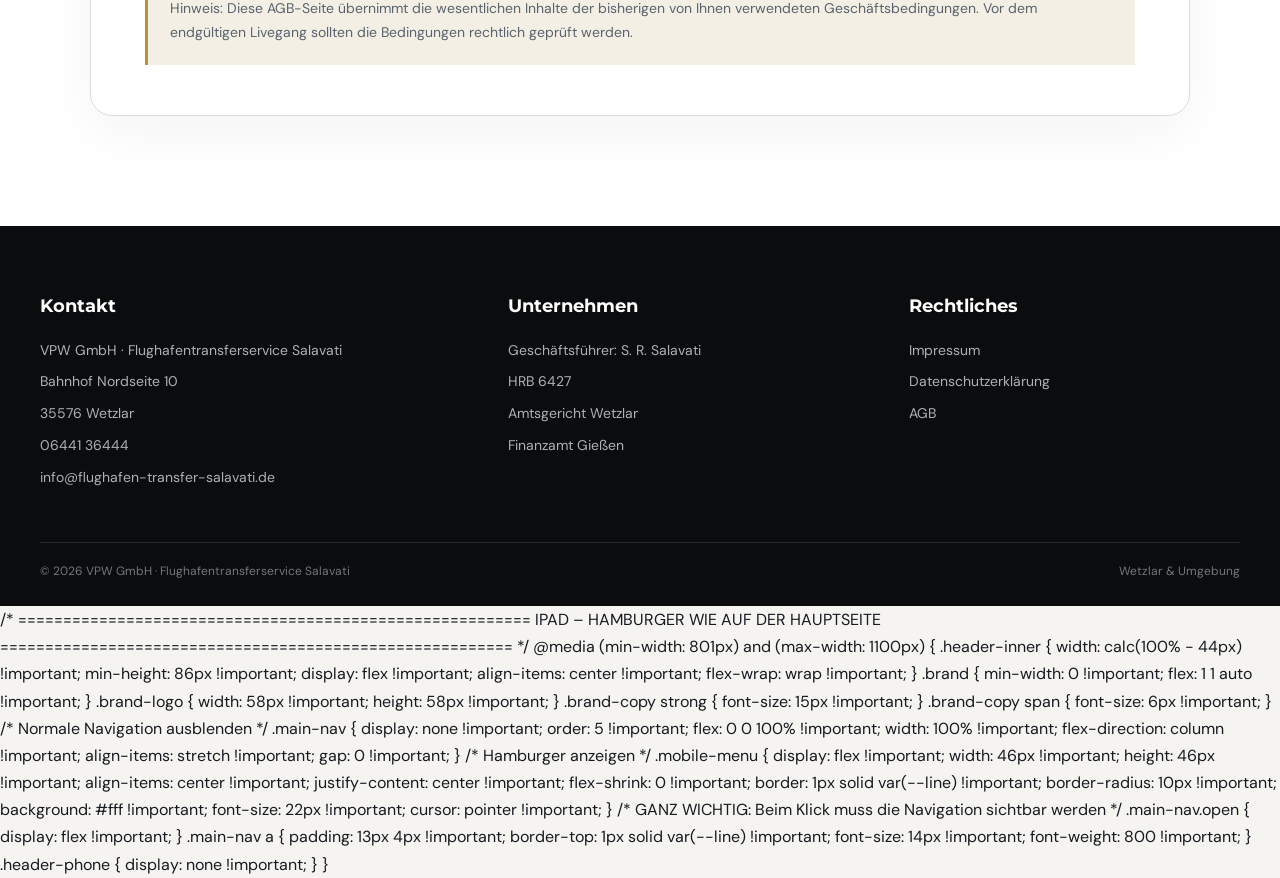
==== commit 84955b3f: "Add responsive styles for iPad hamburger menu" ====
--- a/agb.html
+++ b/agb.html
@@ -1127,3 +1127,91 @@
 
 </body>
 </html>
+/* =========================================================
+   IPAD – HAMBURGER WIE AUF DER HAUPTSEITE
+========================================================= */
+
+@media (min-width: 801px) and (max-width: 1100px) {
+
+    .header-inner {
+        width: calc(100% - 44px) !important;
+        min-height: 86px !important;
+
+        display: flex !important;
+        align-items: center !important;
+        flex-wrap: wrap !important;
+    }
+
+    .brand {
+        min-width: 0 !important;
+        flex: 1 1 auto !important;
+    }
+
+    .brand-logo {
+        width: 58px !important;
+        height: 58px !important;
+    }
+
+    .brand-copy strong {
+        font-size: 15px !important;
+    }
+
+    .brand-copy span {
+        font-size: 6px !important;
+    }
+
+    /* Normale Navigation ausblenden */
+    .main-nav {
+        display: none !important;
+
+        order: 5 !important;
+        flex: 0 0 100% !important;
+
+        width: 100% !important;
+
+        flex-direction: column !important;
+        align-items: stretch !important;
+
+        gap: 0 !important;
+    }
+
+    /* Hamburger anzeigen */
+    .mobile-menu {
+        display: flex !important;
+
+        width: 46px !important;
+        height: 46px !important;
+
+        align-items: center !important;
+        justify-content: center !important;
+
+        flex-shrink: 0 !important;
+
+        border: 1px solid var(--line) !important;
+        border-radius: 10px !important;
+
+        background: #fff !important;
+
+        font-size: 22px !important;
+        cursor: pointer !important;
+    }
+
+    /* GANZ WICHTIG:
+       Beim Klick muss die Navigation sichtbar werden */
+    .main-nav.open {
+        display: flex !important;
+    }
+
+    .main-nav a {
+        padding: 13px 4px !important;
+
+        border-top: 1px solid var(--line) !important;
+
+        font-size: 14px !important;
+        font-weight: 800 !important;
+    }
+
+    .header-phone {
+        display: none !important;
+    }
+}
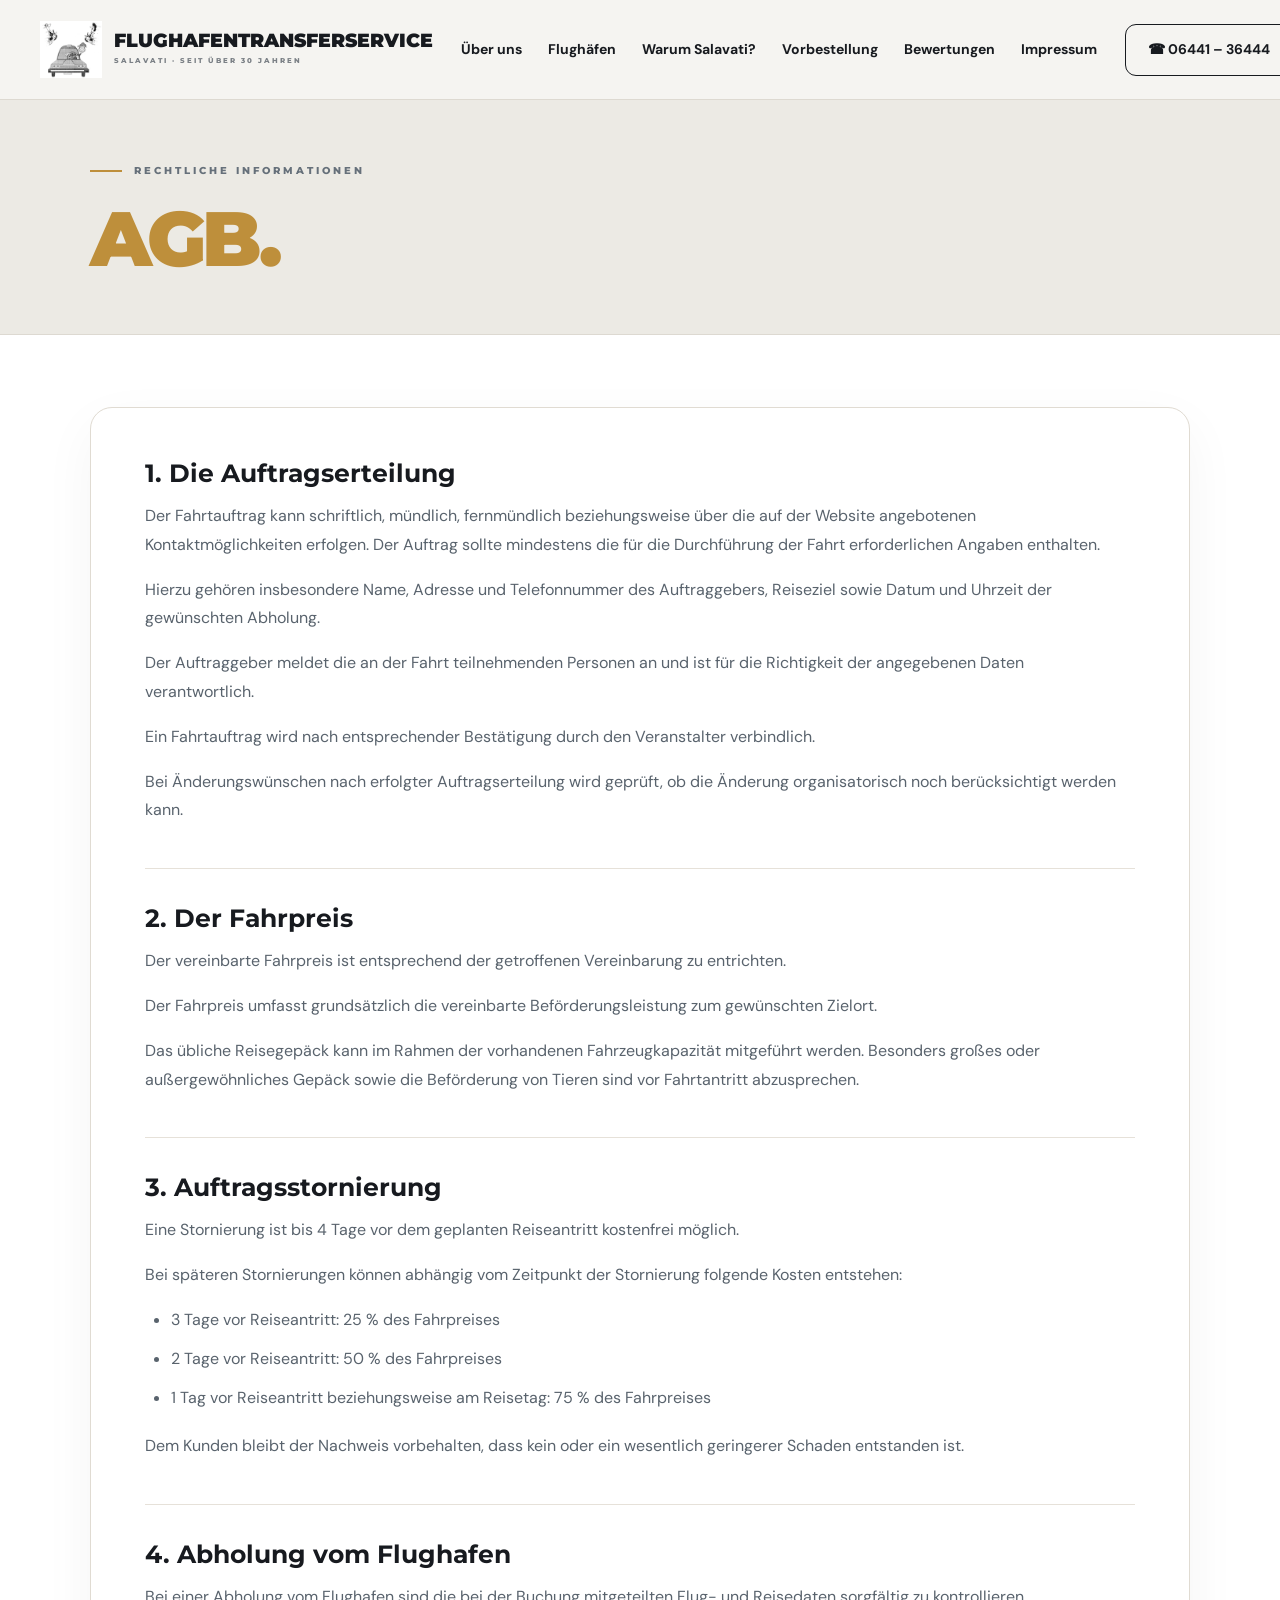
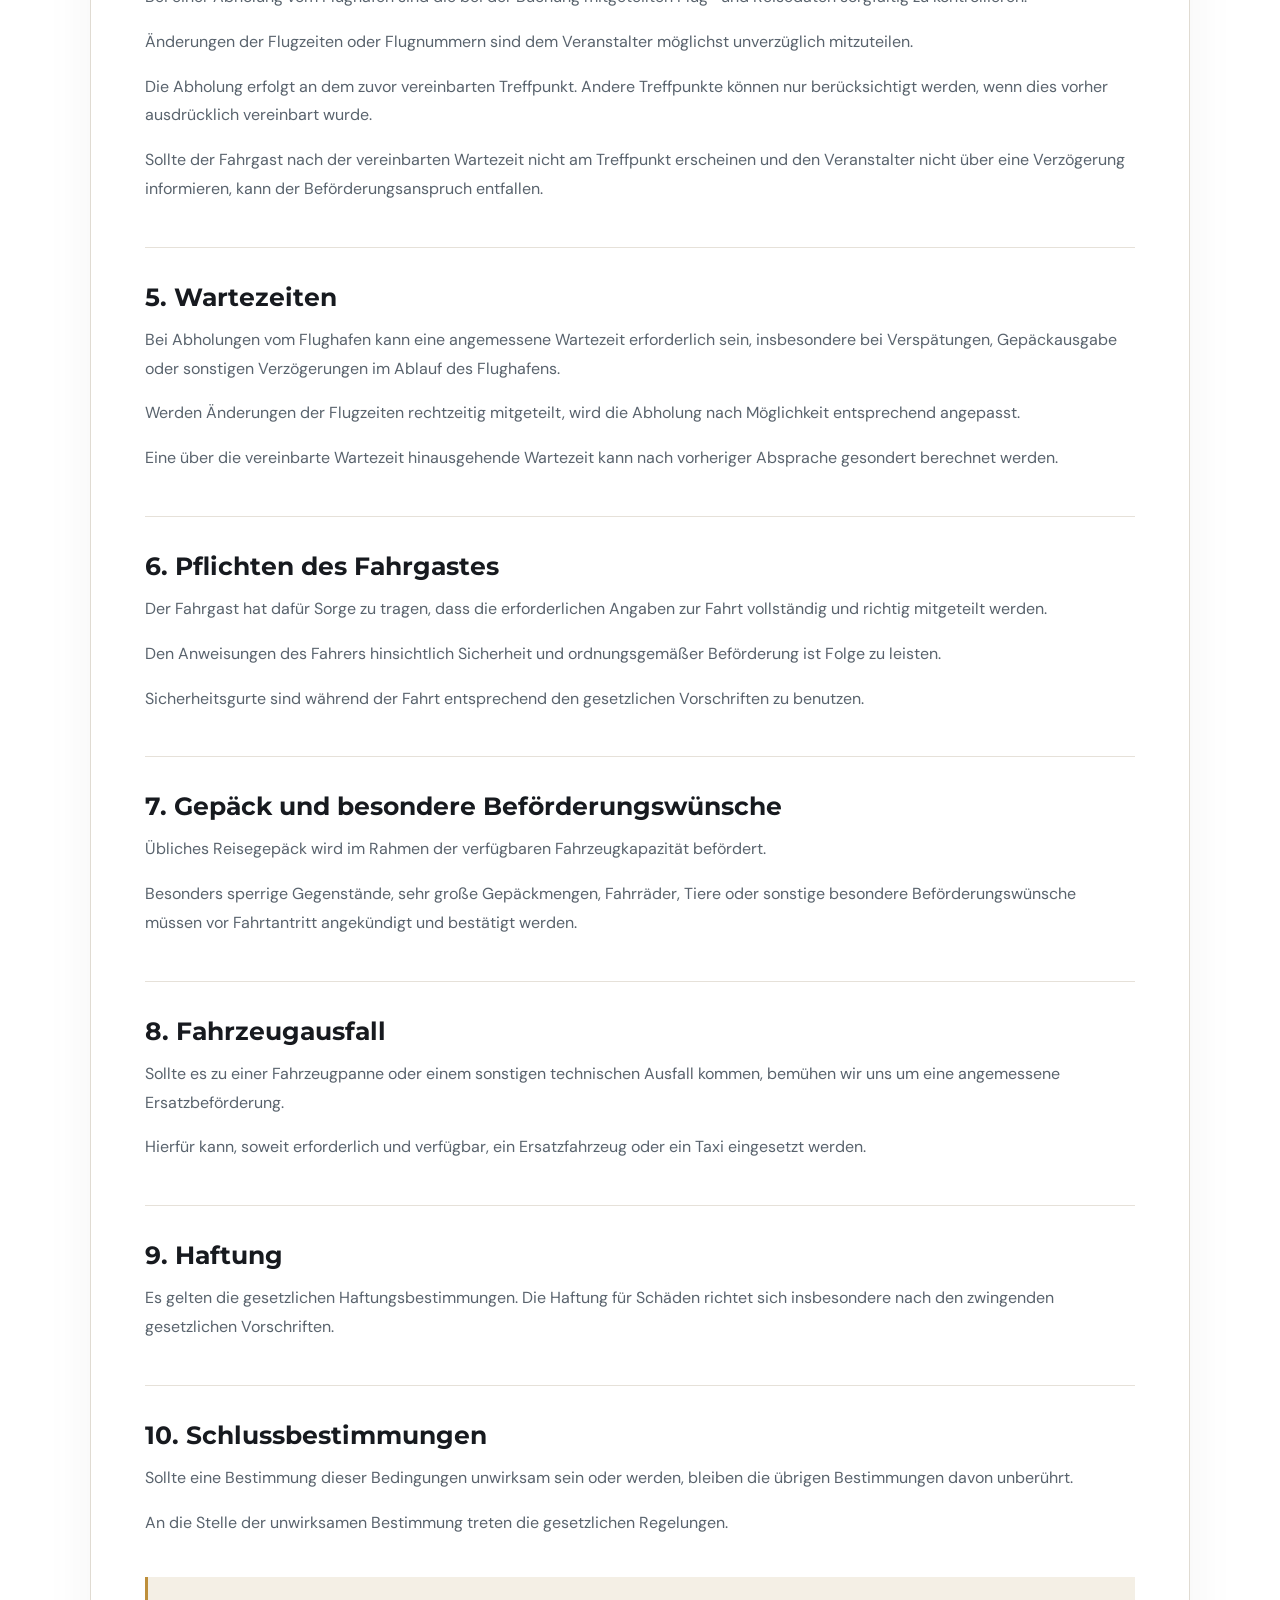
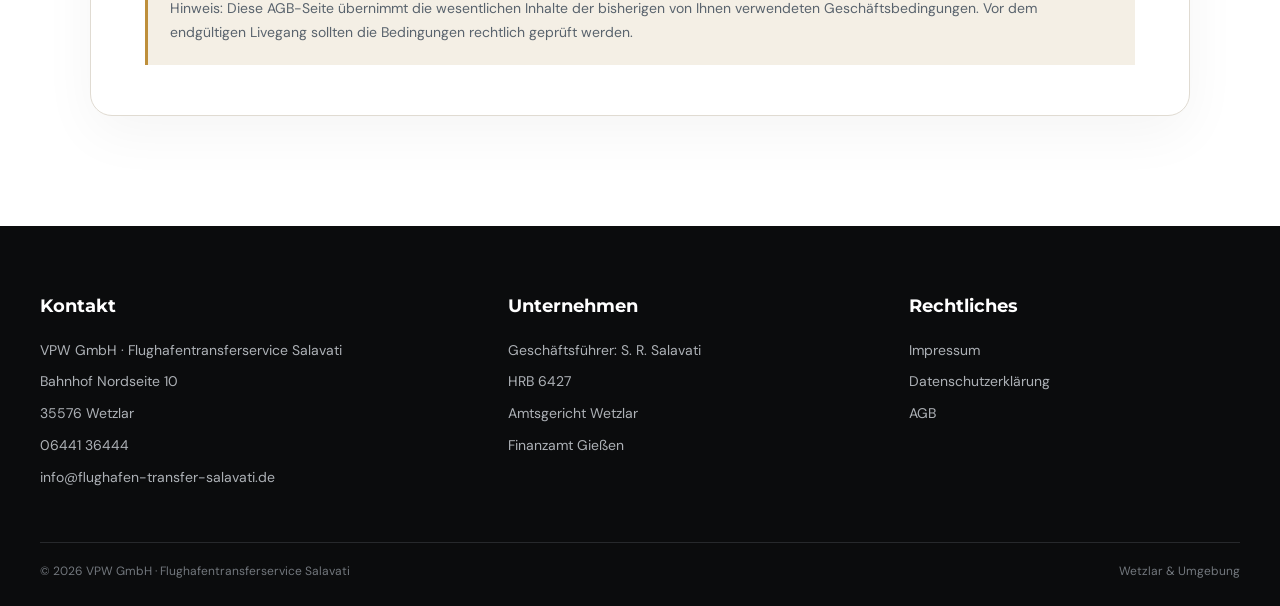
==== commit 674116d6: "Update agb.html" ====
--- a/agb.html
+++ b/agb.html
@@ -424,7 +424,7 @@
 
         /* MOBILE */
 
-        @media (max-width:850px) {
+        @media (max-width:1150px) {
 
             .site-header {
 
@@ -1127,91 +1127,3 @@
 
 </body>
 </html>
-/* =========================================================
-   IPAD – HAMBURGER WIE AUF DER HAUPTSEITE
-========================================================= */
-
-@media (min-width: 801px) and (max-width: 1100px) {
-
-    .header-inner {
-        width: calc(100% - 44px) !important;
-        min-height: 86px !important;
-
-        display: flex !important;
-        align-items: center !important;
-        flex-wrap: wrap !important;
-    }
-
-    .brand {
-        min-width: 0 !important;
-        flex: 1 1 auto !important;
-    }
-
-    .brand-logo {
-        width: 58px !important;
-        height: 58px !important;
-    }
-
-    .brand-copy strong {
-        font-size: 15px !important;
-    }
-
-    .brand-copy span {
-        font-size: 6px !important;
-    }
-
-    /* Normale Navigation ausblenden */
-    .main-nav {
-        display: none !important;
-
-        order: 5 !important;
-        flex: 0 0 100% !important;
-
-        width: 100% !important;
-
-        flex-direction: column !important;
-        align-items: stretch !important;
-
-        gap: 0 !important;
-    }
-
-    /* Hamburger anzeigen */
-    .mobile-menu {
-        display: flex !important;
-
-        width: 46px !important;
-        height: 46px !important;
-
-        align-items: center !important;
-        justify-content: center !important;
-
-        flex-shrink: 0 !important;
-
-        border: 1px solid var(--line) !important;
-        border-radius: 10px !important;
-
-        background: #fff !important;
-
-        font-size: 22px !important;
-        cursor: pointer !important;
-    }
-
-    /* GANZ WICHTIG:
-       Beim Klick muss die Navigation sichtbar werden */
-    .main-nav.open {
-        display: flex !important;
-    }
-
-    .main-nav a {
-        padding: 13px 4px !important;
-
-        border-top: 1px solid var(--line) !important;
-
-        font-size: 14px !important;
-        font-weight: 800 !important;
-    }
-
-    .header-phone {
-        display: none !important;
-    }
-}
